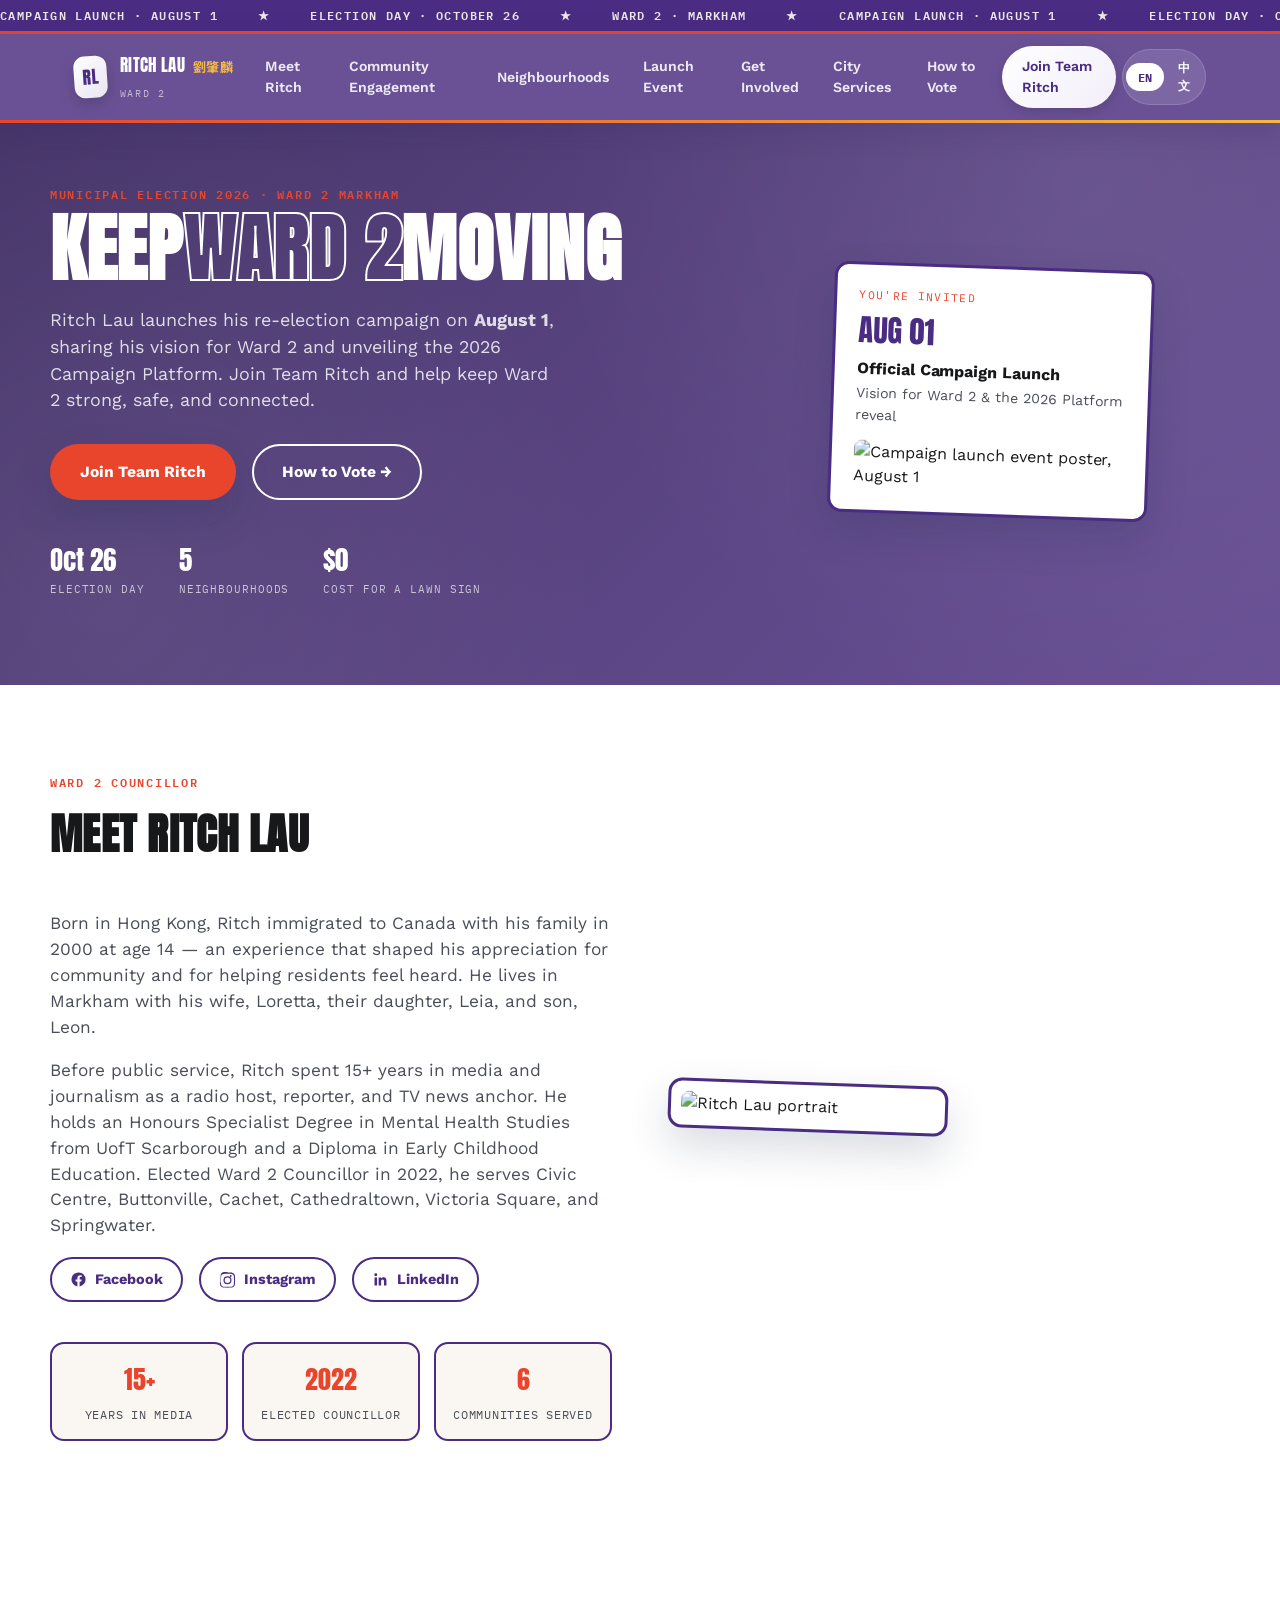
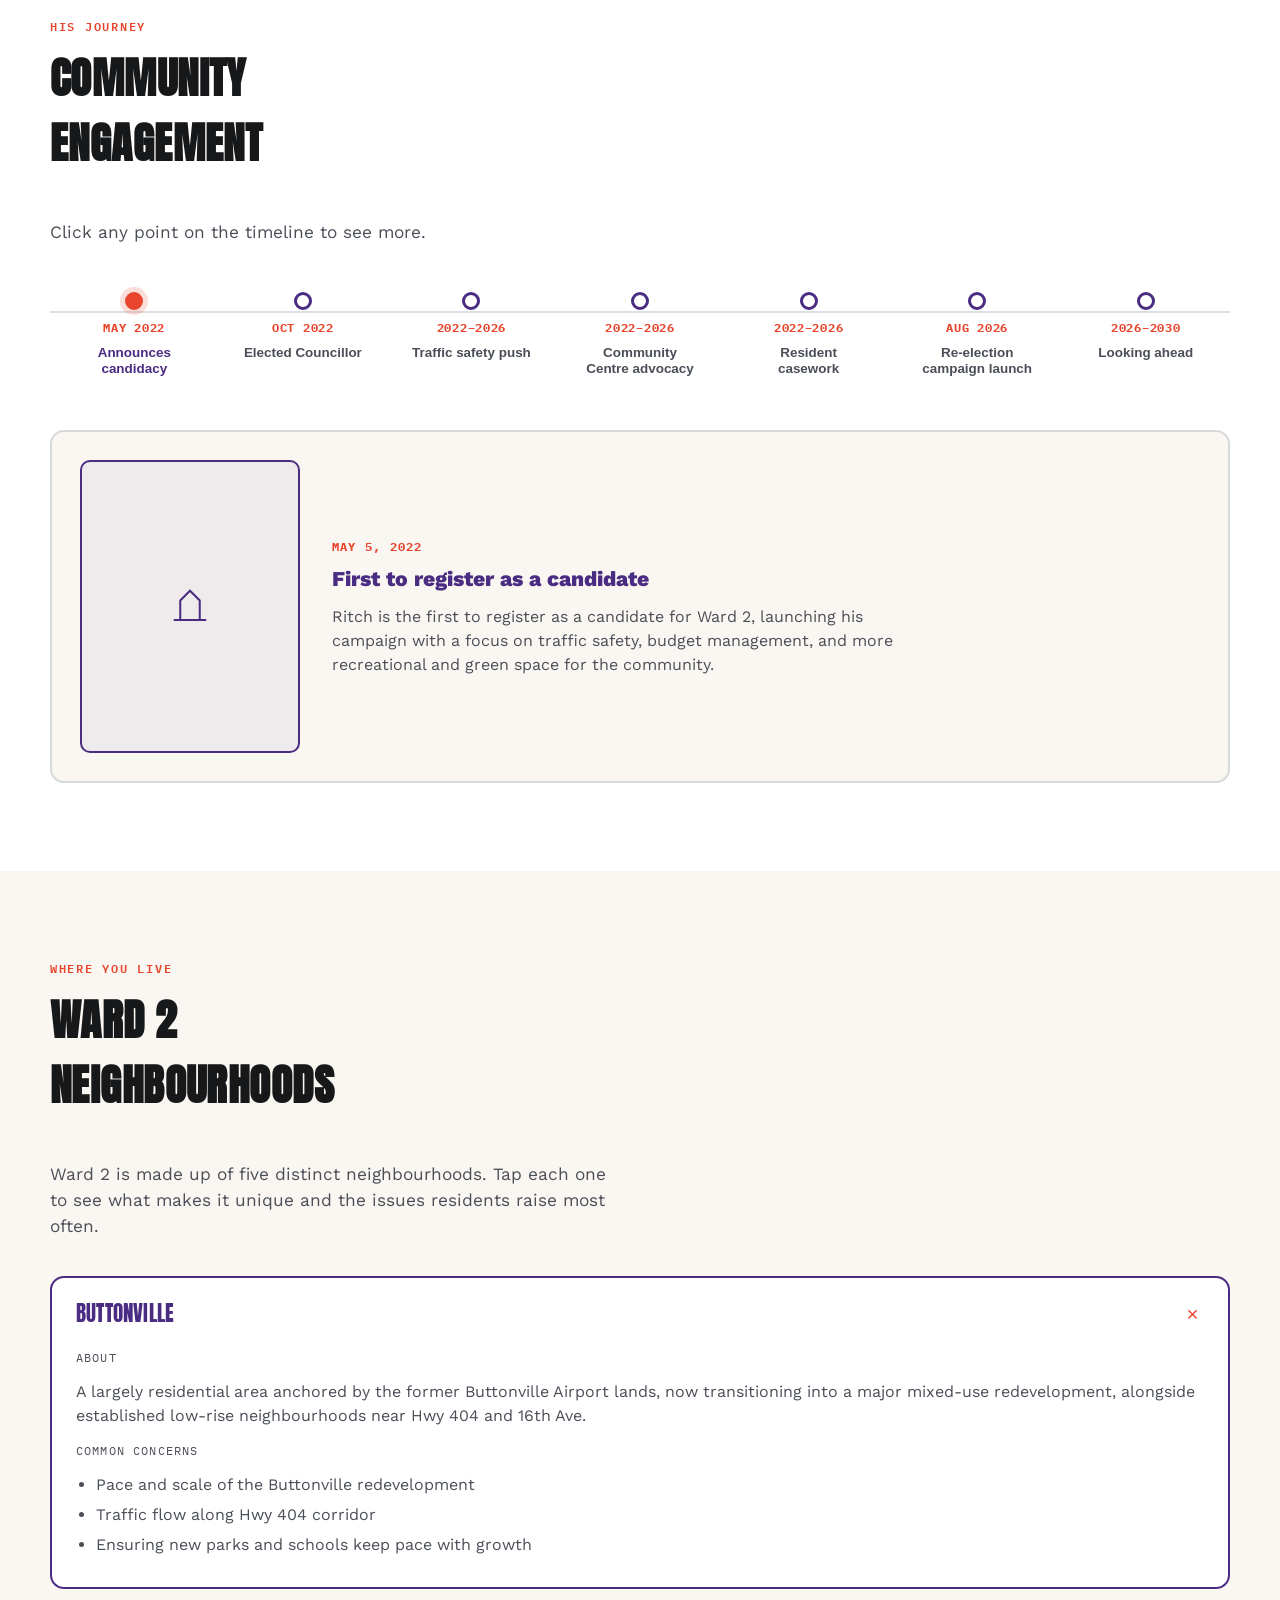
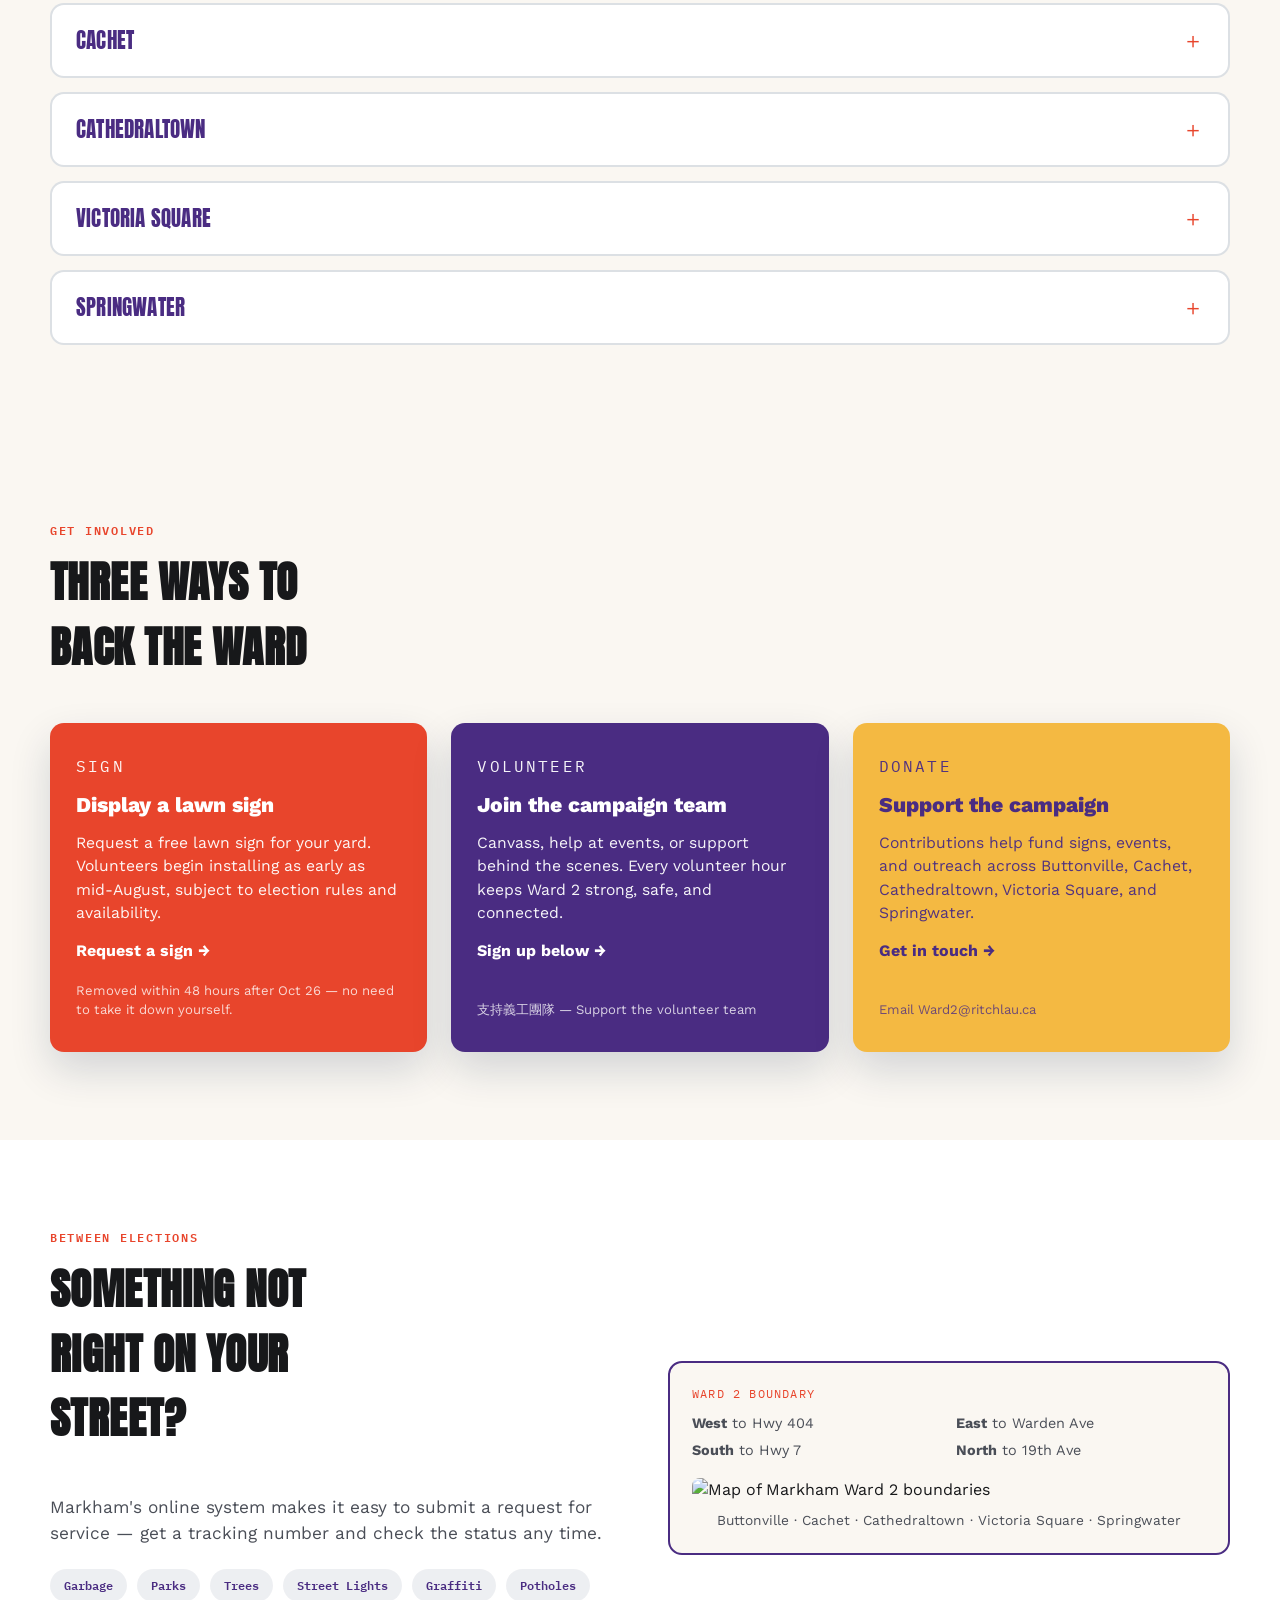
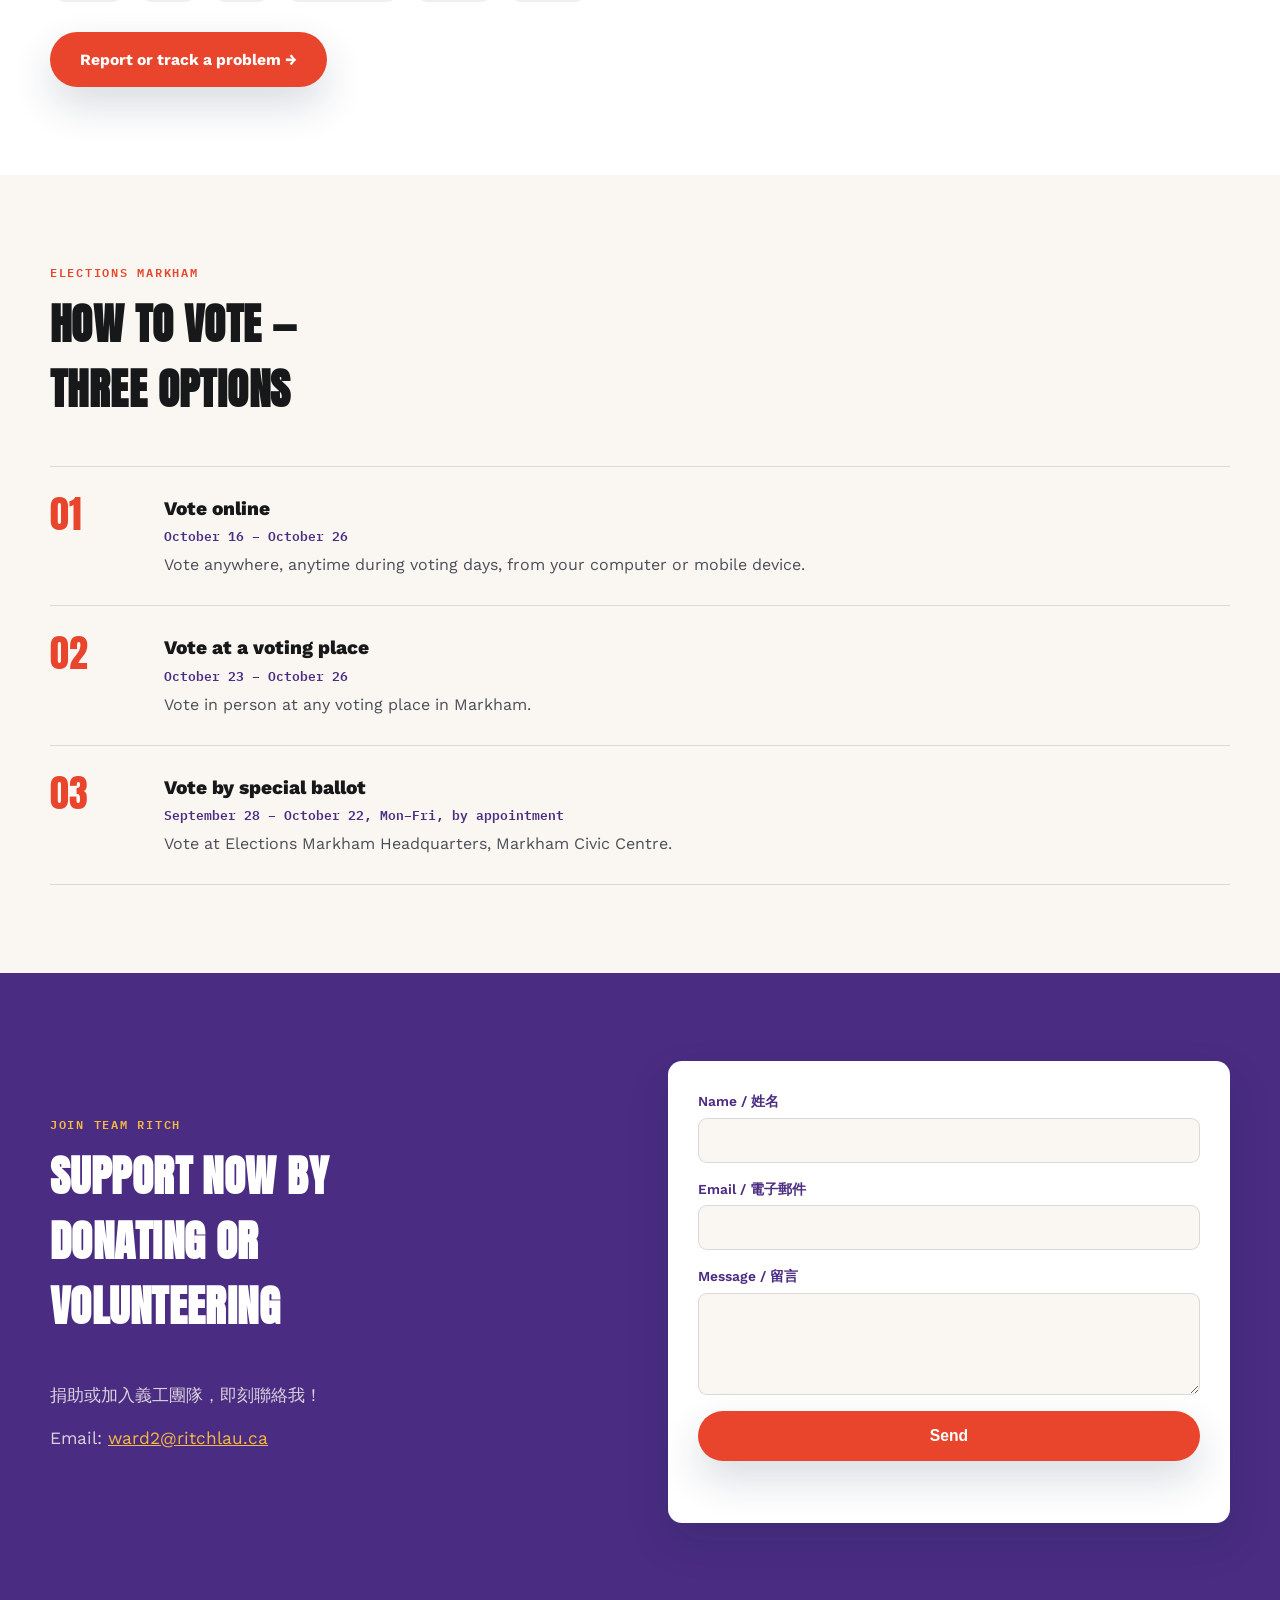
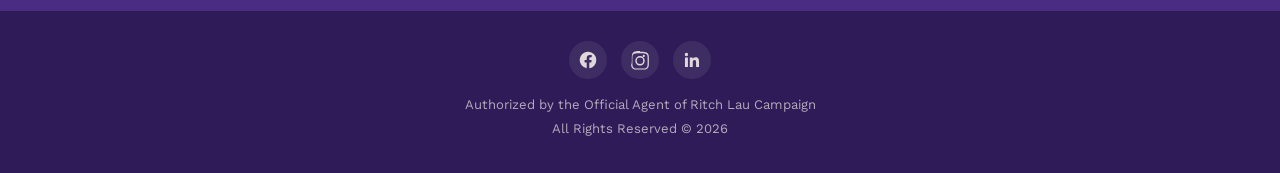
==== index.html @ 399ba1a9 "committ" ====
<!DOCTYPE html>
<html lang="en" id="htmlRoot">
<head>
<meta charset="UTF-8">
<meta name="viewport" content="width=device-width, initial-scale=1.0">
<title>Re-Elect Ritch Lau — Ward 2 Markham 2026</title>
<link rel="preconnect" href="https://fonts.googleapis.com">
<link href="https://fonts.googleapis.com/css2?family=Anton&family=Work+Sans:wght@400;500;600;700;800&family=IBM+Plex+Mono:wght@500;600&family=Noto+Sans+TC:wght@400;500;600;700;900&display=swap" rel="stylesheet">
<link rel="stylesheet" href="style.css">
</head>
<body data-lang="en">

<div class="ticker" aria-hidden="true">
  <div class="ticker__track">
    <span class="lang-en">CAMPAIGN LAUNCH · AUGUST 1</span><span class="lang-zh">競選啟動 · 8月1日</span>
    <span>★</span>
    <span class="lang-en">ELECTION DAY · OCTOBER 26</span><span class="lang-zh">選舉日 · 10月26日</span>
    <span>★</span>
    <span class="lang-en">WARD 2 · MARKHAM</span><span class="lang-zh">萬錦市 第二選區</span>
    <span>★</span>
    <span class="lang-en">CAMPAIGN LAUNCH · AUGUST 1</span><span class="lang-zh">競選啟動 · 8月1日</span>
    <span>★</span>
    <span class="lang-en">ELECTION DAY · OCTOBER 26</span><span class="lang-zh">選舉日 · 10月26日</span>
    <span>★</span>
    <span class="lang-en">WARD 2 · MARKHAM</span><span class="lang-zh">萬錦市 第二選區</span>
    <span>★</span>
  </div>
</div>

<header class="site-header">
  <div class="site-header__inner">
    <a class="brand" href="#top">
      <span class="brand__mark">RL</span>
      <span class="brand__text">RITCH LAU
        <em class="brand__zh-name">劉肇麟</em>
        <em class="lang-en">Ward 2</em><em class="lang-zh">第二選區</em>
      </span>
    </a>
    <nav class="nav" id="nav">
      <a href="#meet-ritch"><span class="lang-en">Meet Ritch</span><span class="lang-zh">認識劉肇麟</span></a>
      <a href="#timeline"><span class="lang-en">Community Engagement</span><span class="lang-zh">社區參與</span></a>
      <a href="#neighbourhoods"><span class="lang-en">Neighbourhoods</span><span class="lang-zh">社區</span></a>
      <a href="#launch"><span class="lang-en">Launch Event</span><span class="lang-zh">啟動活動</span></a>
      <a href="#involved"><span class="lang-en">Get Involved</span><span class="lang-zh">參與方式</span></a>
      <a href="#services"><span class="lang-en">City Services</span><span class="lang-zh">市府服務</span></a>
      <a href="#vote"><span class="lang-en">How to Vote</span><span class="lang-zh">投票方式</span></a>
      <a href="#contact" class="nav__cta"><span class="lang-en">Join Team Ritch</span><span class="lang-zh">加入義工團隊</span></a>
      <button class="lang-toggle" id="langToggle" type="button" aria-label="Switch language">
        <span class="lang-toggle__opt lang-toggle__opt--active" data-val="en">EN</span>
        <span class="lang-toggle__opt" data-val="zh">中文</span>
      </button>
    </nav>
    <button class="nav-toggle" id="navToggle" aria-label="Toggle menu" aria-expanded="false">
      <span></span><span></span><span></span>
    </button>
  </div>
</header>

<main id="top">

  <!-- HERO -->
  <section class="hero" id="launch">
    <div class="hero__bg" aria-hidden="true"></div>
    <div class="hero__inner">
      <div class="hero__copy">
        <p class="eyebrow"><span class="lang-en">Municipal Election 2026 · Ward 2 Markham</span><span class="lang-zh">2026年市政選舉 · 萬錦市第二選區</span></p>
        <h1 class="hero__title">
          <span class="lang-en"><span>KEEP</span><span class="stroke">WARD 2</span><span>MOVING</span></span>
          <span class="lang-zh"><span>攜手同心</span><span class="stroke">建設</span><span>第二選區</span></span>
        </h1>
        <p class="hero__lede">
          <span class="lang-en">Ritch Lau launches his re-election campaign on <strong>August&nbsp;1</strong>, sharing his vision
          for Ward 2 and unveiling the 2026 Campaign Platform. Join Team Ritch and help keep Ward 2
          strong, safe, and connected.</span>
          <span class="lang-zh">劉肇麟（Ritch Lau）將於<strong>8月1日</strong>正式啟動連任競選活動，分享他對第二選區的願景，並公布2026年競選政綱。歡迎加入義工團隊，共同守護一個強大、安全、緊密聯繫的第二選區。</span>
        </p>
        <div class="hero__actions">
          <a href="#contact" class="btn btn--primary"><span class="lang-en">Join Team Ritch</span><span class="lang-zh">加入義工團隊</span></a>
          <a href="#vote" class="btn btn--ghost btn--ghost-onhero"><span class="lang-en">How to Vote →</span><span class="lang-zh">投票方式 →</span></a>
        </div>
        <div class="hero__meta">
          <div><span class="hero__meta-num">Oct 26</span><span class="hero__meta-label"><span class="lang-en">Election Day</span><span class="lang-zh">選舉日</span></span></div>
          <div><span class="hero__meta-num">5</span><span class="hero__meta-label"><span class="lang-en">Neighbourhoods</span><span class="lang-zh">社區數目</span></span></div>
          <div><span class="hero__meta-num">$0</span><span class="hero__meta-label"><span class="lang-en">Cost for a lawn sign</span><span class="lang-zh">草坪標誌費用</span></span></div>
        </div>
      </div>
      <div class="hero__poster">
        <div class="sign-card">
          <p class="sign-card__eyebrow"><span class="lang-en">You're invited</span><span class="lang-zh">誠邀出席</span></p>
          <p class="sign-card__date"><span class="lang-en">AUG 01</span><span class="lang-zh">8月1日</span></p>
          <p class="sign-card__title"><span class="lang-en">Official Campaign Launch</span><span class="lang-zh">競選活動正式啟動</span></p>
          <p class="sign-card__sub"><span class="lang-en">Vision for Ward 2 &amp; the 2026 Platform reveal</span><span class="lang-zh">第二選區願景與2026年政綱發布</span></p>
          <img src="https://ritchlau.ca/wp-content/uploads/2026/07/0801_EventPoster-683x1024.webp" alt="Campaign launch event poster, August 1" loading="lazy">
        </div>
      </div>
    </div>
  </section>

  <!-- MEET RITCH -->
  <section class="section section--flip" id="meet-ritch">
    <div class="section__inner section__inner--split">
      <div class="split__text">
        <p class="eyebrow"><span class="lang-en">Ward 2 Councillor</span><span class="lang-zh">第二選區市議員</span></p>
        <h2 class="section__title"><span class="lang-en">Meet Ritch Lau</span><span class="lang-zh">認識劉肇麟</span></h2>
        <p class="body-lg">
          <span class="lang-en">Born in Hong Kong, Ritch immigrated to Canada with his family in 2000 at age 14 — an experience that shaped his appreciation for community and for helping residents feel heard. He lives in Markham with his wife, Loretta, their daughter, Leia, and son, Leon.</span>
          <span class="lang-zh">劉肇麟出生於香港，2000年在14歲時隨家人移民加拿大，這段經歷讓他深深體會社區的重要性，以及讓居民感到被聆聽的意義。他與太太Loretta、女兒Leia及兒子Leon一同居於萬錦市。</span>
        </p>
        <p class="body-lg">
          <span class="lang-en">Before public service, Ritch spent 15+ years in media and journalism as a radio host, reporter, and TV news anchor. He holds an Honours Specialist Degree in Mental Health Studies from UofT Scarborough and a Diploma in Early Childhood Education. Elected Ward 2 Councillor in 2022, he serves Civic Centre, Buttonville, Cachet, Cathedraltown, Victoria Square, and Springwater.</span>
          <span class="lang-zh">投身公共服務前，劉肇麟從事傳媒及新聞行業超過15年，曾任電台主持、記者及電視新聞主播。他持有多倫多大學士嘉堡分校精神健康研究榮譽學位，以及幼兒教育文憑。他於2022年當選第二選區市議員，服務Civic Centre、Buttonville、Cachet、Cathedraltown、Victoria Square及Springwater各社區。</span>
        </p>
        <div class="hero__actions" style="margin-top:8px;">
          <a href="https://www.facebook.com/ritchlau/" target="_blank" rel="noopener" class="social-pill" aria-label="Facebook">
            <svg viewBox="0 0 24 24" width="17" height="17" fill="currentColor"><path d="M22 12a10 10 0 1 0-11.56 9.88v-6.99H7.9V12h2.54V9.8c0-2.5 1.49-3.89 3.78-3.89 1.1 0 2.24.2 2.24.2v2.46h-1.26c-1.24 0-1.63.77-1.63 1.56V12h2.78l-.44 2.89h-2.34v6.99A10 10 0 0 0 22 12Z"/></svg>
            Facebook
          </a>
          <a href="https://www.instagram.com/ritchlau/" target="_blank" rel="noopener" class="social-pill" aria-label="Instagram">
            <svg viewBox="0 0 24 24" width="17" height="17" fill="currentColor"><path d="M12 2.2c3.2 0 3.58.01 4.85.07 1.17.05 1.97.24 2.43.4a4.9 4.9 0 0 1 1.77 1.15 4.9 4.9 0 0 1 1.15 1.77c.16.46.35 1.26.4 2.43.06 1.27.07 1.65.07 4.85s-.01 3.58-.07 4.85c-.05 1.17-.24 1.97-.4 2.43a4.9 4.9 0 0 1-1.15 1.77 4.9 4.9 0 0 1-1.77 1.15c-.46.16-1.26.35-2.43.4-1.27.06-1.65.07-4.85.07s-3.58-.01-4.85-.07c-1.17-.05-1.97-.24-2.43-.4a4.9 4.9 0 0 1-1.77-1.15 4.9 4.9 0 0 1-1.15-1.77c-.16-.46-.35-1.26-.4-2.43C2.21 15.58 2.2 15.2 2.2 12s.01-3.58.07-4.85c.05-1.17.24-1.97.4-2.43a4.9 4.9 0 0 1 1.15-1.77A4.9 4.9 0 0 1 5.59 1.8c.46-.16 1.26-.35 2.43-.4C9.29 1.34 9.67 1.33 12 1.33Zm0 1.8c-3.15 0-3.5.01-4.73.07-1.03.05-1.6.22-1.97.36-.5.19-.85.42-1.22.79-.37.37-.6.72-.79 1.22-.14.37-.31.94-.36 1.97-.06 1.23-.07 1.58-.07 4.73s.01 3.5.07 4.73c.05 1.03.22 1.6.36 1.97.19.5.42.85.79 1.22.37.37.72.6 1.22.79.37.14.94.31 1.97.36 1.23.06 1.58.07 4.73.07s3.5-.01 4.73-.07c1.03-.05 1.6-.22 1.97-.36.5-.19.85-.42 1.22-.79.37-.37.6-.72.79-1.22.14-.37.31-.94.36-1.97.06-1.23.07-1.58.07-4.73s-.01-3.5-.07-4.73c-.05-1.03-.22-1.6-.36-1.97a3.1 3.1 0 0 0-.79-1.22 3.1 3.1 0 0 0-1.22-.79c-.37-.14-.94-.31-1.97-.36-1.23-.06-1.58-.07-4.73-.07Zm0 3.32a5.68 5.68 0 1 1 0 11.36 5.68 5.68 0 0 1 0-11.36Zm0 1.8a3.88 3.88 0 1 0 0 7.76 3.88 3.88 0 0 0 0-7.76Zm5.9-1.98a1.33 1.33 0 1 1-2.66 0 1.33 1.33 0 0 1 2.66 0Z"/></svg>
            Instagram
          </a>
          <a href="https://ca.linkedin.com/in/ritchlau" target="_blank" rel="noopener" class="social-pill" aria-label="LinkedIn">
            <svg viewBox="0 0 24 24" width="17" height="17" fill="currentColor"><path d="M20.45 20.45h-3.55v-5.57c0-1.33-.02-3.03-1.85-3.03-1.86 0-2.15 1.45-2.15 2.94v5.66H9.35V9h3.41v1.56h.05c.47-.9 1.63-1.85 3.36-1.85 3.59 0 4.25 2.37 4.25 5.44v6.3ZM5.34 7.43a2.06 2.06 0 1 1 0-4.12 2.06 2.06 0 0 1 0 4.12ZM7.12 20.45H3.56V9h3.56v11.45Z"/></svg>
            LinkedIn
          </a>
        </div>
        <div class="fact-row fact-row--inline">
          <div class="fact-card">
            <p class="fact-card__num">15+</p>
            <p class="fact-card__label"><span class="lang-en">Years in media</span><span class="lang-zh">傳媒年資</span></p>
          </div>
          <div class="fact-card">
            <p class="fact-card__num">2022</p>
            <p class="fact-card__label"><span class="lang-en">Elected Councillor</span><span class="lang-zh">當選市議員</span></p>
          </div>
          <div class="fact-card">
            <p class="fact-card__num">6</p>
            <p class="fact-card__label"><span class="lang-en">Communities served</span><span class="lang-zh">服務社區</span></p>
          </div>
        </div>
      </div>
      <div class="split__map">
        <div class="sign-card sign-card--portrait">
          <img src="https://ritchlau.ca/wp-content/uploads/2026/05/HZ8_0651_edited-768x1152.webp" alt="Ritch Lau portrait" loading="lazy">
        </div>
      </div>
    </div>
  </section>

  <!-- TIMELINE -->
  <section class="section section--flip" id="timeline">
    <div class="section__inner">
      <p class="eyebrow"><span class="lang-en">His journey</span><span class="lang-zh">他的歷程</span></p>
      <h2 class="section__title"><span class="lang-en">Community Engagement</span><span class="lang-zh">社區參與</span></h2>
      <p class="body-lg" style="margin-bottom:8px;">
        <span class="lang-en">Click any point on the timeline to see more.</span>
        <span class="lang-zh">點擊時間線上任何一點，查看詳情。</span>
      </p>

      <div class="hz-timeline" id="hzTimeline">
        <div class="hz-timeline__track">
          <div class="hz-timeline__line"></div>

          <button class="hz-node hz-node--active" data-target="tl-0" aria-expanded="true">
            <span class="hz-node__dot"></span>
            <span class="hz-node__year">May 2022</span>
            <span class="hz-node__label"><span class="lang-en">Announces candidacy</span><span class="lang-zh">宣布參選</span></span>
          </button>

          <button class="hz-node" data-target="tl-1" aria-expanded="false">
            <span class="hz-node__dot"></span>
            <span class="hz-node__year">Oct 2022</span>
            <span class="hz-node__label"><span class="lang-en">Elected Councillor</span><span class="lang-zh">當選市議員</span></span>
          </button>

          <button class="hz-node" data-target="tl-2" aria-expanded="false">
            <span class="hz-node__dot"></span>
            <span class="hz-node__year">2022–2026</span>
            <span class="hz-node__label"><span class="lang-en">Traffic safety push</span><span class="lang-zh">爭取交通安全</span></span>
          </button>

          <button class="hz-node" data-target="tl-3" aria-expanded="false">
            <span class="hz-node__dot"></span>
            <span class="hz-node__year">2022–2026</span>
            <span class="hz-node__label"><span class="lang-en">Community Centre advocacy</span><span class="lang-zh">爭取興建社區中心</span></span>
          </button>

          <button class="hz-node" data-target="tl-4" aria-expanded="false">
            <span class="hz-node__dot"></span>
            <span class="hz-node__year">2022–2026</span>
            <span class="hz-node__label"><span class="lang-en">Resident casework</span><span class="lang-zh">為居民跟進個案</span></span>
          </button>

          <button class="hz-node" data-target="tl-5" aria-expanded="false">
            <span class="hz-node__dot"></span>
            <span class="hz-node__year">Aug 2026</span>
            <span class="hz-node__label"><span class="lang-en">Re-election campaign launch</span><span class="lang-zh">連任競選啟動</span></span>
          </button>

          <button class="hz-node" data-target="tl-6" aria-expanded="false">
            <span class="hz-node__dot"></span>
            <span class="hz-node__year">2026–2030</span>
            <span class="hz-node__label"><span class="lang-en">Looking ahead</span><span class="lang-zh">展望未來</span></span>
          </button>
        </div>
      </div>

      <div class="hz-panels" id="hzPanels">

        <article class="hz-panel hz-panel--active" id="tl-0">
          <div class="hz-panel__media hz-panel__media--icon">
            <svg viewBox="0 0 64 64" width="52" height="52" fill="none" stroke="currentColor" stroke-width="2.5"><path d="M12 48 L52 48 M20 48 L20 24 L32 12 L44 24 L44 48"/></svg>
          </div>
          <div class="hz-panel__text">
            <p class="hz-panel__eyebrow">May 5, 2022</p>
            <h3><span class="lang-en">First to register as a candidate</span><span class="lang-zh">首位登記參選人</span></h3>
            <p><span class="lang-en">Ritch is the first to register as a candidate for Ward 2, launching his campaign with a focus on traffic safety, budget management, and more recreational and green space for the community.</span><span class="lang-zh">劉肇麟成為第二選區首位登記參選人，競選重點包括交通安全、財政管理，以及增加社區康樂及綠化空間。</span></p>
          </div>
        </article>

        <article class="hz-panel" id="tl-1">
          <div class="hz-panel__media">
            <img src="https://ritchlau.ca/wp-content/uploads/2026/05/HZ8_0651_edited-768x1152.webp" alt="Ritch Lau portrait" loading="lazy">
          </div>
          <div class="hz-panel__text">
            <p class="hz-panel__eyebrow"><span class="lang-en">October 2022</span><span class="lang-zh">2022年10月</span></p>
            <h3><span class="lang-en">Elected Ward 2 Councillor</span><span class="lang-zh">當選第二選區市議員</span></h3>
            <p><span class="lang-en">Wins the 2022 Municipal Election with 3,012 votes, becoming Councillor for Ward 2 and beginning direct constituent work across Civic Centre, Buttonville, Cachet, Cathedraltown, Victoria Square, and Springwater.</span><span class="lang-zh">在2022年市政選舉中以3,012票當選，成為第二選區市議員，開始為Civic Centre、Buttonville、Cachet、Cathedraltown、Victoria Square及Springwater的居民直接服務。</span></p>
          </div>
        </article>

        <article class="hz-panel" id="tl-2">
          <div class="hz-panel__media hz-panel__media--icon">
            <svg viewBox="0 0 64 64" width="52" height="52" fill="none" stroke="currentColor" stroke-width="2.5"><circle cx="32" cy="32" r="22"/><path d="M32 20 L32 32 L42 38"/></svg>
          </div>
          <div class="hz-panel__text">
            <p class="hz-panel__eyebrow"><span class="lang-en">First Term, 2022–2026</span><span class="lang-zh">首個任期，2022至2026年</span></p>
            <h3><span class="lang-en">Working on traffic safety</span><span class="lang-zh">推動交通安全</span></h3>
            <p><span class="lang-en">As a young father himself, Ritch made speeding and neighbourhood traffic safety a priority, working with community groups and York Regional Police to make Ward 2 streets safer for families.</span><span class="lang-zh">身為年輕父親，劉肇麟將超速及社區交通安全列為首要工作，與社區組織及約克區警察合作，致力令第二選區的街道對家庭更安全。</span></p>
          </div>
        </article>

        <article class="hz-panel" id="tl-3">
          <div class="hz-panel__media">
            <img src="https://ritchlau.ca/wp-content/uploads/2026/07/Ward2Map-768x960.webp" alt="Ward 2 map" loading="lazy">
          </div>
          <div class="hz-panel__text">
            <p class="hz-panel__eyebrow"><span class="lang-en">First Term, 2022–2026</span><span class="lang-zh">首個任期，2022至2026年</span></p>
            <h3><span class="lang-en">Pushing for a Ward 2 Community Centre</span><span class="lang-zh">爭取興建第二選區社區中心</span></h3>
            <p><span class="lang-en">Ritch has raised the question of why Ward 2 has never had its own community centre, and has advocated for a new multi-purpose facility to serve residents directly and ease pressure on Ward 6's Angus Glen Community Centre.</span><span class="lang-zh">劉肇麟一直質疑為何第二選區從未擁有自己的社區中心，並爭取興建新的多用途設施，直接服務區內居民，同時紓緩Angus Glen社區中心（第六選區）的使用壓力。</span></p>
          </div>
        </article>

        <article class="hz-panel" id="tl-4">
          <div class="hz-panel__media hz-panel__media--icon">
            <svg viewBox="0 0 64 64" width="52" height="52" fill="none" stroke="currentColor" stroke-width="2.5"><path d="M10 20 L54 20 L54 44 L26 44 L14 54 L16 44 L10 44 Z"/></svg>
          </div>
          <div class="hz-panel__text">
            <p class="hz-panel__eyebrow"><span class="lang-en">First Term, 2022–2026</span><span class="lang-zh">首個任期，2022至2026年</span></p>
            <h3><span class="lang-en">Direct resident casework</span><span class="lang-zh">直接為居民跟進個案</span></h3>
            <p><span class="lang-en">Ritch personally responds to residents through emails, phone calls, WhatsApp, and neighbourhood group chats — helping with traffic safety, tree maintenance, parks, roads, by-law concerns, and construction impacts, and connecting cases with the right City staff.</span><span class="lang-zh">劉肇麟親自透過電郵、電話、WhatsApp及社區群組回應居民，協助處理交通安全、樹木維護、公園、道路、法規事宜及工程影響等問題，並將個案轉介予相關市府部門跟進。</span></p>
          </div>
        </article>

        <article class="hz-panel" id="tl-5">
          <div class="hz-panel__media">
            <img src="https://ritchlau.ca/wp-content/uploads/2026/07/0801_EventPoster-683x1024.webp" alt="Campaign launch poster" loading="lazy">
          </div>
          <div class="hz-panel__text">
            <p class="hz-panel__eyebrow">Aug 1, 2026</p>
            <h3><span class="lang-en">Re-election campaign launch</span><span class="lang-zh">連任競選啟動</span></h3>
            <p><span class="lang-en">Officially launches his re-election campaign, sharing his vision for Ward 2 and unveiling the 2026 Campaign Platform.</span><span class="lang-zh">正式啟動連任競選活動，分享他對第二選區的願景，並公布2026年競選政綱。</span></p>
          </div>
        </article>

        <article class="hz-panel" id="tl-6">
          <div class="hz-panel__media hz-panel__media--icon">
            <svg viewBox="0 0 64 64" width="52" height="52" fill="none" stroke="currentColor" stroke-width="2.5"><path d="M32 8 L38 24 L56 24 L42 34 L48 52 L32 42 L16 52 L22 34 L8 24 L26 24 Z"/></svg>
          </div>
          <div class="hz-panel__text">
            <p class="hz-panel__eyebrow"><span class="lang-en">2026–2030</span><span class="lang-zh">2026至2030年</span></p>
            <h3><span class="lang-en">Looking ahead to a second term</span><span class="lang-zh">展望第二個任期</span></h3>
            <p><span class="lang-en">If re-elected, Ritch aims to build on his first-term work — continuing to push for a Ward 2 Community Centre, further traffic-safety improvements, and staying accessible and responsive to residents.</span><span class="lang-zh">若成功連任，劉肇麟期望延續首個任期的工作 — 繼續爭取興建第二選區社區中心、推動交通安全改善，並持續與居民保持緊密聯繫。</span></p>
          </div>
        </article>

      </div>
    </div>
  </section>

  <!-- WARD 2 NEIGHBOURHOODS -->
  <section class="section" id="neighbourhoods">
    <div class="section__inner">
      <p class="eyebrow"><span class="lang-en">Where you live</span><span class="lang-zh">您的社區</span></p>
      <h2 class="section__title"><span class="lang-en">Ward 2 Neighbourhoods</span><span class="lang-zh">第二選區社區</span></h2>
      <p class="body-lg" style="margin-bottom:36px;">
        <span class="lang-en">Ward 2 is made up of five distinct neighbourhoods. Tap each one to see what makes it unique and the issues residents raise most often.</span>
        <span class="lang-zh">第二選區由五個各具特色的社區組成。點擊各社區，了解其特色以及居民最常反映的議題。</span>
      </p>

      <div class="hood-grid" id="hoodGrid">

        <article class="hood-card is-open" data-hood="buttonville">
          <button class="hood-card__head" type="button" aria-expanded="true">
            <span class="hood-card__name"><span class="lang-en">Buttonville</span><span class="lang-zh">畢頓維爾</span></span>
            <span class="hood-card__chevron">＋</span>
          </button>
          <div class="hood-card__body">
            <p class="hood-card__label"><span class="lang-en">About</span><span class="lang-zh">關於社區</span></p>
            <p><span class="lang-en">A largely residential area anchored by the former Buttonville Airport lands, now transitioning into a major mixed-use redevelopment, alongside established low-rise neighbourhoods near Hwy 404 and 16th Ave.</span><span class="lang-zh">以前畢頓維爾機場用地為中心的住宅區，現正轉型為大型綜合發展項目，鄰近404號公路及16 Ave亦有成熟的低層住宅社區。</span></p>
            <p class="hood-card__label"><span class="lang-en">Common concerns</span><span class="lang-zh">常見關注議題</span></p>
            <ul>
              <li><span class="lang-en">Pace and scale of the Buttonville redevelopment</span><span class="lang-zh">畢頓維爾重建項目的速度與規模</span></li>
              <li><span class="lang-en">Traffic flow along Hwy 404 corridor</span><span class="lang-zh">404號公路沿線的交通流量</span></li>
              <li><span class="lang-en">Ensuring new parks and schools keep pace with growth</span><span class="lang-zh">新公園及學校設施能否跟上發展步伐</span></li>
            </ul>
          </div>
        </article>

        <article class="hood-card" data-hood="cachet">
          <button class="hood-card__head" type="button" aria-expanded="false">
            <span class="hood-card__name"><span class="lang-en">Cachet</span><span class="lang-zh">卡切特</span></span>
            <span class="hood-card__chevron">＋</span>
          </button>
          <div class="hood-card__body">
            <p class="hood-card__label"><span class="lang-en">About</span><span class="lang-zh">關於社區</span></p>
            <p><span class="lang-en">An established, family-oriented community of mostly detached homes, known for mature tree cover, community parks, and proximity to top-ranked schools.</span><span class="lang-zh">成熟的家庭社區，以獨立屋為主，樹木林蔭茂密，設有社區公園，並鄰近多所優質學校。</span></p>
            <p class="hood-card__label"><span class="lang-en">Common concerns</span><span class="lang-zh">常見關注議題</span></p>
            <ul>
              <li><span class="lang-en">Protecting mature trees during construction nearby</span><span class="lang-zh">附近工程期間保護成熟樹木</span></li>
              <li><span class="lang-en">School capacity and safe walking routes</span><span class="lang-zh">學校學額及安全步行路線</span></li>
              <li><span class="lang-en">Speeding and traffic calming on residential streets</span><span class="lang-zh">住宅街道超速問題及減速措施</span></li>
            </ul>
          </div>
        </article>

        <article class="hood-card" data-hood="cathedraltown">
          <button class="hood-card__head" type="button" aria-expanded="false">
            <span class="hood-card__name"><span class="lang-en">Cathedraltown</span><span class="lang-zh">天主教堂鎮</span></span>
            <span class="hood-card__chevron">＋</span>
          </button>
          <div class="hood-card__body">
            <p class="hood-card__label"><span class="lang-en">About</span><span class="lang-zh">關於社區</span></p>
            <p><span class="lang-en">A newer master-planned community centred on the Cathedral of the Transfiguration, with a mix of housing types, the Angus Glen North golf lands nearby, and newer parks and trails.</span><span class="lang-zh">以主易聖容主教座堂為中心的新規劃社區，設有多種房屋類型，鄰近Angus Glen North高爾夫球場用地，並設有較新的公園及步道。</span></p>
            <p class="hood-card__label"><span class="lang-en">Common concerns</span><span class="lang-zh">常見關注議題</span></p>
            <ul>
              <li><span class="lang-en">Completion of promised parks and trail connections</span><span class="lang-zh">承諾興建的公園及步道連接工程進度</span></li>
              <li><span class="lang-en">Stormwater and drainage management</span><span class="lang-zh">雨水及排水系統管理</span></li>
              <li><span class="lang-en">Transit access for a newer community</span><span class="lang-zh">新社區的公共交通接駁</span></li>
            </ul>
          </div>
        </article>

        <article class="hood-card" data-hood="victoria-square">
          <button class="hood-card__head" type="button" aria-expanded="false">
            <span class="hood-card__name"><span class="lang-en">Victoria Square</span><span class="lang-zh">維多利亞廣場</span></span>
            <span class="hood-card__chevron">＋</span>
          </button>
          <div class="hood-card__body">
            <p class="hood-card__label"><span class="lang-en">About</span><span class="lang-zh">關於社區</span></p>
            <p><span class="lang-en">One of Markham's older hamlets, retaining a small-town, semi-rural character even as newer subdivisions grow up around it near Kennedy Rd and Elgin Mills.</span><span class="lang-zh">萬錦市其中一個歷史悠久的小鎮，即使Kennedy Rd及Elgin Mills一帶新社區不斷發展，仍保留小鎮及半鄉郊的特色。</span></p>
            <p class="hood-card__label"><span class="lang-en">Common concerns</span><span class="lang-zh">常見關注議題</span></p>
            <ul>
              <li><span class="lang-en">Preserving heritage character amid new development</span><span class="lang-zh">在新發展中保留歷史特色</span></li>
              <li><span class="lang-en">Road capacity as surrounding areas intensify</span><span class="lang-zh">周邊地區發展加密下的道路承載力</span></li>
              <li><span class="lang-en">Sidewalk and cycling connections to newer subdivisions</span><span class="lang-zh">連接新社區的行人道及單車徑</span></li>
            </ul>
          </div>
        </article>

        <article class="hood-card" data-hood="springwater">
          <button class="hood-card__head" type="button" aria-expanded="false">
            <span class="hood-card__name"><span class="lang-en">Springwater</span><span class="lang-zh">泉水社區</span></span>
            <span class="hood-card__chevron">＋</span>
          </button>
          <div class="hood-card__body">
            <p class="hood-card__label"><span class="lang-en">About</span><span class="lang-zh">關於社區</span></p>
            <p><span class="lang-en">A quieter residential pocket near Warden Ave and 19th Ave, bordering Ward 2's northern edge, valued for its parks and lower-density streets.</span><span class="lang-zh">位於Warden Ave及19 Ave附近的寧靜住宅區，緊鄰第二選區北面邊界，以公園及低密度街道見稱。</span></p>
            <p class="hood-card__label"><span class="lang-en">Common concerns</span><span class="lang-zh">常見關注議題</span></p>
            <ul>
              <li><span class="lang-en">Maintenance of local parks and green space</span><span class="lang-zh">社區公園及綠化空間的維護</span></li>
              <li><span class="lang-en">Cut-through traffic from neighbouring wards</span><span class="lang-zh">鄰近選區車輛穿梭造成的交通問題</span></li>
              <li><span class="lang-en">Street lighting and winter road maintenance</span><span class="lang-zh">路燈及冬季道路維修</span></li>
            </ul>
          </div>
        </article>

      </div>
    </div>
  </section>

  <!-- GET INVOLVED -->
  <section class="section" id="involved">
    <div class="section__inner">
      <p class="eyebrow"><span class="lang-en">Get involved</span><span class="lang-zh">參與方式</span></p>
      <h2 class="section__title"><span class="lang-en">Three ways to back the ward</span><span class="lang-zh">三種支持方式</span></h2>
      <div class="involve-grid">
        <article class="involve-card involve-card--red">
          <p class="involve-card__index"><span class="lang-en">Sign</span><span class="lang-zh">標誌</span></p>
          <h3><span class="lang-en">Display a lawn sign</span><span class="lang-zh">擺放草坪標誌</span></h3>
          <p><span class="lang-en">Request a free lawn sign for your yard. Volunteers begin installing as early as mid-August, subject to election rules and availability.</span><span class="lang-zh">免費申請草坪標誌。義工最早將於8月中開始安裝，視乎選舉規則及供應情況而定。</span></p>
          <a class="text-link" href="https://forms.gle/s9P6NJmXpC2NQHho8" target="_blank" rel="noopener"><span class="lang-en">Request a sign →</span><span class="lang-zh">申請標誌 →</span></a>
          <p class="involve-card__fine"><span class="lang-en">Removed within 48 hours after Oct 26 — no need to take it down yourself.</span><span class="lang-zh">10月26日後48小時內由義工移除，無需自行拆除。</span></p>
        </article>
        <article class="involve-card involve-card--navy">
          <p class="involve-card__index"><span class="lang-en">Volunteer</span><span class="lang-zh">義工</span></p>
          <h3><span class="lang-en">Join the campaign team</span><span class="lang-zh">加入競選團隊</span></h3>
          <p><span class="lang-en">Canvass, help at events, or support behind the scenes. Every volunteer hour keeps Ward 2 strong, safe, and connected.</span><span class="lang-zh">協助拉票、活動支援或幕後工作。每一分鐘的義工時間，都讓第二選區更強大、更安全、更緊密。</span></p>
          <a class="text-link" href="#contact"><span class="lang-en">Sign up below →</span><span class="lang-zh">請於下方報名 →</span></a>
          <p class="involve-card__fine">支持義工團隊 — <span class="lang-en">Support the volunteer team</span><span class="lang-zh">支持義工團隊</span></p>
        </article>
        <article class="involve-card involve-card--gold">
          <p class="involve-card__index"><span class="lang-en">Donate</span><span class="lang-zh">捐款</span></p>
          <h3><span class="lang-en">Support the campaign</span><span class="lang-zh">支持競選活動</span></h3>
          <p><span class="lang-en">Contributions help fund signs, events, and outreach across Buttonville, Cachet, Cathedraltown, Victoria Square, and Springwater.</span><span class="lang-zh">您的捐款將用於標誌製作、活動舉辦及社區聯繫，涵蓋 Buttonville、Cachet、Cathedraltown、Victoria Square 及 Springwater 各社區。</span></p>
          <a class="text-link" href="#contact"><span class="lang-en">Get in touch →</span><span class="lang-zh">聯絡我們 →</span></a>
          <p class="involve-card__fine"><span class="lang-en">Email Ward2@ritchlau.ca</span><span class="lang-zh">電郵：Ward2@ritchlau.ca</span></p>
        </article>
      </div>
    </div>
  </section>

  <!-- SERVICES -->
  <section class="section section--flip" id="services">
    <div class="section__inner section__inner--split">
      <div class="split__text">
        <p class="eyebrow"><span class="lang-en">Between elections</span><span class="lang-zh">日常市政服務</span></p>
        <h2 class="section__title"><span class="lang-en">Something not right on your street?</span><span class="lang-zh">街道上有問題嗎？</span></h2>
        <p class="body-lg"><span class="lang-en">Markham's online system makes it easy to submit a request for service — get a tracking number and check the status any time.</span><span class="lang-zh">萬錦市的網上系統讓您輕鬆提交服務申請，並獲得追蹤編號，隨時查詢處理進度。</span></p>
        <div class="chip-row">
          <span class="chip"><span class="lang-en">Garbage</span><span class="lang-zh">垃圾</span></span>
          <span class="chip"><span class="lang-en">Parks</span><span class="lang-zh">公園</span></span>
          <span class="chip"><span class="lang-en">Trees</span><span class="lang-zh">樹木</span></span>
          <span class="chip"><span class="lang-en">Street Lights</span><span class="lang-zh">路燈</span></span>
          <span class="chip"><span class="lang-en">Graffiti</span><span class="lang-zh">塗鴉</span></span>
          <span class="chip"><span class="lang-en">Potholes</span><span class="lang-zh">路面坑洞</span></span>
        </div>
        <a class="btn btn--primary" href="https://www.markham.ca/services/report-a-problem" target="_blank" rel="noopener"><span class="lang-en">Report or track a problem →</span><span class="lang-zh">提交或追蹤申請 →</span></a>
      </div>
      <div class="split__map">
        <div class="map-card">
          <p class="map-card__label"><span class="lang-en">Ward 2 Boundary</span><span class="lang-zh">第二選區範圍</span></p>
          <ul class="map-card__bounds">
            <li><strong><span class="lang-en">West</span><span class="lang-zh">西</span></strong> <span class="lang-en">to Hwy 404</span><span class="lang-zh">至404號公路</span></li>
            <li><strong><span class="lang-en">East</span><span class="lang-zh">東</span></strong> <span class="lang-en">to Warden Ave</span><span class="lang-zh">至 Warden Ave</span></li>
            <li><strong><span class="lang-en">South</span><span class="lang-zh">南</span></strong> <span class="lang-en">to Hwy 7</span><span class="lang-zh">至7號公路</span></li>
            <li><strong><span class="lang-en">North</span><span class="lang-zh">北</span></strong> <span class="lang-en">to 19th Ave</span><span class="lang-zh">至19 Ave</span></li>
          </ul>
          <img src="https://ritchlau.ca/wp-content/uploads/2026/07/Ward2Map-768x960.webp" alt="Map of Markham Ward 2 boundaries" loading="lazy">
          <p class="map-card__hoods">Buttonville · Cachet · Cathedraltown · Victoria Square · Springwater</p>
        </div>
      </div>
    </div>
  </section>

  <!-- HOW TO VOTE -->
  <section class="section" id="vote">
    <div class="section__inner">
      <p class="eyebrow"><span class="lang-en">Elections Markham</span><span class="lang-zh">萬錦市選舉事務處</span></p>
      <h2 class="section__title"><span class="lang-en">How to vote — three options</span><span class="lang-zh">投票方式 — 三種選擇</span></h2>
      <ol class="vote-steps">
        <li class="vote-step">
          <span class="vote-step__num">01</span>
          <div>
            <h3><span class="lang-en">Vote online</span><span class="lang-zh">網上投票</span></h3>
            <p class="vote-step__dates"><span class="lang-en">October 16 – October 26</span><span class="lang-zh">10月16日至10月26日</span></p>
            <p><span class="lang-en">Vote anywhere, anytime during voting days, from your computer or mobile device.</span><span class="lang-zh">投票期間，隨時隨地使用電腦或手機投票。</span></p>
          </div>
        </li>
        <li class="vote-step">
          <span class="vote-step__num">02</span>
          <div>
            <h3><span class="lang-en">Vote at a voting place</span><span class="lang-zh">親臨投票站投票</span></h3>
            <p class="vote-step__dates"><span class="lang-en">October 23 – October 26</span><span class="lang-zh">10月23日至10月26日</span></p>
            <p><span class="lang-en">Vote in person at any voting place in Markham.</span><span class="lang-zh">親臨萬錦市任何一個投票站投票。</span></p>
          </div>
        </li>
        <li class="vote-step">
          <span class="vote-step__num">03</span>
          <div>
            <h3><span class="lang-en">Vote by special ballot</span><span class="lang-zh">特別選票投票</span></h3>
            <p class="vote-step__dates"><span class="lang-en">September 28 – October 22, Mon–Fri, by appointment</span><span class="lang-zh">9月28日至10月22日，週一至週五，須預約</span></p>
            <p><span class="lang-en">Vote at Elections Markham Headquarters, Markham Civic Centre.</span><span class="lang-zh">於萬錦市政中心的選舉事務處總部投票。</span></p>
          </div>
        </li>
      </ol>
    </div>
  </section>

  <!-- CONTACT -->
  <section class="section section--dark" id="contact">
    <div class="section__inner section__inner--split">
      <div class="split__text">
        <p class="eyebrow eyebrow--light"><span class="lang-en">Join Team Ritch</span><span class="lang-zh">加入義工團隊</span></p>
        <h2 class="section__title section__title--light"><span class="lang-en">Support now by donating or volunteering</span><span class="lang-zh">立即捐助或加入義工團隊</span></h2>
        <p class="body-lg body-lg--light">捐助或加入義工團隊，即刻聯絡我！</p>
        <p class="body-lg body-lg--light"><span class="lang-en">Email:</span><span class="lang-zh">電郵：</span> <a href="mailto:ward2@ritchlau.ca">ward2@ritchlau.ca</a></p>
      </div>
      <form class="contact-form" id="contactForm">
        <label>
          <span>Name / 姓名</span>
          <input type="text" name="name" required>
        </label>
        <label>
          <span>Email / 電子郵件</span>
          <input type="email" name="email" required>
        </label>
        <label>
          <span>Message / 留言</span>
          <textarea name="message" rows="4" required></textarea>
        </label>
        <button type="submit" class="btn btn--primary btn--block"><span class="lang-en">Send</span><span class="lang-zh">送出</span></button>
        <p class="form-status" id="formStatus" role="status"></p>
      </form>
    </div>
  </section>

</main>

<footer class="site-footer">
  <div class="footer__social">
    <a href="https://www.facebook.com/ritchlau/" target="_blank" rel="noopener" aria-label="Facebook">
      <svg viewBox="0 0 24 24" width="20" height="20" fill="currentColor"><path d="M22 12a10 10 0 1 0-11.56 9.88v-6.99H7.9V12h2.54V9.8c0-2.5 1.49-3.89 3.78-3.89 1.1 0 2.24.2 2.24.2v2.46h-1.26c-1.24 0-1.63.77-1.63 1.56V12h2.78l-.44 2.89h-2.34v6.99A10 10 0 0 0 22 12Z"/></svg>
    </a>
    <a href="https://www.instagram.com/ritchlau/" target="_blank" rel="noopener" aria-label="Instagram">
      <svg viewBox="0 0 24 24" width="20" height="20" fill="currentColor"><path d="M12 2.2c3.2 0 3.58.01 4.85.07 1.17.05 1.97.24 2.43.4a4.9 4.9 0 0 1 1.77 1.15 4.9 4.9 0 0 1 1.15 1.77c.16.46.35 1.26.4 2.43.06 1.27.07 1.65.07 4.85s-.01 3.58-.07 4.85c-.05 1.17-.24 1.97-.4 2.43a4.9 4.9 0 0 1-1.15 1.77 4.9 4.9 0 0 1-1.77 1.15c-.46.16-1.26.35-2.43.4-1.27.06-1.65.07-4.85.07s-3.58-.01-4.85-.07c-1.17-.05-1.97-.24-2.43-.4a4.9 4.9 0 0 1-1.77-1.15 4.9 4.9 0 0 1-1.15-1.77c-.16-.46-.35-1.26-.4-2.43C2.21 15.58 2.2 15.2 2.2 12s.01-3.58.07-4.85c.05-1.17.24-1.97.4-2.43a4.9 4.9 0 0 1 1.15-1.77A4.9 4.9 0 0 1 5.59 1.8c.46-.16 1.26-.35 2.43-.4C9.29 1.34 9.67 1.33 12 1.33Zm0 1.8c-3.15 0-3.5.01-4.73.07-1.03.05-1.6.22-1.97.36-.5.19-.85.42-1.22.79-.37.37-.6.72-.79 1.22-.14.37-.31.94-.36 1.97-.06 1.23-.07 1.58-.07 4.73s.01 3.5.07 4.73c.05 1.03.22 1.6.36 1.97.19.5.42.85.79 1.22.37.37.72.6 1.22.79.37.14.94.31 1.97.36 1.23.06 1.58.07 4.73.07s3.5-.01 4.73-.07c1.03-.05 1.6-.22 1.97-.36.5-.19.85-.42 1.22-.79.37-.37.6-.72.79-1.22.14-.37.31-.94.36-1.97.06-1.23.07-1.58.07-4.73s-.01-3.5-.07-4.73c-.05-1.03-.22-1.6-.36-1.97a3.1 3.1 0 0 0-.79-1.22 3.1 3.1 0 0 0-1.22-.79c-.37-.14-.94-.31-1.97-.36-1.23-.06-1.58-.07-4.73-.07Zm0 3.32a5.68 5.68 0 1 1 0 11.36 5.68 5.68 0 0 1 0-11.36Zm0 1.8a3.88 3.88 0 1 0 0 7.76 3.88 3.88 0 0 0 0-7.76Zm5.9-1.98a1.33 1.33 0 1 1-2.66 0 1.33 1.33 0 0 1 2.66 0Z"/></svg>
    </a>
    <a href="https://ca.linkedin.com/in/ritchlau" target="_blank" rel="noopener" aria-label="LinkedIn">
      <svg viewBox="0 0 24 24" width="20" height="20" fill="currentColor"><path d="M20.45 20.45h-3.55v-5.57c0-1.33-.02-3.03-1.85-3.03-1.86 0-2.15 1.45-2.15 2.94v5.66H9.35V9h3.41v1.56h.05c.47-.9 1.63-1.85 3.36-1.85 3.59 0 4.25 2.37 4.25 5.44v6.3ZM5.34 7.43a2.06 2.06 0 1 1 0-4.12 2.06 2.06 0 0 1 0 4.12ZM7.12 20.45H3.56V9h3.56v11.45Z"/></svg>
    </a>
  </div>
  <p><span class="lang-en">Authorized by the Official Agent of Ritch Lau Campaign</span><span class="lang-zh">由劉肇麟競選活動法定代理人授權發布</span></p>
  <p>All Rights Reserved © 2026</p>
</footer>

<script src="script.js"></script>
</body>
</html>
---- style.css ----
/* ============ TOKENS ============ */
:root{
  --navy: #4A2C82;
  --navy-deep: #2E1B57;
  --red: #E8452C;
  --red-deep: #C4331C;
  --gold: #F4B942;
  --paper: #FAF7F2;
  --ink: #17181A;
  --ink-soft: #4A4E57;
  --line: rgba(11,37,69,0.14);
  --white: #ffffff;

  --font-display: "Anton", "Arial Narrow", sans-serif;
  --font-body: "Work Sans", -apple-system, sans-serif;
  --font-mono: "IBM Plex Mono", monospace;
  --font-zh: "Noto Sans TC", "Work Sans", -apple-system, sans-serif;

  --radius: 14px;
  --shadow-lift: 0 18px 40px rgba(11,37,69,0.16);
}

*{ box-sizing:border-box; }
html{ scroll-behavior:smooth; }
body{
  margin:0;
  background:var(--paper);
  color:var(--ink);
  font-family:var(--font-body);
  line-height:1.5;
  -webkit-font-smoothing:antialiased;
}
img{ max-width:100%; display:block; }
a{ color:inherit; }
h1,h2,h3{ font-family:var(--font-display); text-transform:uppercase; letter-spacing:0.01em; margin:0; }
@media (prefers-reduced-motion: reduce){
  *{ animation-duration:0.001ms !important; transition-duration:0.001ms !important; scroll-behavior:auto !important; }
}
:focus-visible{ outline:3px solid var(--gold); outline-offset:3px; }

/* ============ LANGUAGE TOGGLE ============ */
.lang-zh{ display:none; }
body[data-lang="zh"] .lang-en{ display:none; }
body[data-lang="zh"] .lang-zh{ display:inline; }
body[data-lang="zh"]{ font-family:var(--font-zh); }
body[data-lang="zh"] h1, body[data-lang="zh"] h2, body[data-lang="zh"] h3{
  font-family:var(--font-zh);
  text-transform:none;
  letter-spacing:0.02em;
}
body[data-lang="zh"] .hero__title{ font-weight:900; letter-spacing:0.04em; }
body[data-lang="zh"] .hero__title .stroke{ -webkit-text-stroke:1.5px var(--navy); }
body[data-lang="zh"] .eyebrow, body[data-lang="zh"] .vote-step__dates, body[data-lang="zh"] .chip{
  font-family:var(--font-zh);
  letter-spacing:0.04em;
}
body[data-lang="zh"] .brand__text em{ font-family:var(--font-zh); }

.lang-toggle__opt--active{ background:var(--navy); color:var(--white); }

.eyebrow{
  font-family:var(--font-mono);
  font-weight:600;
  font-size:0.78rem;
  letter-spacing:0.14em;
  text-transform:uppercase;
  color:var(--red);
  margin:0 0 10px;
}
.eyebrow--light{ color:var(--gold); }

/* ============ TICKER ============ */
.ticker{
  background:var(--navy);
  color:var(--paper);
  overflow:hidden;
  white-space:nowrap;
  border-bottom:3px solid var(--red);
}
.ticker__track{
  display:inline-flex;
  gap:2.5rem;
  padding:7px 0;
  animation:scroll-ticker 22s linear infinite;
  font-family:var(--font-mono);
  font-size:0.72rem;
  letter-spacing:0.12em;
  font-weight:600;
}
.ticker__track span{ opacity:0.92; }
@keyframes scroll-ticker{
  from{ transform:translateX(0); }
  to{ transform:translateX(-50%); }
}

/* ============ HEADER ============ */
.site-header{
  position:sticky; top:0; z-index:50;
  background:rgba(74,44,130,0.82);
  backdrop-filter:blur(16px) saturate(160%);
  -webkit-backdrop-filter:blur(16px) saturate(160%);
  border-bottom:1px solid rgba(255,255,255,0.14);
  box-shadow:0 8px 32px rgba(46,27,87,0.18);
}
.site-header::after{
  content:"";
  position:absolute; left:0; right:0; bottom:-3px; height:3px;
  background:linear-gradient(90deg, var(--red), var(--gold), var(--red));
  background-size:200% 100%;
  animation:header-shimmer 6s linear infinite;
}
@keyframes header-shimmer{
  from{ background-position:0% 0; }
  to{ background-position:200% 0; }
}
.site-header__inner{
  position:relative;
  max-width:1180px; margin:0 auto;
  display:flex; align-items:center; justify-content:space-between;
  padding:12px 24px;
}
.brand{ display:flex; align-items:center; gap:13px; text-decoration:none; color:var(--white); }
.brand__mark{
  display:grid; place-items:center;
  width:42px; height:42px;
  background:linear-gradient(135deg, var(--white), rgba(255,255,255,0.85));
  color:var(--navy);
  font-family:var(--font-display);
  font-size:1.1rem;
  border-radius:11px;
  transform:rotate(-4deg);
  box-shadow:0 6px 16px rgba(0,0,0,0.18);
  transition:transform 0.2s ease;
}
.brand:hover .brand__mark{ transform:rotate(0deg) scale(1.05); }
.brand__text{
  font-family:var(--font-display); font-size:1.05rem; letter-spacing:0.02em;
  text-transform:uppercase; color:var(--white);
  display:flex; align-items:baseline; gap:8px; flex-wrap:wrap;
}
.brand__zh-name{
  font-family:var(--font-zh); font-style:normal; font-weight:700;
  font-size:0.82rem; letter-spacing:0.04em; color:var(--gold);
  text-transform:none;
}
.brand__text em:not(.brand__zh-name){
  font-family:var(--font-mono); font-style:normal; font-size:0.62rem;
  letter-spacing:0.16em; color:rgba(255,255,255,0.6);
  text-transform:uppercase;
}

.nav{ display:flex; align-items:center; gap:6px; }
.nav a{
  text-decoration:none;
  font-weight:600;
  font-size:0.88rem;
  color:rgba(255,255,255,0.88);
  position:relative;
  padding:8px 14px;
  border-radius:999px;
  transition:background 0.2s ease, color 0.2s ease;
}
.nav a:not(.nav__cta):hover{
  background:rgba(255,255,255,0.12);
  color:var(--white);
}
.nav a.is-current{ background:rgba(255,255,255,0.16); color:var(--white); }
.nav__cta{
  background:linear-gradient(135deg, var(--white), #f2eefa);
  color:var(--navy) !important;
  padding:10px 20px !important;
  border-radius:999px;
  font-weight:700;
  box-shadow:0 4px 14px rgba(0,0,0,0.15);
  transition:transform 0.2s ease, box-shadow 0.2s ease;
}
.nav__cta:hover{
  background:linear-gradient(135deg, var(--gold), #f7cd6e);
  transform:translateY(-1px);
  box-shadow:0 8px 20px rgba(0,0,0,0.2);
}

.nav-toggle{
  display:none; flex-direction:column; gap:5px;
  background:none; border:0; cursor:pointer; padding:6px;
}
.nav-toggle span{ width:24px; height:3px; background:var(--white); border-radius:2px; transition:transform 0.2s ease, opacity 0.2s ease; }

.lang-toggle{
  display:flex; align-items:center; gap:2px;
  background:rgba(255,255,255,0.12);
  border:1px solid rgba(255,255,255,0.16);
  border-radius:999px; padding:3px;
  cursor:pointer; font-family:var(--font-mono);
}
.lang-toggle__opt{
  padding:6px 12px; border-radius:999px;
  font-size:0.78rem; font-weight:700; color:var(--white);
  transition:background 0.15s ease, color 0.15s ease;
}
.lang-toggle__opt--active{ background:var(--white); color:var(--navy); }

/* ============ BUTTONS ============ */
.btn{
  display:inline-flex; align-items:center; justify-content:center;
  font-weight:700; text-decoration:none;
  padding:14px 28px; border-radius:999px;
  font-size:0.98rem;
  transition:transform 0.15s ease, box-shadow 0.15s ease;
  border:2px solid transparent;
}
.btn--primary{ background:var(--red); color:var(--white); box-shadow:var(--shadow-lift); }
.btn--primary:hover{ transform:translateY(-2px); background:var(--red-deep); }
.btn--ghost{ border-color:var(--navy); color:var(--navy); }
.btn--ghost:hover{ background:var(--navy); color:var(--white); }
.btn--ghost-onhero{ border-color:var(--white); color:var(--white); }
.btn--ghost-onhero:hover{ background:var(--white); color:var(--navy); }
.btn--block{ width:100%; }

/* ============ HERO ============ */
.hero{
  position:relative; overflow:hidden; padding:64px 24px 88px;
  background:
    linear-gradient(135deg, rgba(46,27,87,0.88), rgba(74,44,130,0.82)),
    url('https://ritchlau.ca/wp-content/uploads/2026/05/SuperRitch.webp') center 20% / cover no-repeat;
}
.hero__bg{
  position:absolute; inset:0; z-index:0;
  overflow:hidden;
  background:
    radial-gradient(circle at 85% 12%, rgba(255,255,255,0.08), transparent 45%),
    radial-gradient(circle at 8% 85%, rgba(255,255,255,0.06), transparent 40%);
}
.hero__inner{
  position:relative; z-index:1;
  max-width:1180px; margin:0 auto;
  display:grid; grid-template-columns:1.15fr 0.85fr; gap:56px; align-items:center;
}
.hero__title{
  font-size:clamp(2.6rem, 6vw, 4.6rem);
  line-height:0.96;
  display:flex; flex-direction:column; gap:2px;
  color:var(--white);
}
.hero__title .stroke{
  color:transparent;
  -webkit-text-stroke:2px var(--white);
}
.hero__lede{ font-size:1.12rem; color:rgba(255,255,255,0.82); max-width:46ch; margin:22px 0 30px; }
.hero__actions{ display:flex; gap:16px; flex-wrap:wrap; margin-bottom:40px; }
.hero__meta{ display:flex; gap:34px; flex-wrap:wrap; }
.hero__meta > div{ display:flex; flex-direction:column; }
.hero__meta-num{ font-family:var(--font-display); font-size:1.7rem; color:var(--white); }
.hero__meta-label{ font-family:var(--font-mono); font-size:0.7rem; letter-spacing:0.08em; color:rgba(255,255,255,0.68); text-transform:uppercase; }

.hero__poster{ display:flex; justify-content:center; }
.sign-card{
  background:var(--white);
  border-radius:var(--radius);
  border:3px solid var(--navy);
  padding:22px;
  box-shadow:var(--shadow-lift);
  max-width:320px;
  transform:rotate(2deg);
  transition:transform 0.25s ease;
}
.sign-card:hover{ transform:rotate(0deg); }
.sign-card__eyebrow{ font-family:var(--font-mono); font-size:0.7rem; letter-spacing:0.12em; text-transform:uppercase; color:var(--red); margin:0; }
.sign-card__date{ font-family:var(--font-display); font-size:1.9rem; color:var(--navy); margin:4px 0; }
.sign-card__title{ font-weight:700; margin:0 0 2px; }
.sign-card__sub{ font-size:0.88rem; color:var(--ink-soft); margin:0 0 14px; }
.sign-card img{ border-radius:8px; }

/* ============ SECTIONS ============ */
.section{ padding:88px 24px; }
.section__inner{ max-width:1180px; margin:0 auto; }
.section__title{ font-size:clamp(1.8rem,3.6vw,2.7rem); max-width:16ch; margin-bottom:44px; }
.section__title--light{ color:var(--white); }
.body-lg{ font-size:1.08rem; color:var(--ink-soft); max-width:52ch; }
.body-lg--light{ color:rgba(250,247,242,0.82); }
.body-lg--light a{ color:var(--gold); text-decoration:underline; }

/* Involve grid */
.involve-grid{ display:grid; grid-template-columns:repeat(3,1fr); gap:24px; }
.involve-card{
  border-radius:var(--radius);
  padding:32px 26px;
  color:var(--white);
  box-shadow:var(--shadow-lift);
  display:flex; flex-direction:column; gap:10px;
}
.involve-card--red{ background:var(--red); }
.involve-card--navy{ background:var(--navy); }
.involve-card--gold{ background:var(--gold); color:var(--navy); }
.involve-card__index{
  font-family:var(--font-mono); font-size:0.72rem;
  letter-spacing:0.14em; text-transform:uppercase; opacity:0.8; margin:0;
}
.involve-card h3{ font-family:var(--font-body); font-weight:800; font-size:1.32rem; text-transform:none; margin:0; letter-spacing:0; }
.involve-card p{ margin:0; opacity:0.95; font-size:0.98rem; }
.text-link{ font-weight:700; text-decoration:none; margin-top:4px; }
.text-link:hover{ text-decoration:underline; }
.involve-card__fine{ font-size:0.82rem !important; opacity:0.78 !important; margin-top:auto !important; padding-top:8px; }

/* Split sections */
.section__inner--split{ display:grid; grid-template-columns:1fr 1fr; gap:56px; align-items:center; }
.section--flip{ background:var(--white); }
.chip-row{ display:flex; flex-wrap:wrap; gap:10px; margin:22px 0 30px; }
.chip{
  font-family:var(--font-mono); font-size:0.78rem; font-weight:600;
  padding:7px 14px; border-radius:999px;
  background:rgba(11,37,69,0.07); color:var(--navy);
}
.map-card{
  background:var(--paper);
  border:2px solid var(--navy);
  border-radius:var(--radius);
  padding:22px;
}
.map-card__label{ font-family:var(--font-mono); font-size:0.75rem; letter-spacing:0.1em; text-transform:uppercase; color:var(--red); margin:0 0 10px; }
.map-card__bounds{ list-style:none; margin:0 0 16px; padding:0; display:grid; grid-template-columns:1fr 1fr; gap:6px 14px; font-size:0.9rem; color:var(--ink-soft); }
.map-card img{ border-radius:8px; margin:8px 0; }
.map-card__hoods{ font-size:0.86rem; color:var(--ink-soft); text-align:center; margin:8px 0 0; }

/* Horizontal Timeline */
.hz-timeline{
  overflow-x:auto;
  margin:36px 0 40px;
  padding-bottom:8px;
  -webkit-overflow-scrolling:touch;
}
.hz-timeline__track{
  position:relative;
  display:flex;
  gap:8px;
  min-width:760px;
  padding:10px 4px 0;
}
.hz-timeline__line{
  position:absolute; left:0; right:0; top:29px;
  height:2px; background:var(--line);
  z-index:0;
}
.hz-node{
  position:relative; z-index:1;
  flex:1;
  display:flex; flex-direction:column; align-items:center; gap:10px;
  background:none; border:0; cursor:pointer;
  padding:0 6px 4px;
}
.hz-node__dot{
  width:18px; height:18px; border-radius:50%;
  background:var(--white); border:3px solid var(--navy);
  transition:background 0.15s ease, transform 0.15s ease, box-shadow 0.15s ease;
}
.hz-node:hover .hz-node__dot{ transform:scale(1.15); }
.hz-node--active .hz-node__dot{
  background:var(--red); border-color:var(--red);
  box-shadow:0 0 0 5px rgba(232,69,44,0.18);
}
.hz-node__year{
  font-family:var(--font-mono); font-weight:700; font-size:0.76rem;
  letter-spacing:0.06em; text-transform:uppercase; color:var(--red);
  text-align:center;
}
.hz-node__label{
  font-size:0.84rem; font-weight:600; color:var(--ink-soft);
  text-align:center; max-width:120px; line-height:1.25;
}
.hz-node--active .hz-node__label{ color:var(--navy); }
body[data-lang="zh"] .hz-node__label{ font-family:var(--font-zh); }

.hz-panels{ position:relative; }
.hz-panel{
  display:none;
  grid-template-columns:220px 1fr;
  gap:32px;
  align-items:center;
  background:var(--paper);
  border:2px solid var(--line);
  border-radius:var(--radius);
  padding:28px;
}
.hz-panel--active{ display:grid; }
.hz-panel__media{
  width:100%; aspect-ratio:3/4;
  border-radius:10px; overflow:hidden;
  background:var(--white); border:2px solid var(--navy);
}
.hz-panel__media img{ width:100%; height:100%; object-fit:cover; }
.hz-panel__media--icon{
  display:flex; align-items:center; justify-content:center;
  color:var(--navy); background:rgba(74,44,130,0.06);
}
.hz-panel__eyebrow{
  font-family:var(--font-mono); font-size:0.78rem; letter-spacing:0.1em;
  text-transform:uppercase; color:var(--red); margin:0 0 8px; font-weight:700;
}
.hz-panel__text h3{
  font-family:var(--font-body); font-weight:800; font-size:1.32rem;
  text-transform:none; letter-spacing:0; margin:0 0 10px; color:var(--navy);
}
body[data-lang="zh"] .hz-panel__text h3{ font-family:var(--font-zh); }
.hz-panel__text p:last-child{ color:var(--ink-soft); margin:0; max-width:60ch; }

@media (max-width:640px){
  .hz-panel{ grid-template-columns:1fr; }
  .hz-panel__media{ max-width:200px; margin:0 auto; }
}

/* Ward 2 Neighbourhoods accordion */
.hood-grid{ display:flex; flex-direction:column; gap:14px; }
.hood-card{
  border:2px solid var(--line);
  border-radius:var(--radius);
  background:var(--white);
  overflow:hidden;
  transition:border-color 0.15s ease;
}
.hood-card.is-open{ border-color:var(--navy); }
.hood-card__head{
  width:100%; display:flex; align-items:center; justify-content:space-between;
  padding:20px 24px; background:none; border:0; cursor:pointer;
  text-align:left;
}
.hood-card__name{
  font-family:var(--font-display); font-size:1.3rem; text-transform:uppercase;
  color:var(--navy); letter-spacing:0.01em;
}
body[data-lang="zh"] .hood-card__name{ font-family:var(--font-zh); text-transform:none; font-weight:800; }
.hood-card__chevron{
  font-family:var(--font-mono); font-size:1.4rem; color:var(--red);
  transition:transform 0.2s ease; flex-shrink:0; margin-left:16px;
}
.hood-card.is-open .hood-card__chevron{ transform:rotate(45deg); }
.hood-card__body{
  max-height:0; overflow:hidden;
  transition:max-height 0.3s ease, padding 0.3s ease;
  padding:0 24px;
}
.hood-card.is-open .hood-card__body{ max-height:600px; padding:0 24px 24px; }
.hood-card__label{
  font-family:var(--font-mono); font-size:0.72rem; letter-spacing:0.1em; text-transform:uppercase;
  color:var(--red); margin:14px 0 6px;
}
.hood-card__body > p:first-of-type{ margin-top:0; }
.hood-card__body p{ color:var(--ink-soft); margin:6px 0 14px; }
.hood-card__body ul{ margin:0; padding-left:20px; color:var(--ink-soft); }
.hood-card__body li{ margin-bottom:6px; }

/* Vote steps */
.vote-steps{ list-style:none; margin:0; padding:0; display:flex; flex-direction:column; gap:0; }
.vote-step{
  display:grid; grid-template-columns:90px 1fr; gap:24px;
  padding:28px 0; border-top:1px solid var(--line);
  align-items:start;
}
.vote-step:last-child{ border-bottom:1px solid var(--line); }
.vote-step__num{ font-family:var(--font-display); font-size:2.4rem; color:var(--red); line-height:1; }
.vote-step h3{ font-family:var(--font-body); font-weight:800; font-size:1.2rem; text-transform:none; letter-spacing:0; margin:0 0 4px; }
.vote-step__dates{ font-family:var(--font-mono); font-size:0.82rem; color:var(--navy); font-weight:600; margin:0 0 6px; }
.vote-step p:last-child{ color:var(--ink-soft); margin:0; }

/* Contact */
.section--dark{ background:var(--navy); }
.contact-form{
  background:var(--white); border-radius:var(--radius);
  padding:30px; box-shadow:var(--shadow-lift);
  display:flex; flex-direction:column; gap:16px;
}
.contact-form label{ display:flex; flex-direction:column; gap:6px; font-size:0.86rem; font-weight:600; color:var(--navy); }
.contact-form input, .contact-form textarea{
  font-family:var(--font-body); font-size:1rem;
  padding:12px 14px; border-radius:9px; border:1.5px solid var(--line);
  background:var(--paper); color:var(--ink);
  resize:vertical;
}
.contact-form input:focus, .contact-form textarea:focus{ border-color:var(--red); outline:none; }
.form-status{ font-size:0.85rem; color:var(--red); min-height:1.2em; margin:0; }

/* Nav current page */
.nav a.is-current{ color:var(--red); }
.nav a.is-current::after{ transform:scaleX(1) !important; background:var(--red); }

/* Bio hero */
.hero--bio{ padding-bottom:64px; }
.hero__inner--bio{ grid-template-columns:1.2fr 0.8fr; }
.sign-card--portrait{ padding:10px; max-width:280px; }
.sign-card--portrait img{ border-radius:8px; }

/* Bio section */
.section__inner--narrow{ max-width:760px; }
.bio-text{ font-size:1.06rem; color:var(--ink-soft); margin:0 0 22px; max-width:66ch; }
.bio-text:first-of-type{ font-size:1.16rem; color:var(--ink); }

.fact-row{ display:grid; grid-template-columns:repeat(3,1fr); gap:20px; margin-top:44px; }
.fact-row--inline{ margin-top:28px; gap:14px; }
.fact-row--inline .fact-card{ padding:16px 10px; }
.fact-row--inline .fact-card__num{ font-size:1.6rem; }
.fact-card{
  background:var(--paper); border:2px solid var(--navy); border-radius:var(--radius);
  padding:22px; text-align:center;
}
.fact-card__num{ font-family:var(--font-display); font-size:2.2rem; color:var(--red); margin:0 0 6px; }
.fact-card__label{ font-family:var(--font-mono); font-size:0.78rem; letter-spacing:0.06em; color:var(--ink-soft); margin:0; text-transform:uppercase; }
body[data-lang="zh"] .fact-card__label{ font-family:var(--font-zh); text-transform:none; letter-spacing:0.02em; }

/* Bio CTA strip */
.bio-cta{ text-align:center; display:flex; flex-direction:column; align-items:center; gap:26px; }
.bio-cta .section__title{ max-width:22ch; }
.btn--ghost-light{ border-color:var(--white); color:var(--white); }
.btn--ghost-light:hover{ background:var(--white); color:var(--navy); }

/* Footer */
.site-footer{
  background:var(--navy-deep); color:rgba(250,247,242,0.65);
  text-align:center; padding:30px 24px; font-size:0.82rem;
}
.site-footer p{ margin:4px 0; }
.footer__social{ display:flex; justify-content:center; gap:14px; margin-bottom:16px; }
.footer__social a{
  display:grid; place-items:center;
  width:38px; height:38px; border-radius:50%;
  background:rgba(250,247,242,0.08); color:rgba(250,247,242,0.85);
  transition:background 0.15s ease, color 0.15s ease, transform 0.15s ease;
}
.footer__social a:hover{ background:var(--red); color:var(--white); transform:translateY(-2px); }

.social-pill{
  display:inline-flex; align-items:center; gap:8px;
  padding:10px 18px; border-radius:999px;
  border:2px solid var(--navy); color:var(--navy);
  font-weight:700; font-size:0.9rem; text-decoration:none;
  transition:background 0.15s ease, color 0.15s ease;
}
.social-pill:hover{ background:var(--navy); color:var(--white); }

/* ============ RESPONSIVE ============ */
@media (max-width:920px){
  .hero__inner, .hero__inner--bio, .section__inner--split{ grid-template-columns:1fr; }
  .hero__poster{ order:-1; }
  .fact-row{ grid-template-columns:1fr; }
  .involve-grid{ grid-template-columns:1fr; }
  .nav{
    position:absolute; top:100%; left:0; right:0;
    background:var(--white); flex-direction:column; align-items:flex-start;
    padding:16px; gap:4px; border-bottom:1px solid var(--line);
    box-shadow:0 12px 24px rgba(46,27,87,0.15);
    display:none;
  }
  .nav.open{ display:flex; }
  .nav a{ color:var(--navy); width:100%; padding:12px 14px; }
  .nav a:not(.nav__cta):hover{ background:rgba(74,44,130,0.08); color:var(--navy); }
  .nav a.is-current{ background:rgba(74,44,130,0.1); }
  .nav-toggle{ display:flex; }
  .nav__cta{ align-self:flex-start; }
  .lang-toggle{ align-self:flex-start; }
  .lang-toggle__opt{ color:var(--navy); }
}
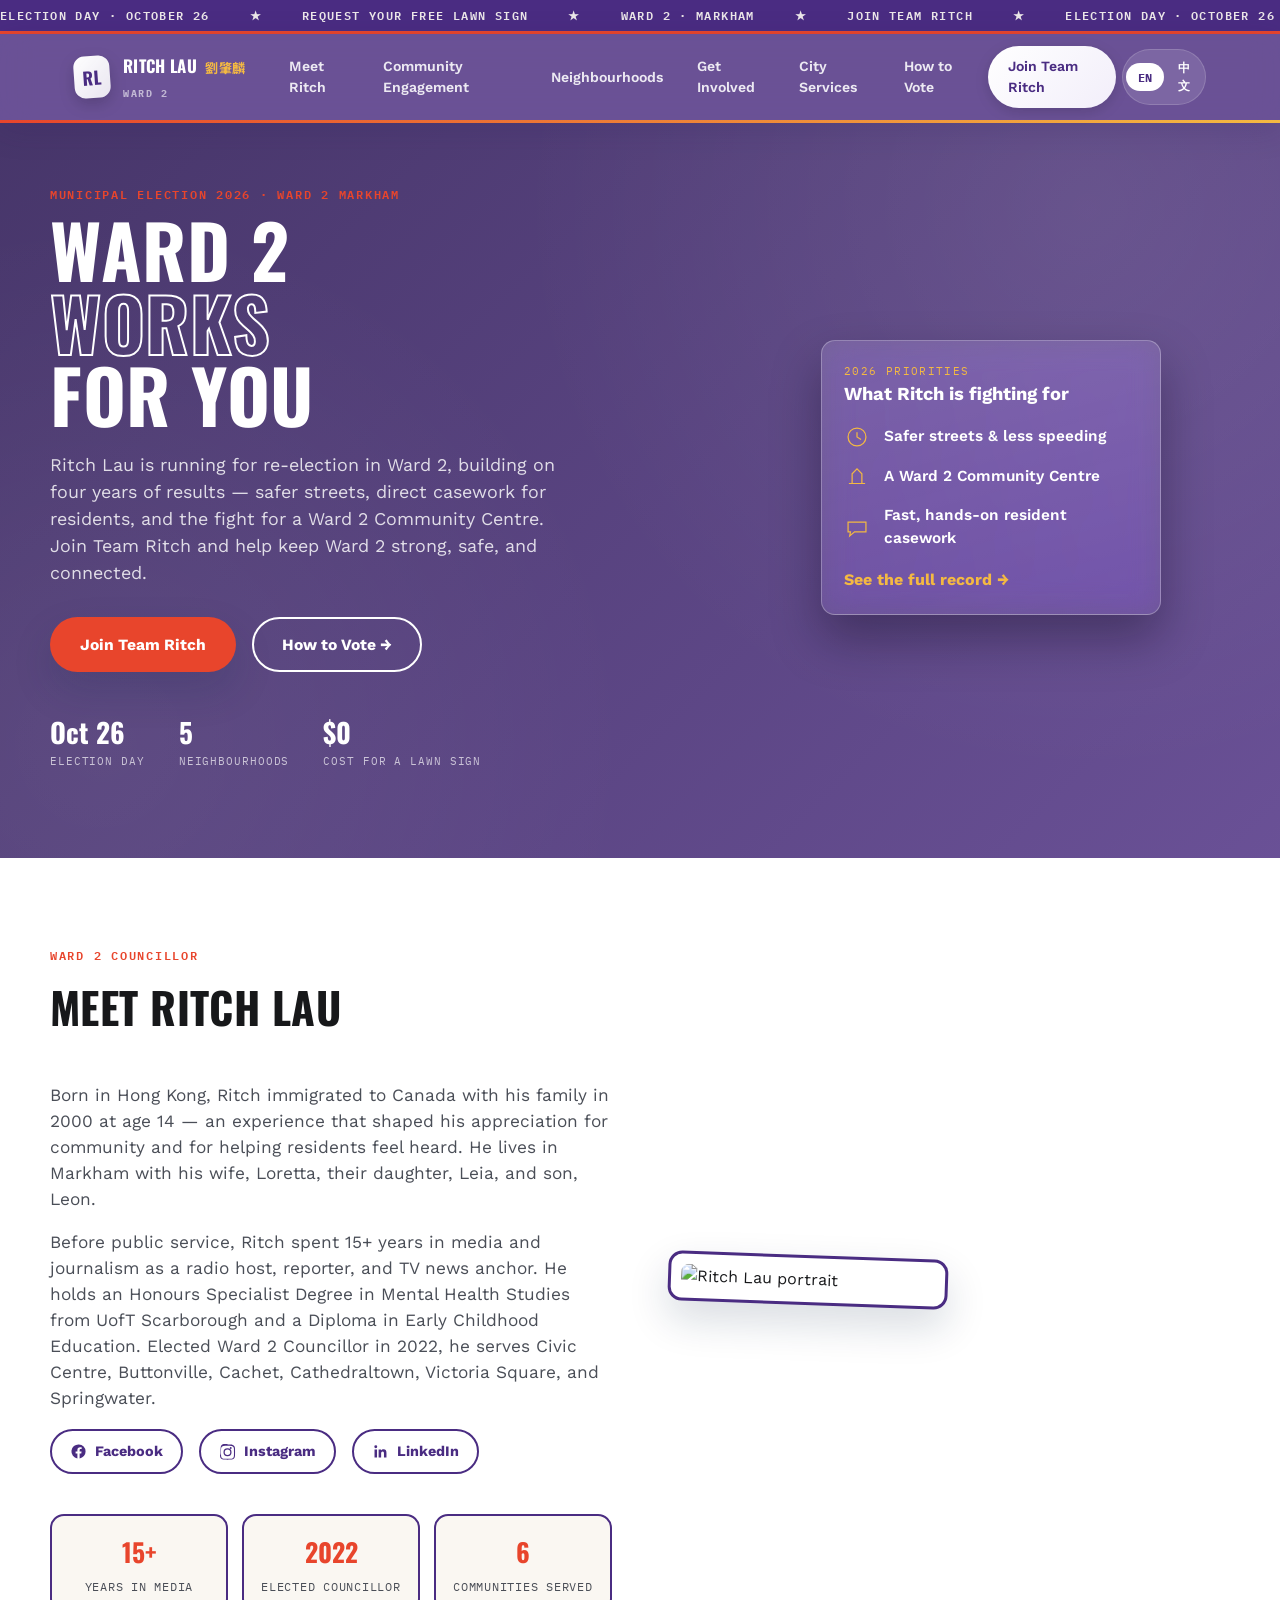
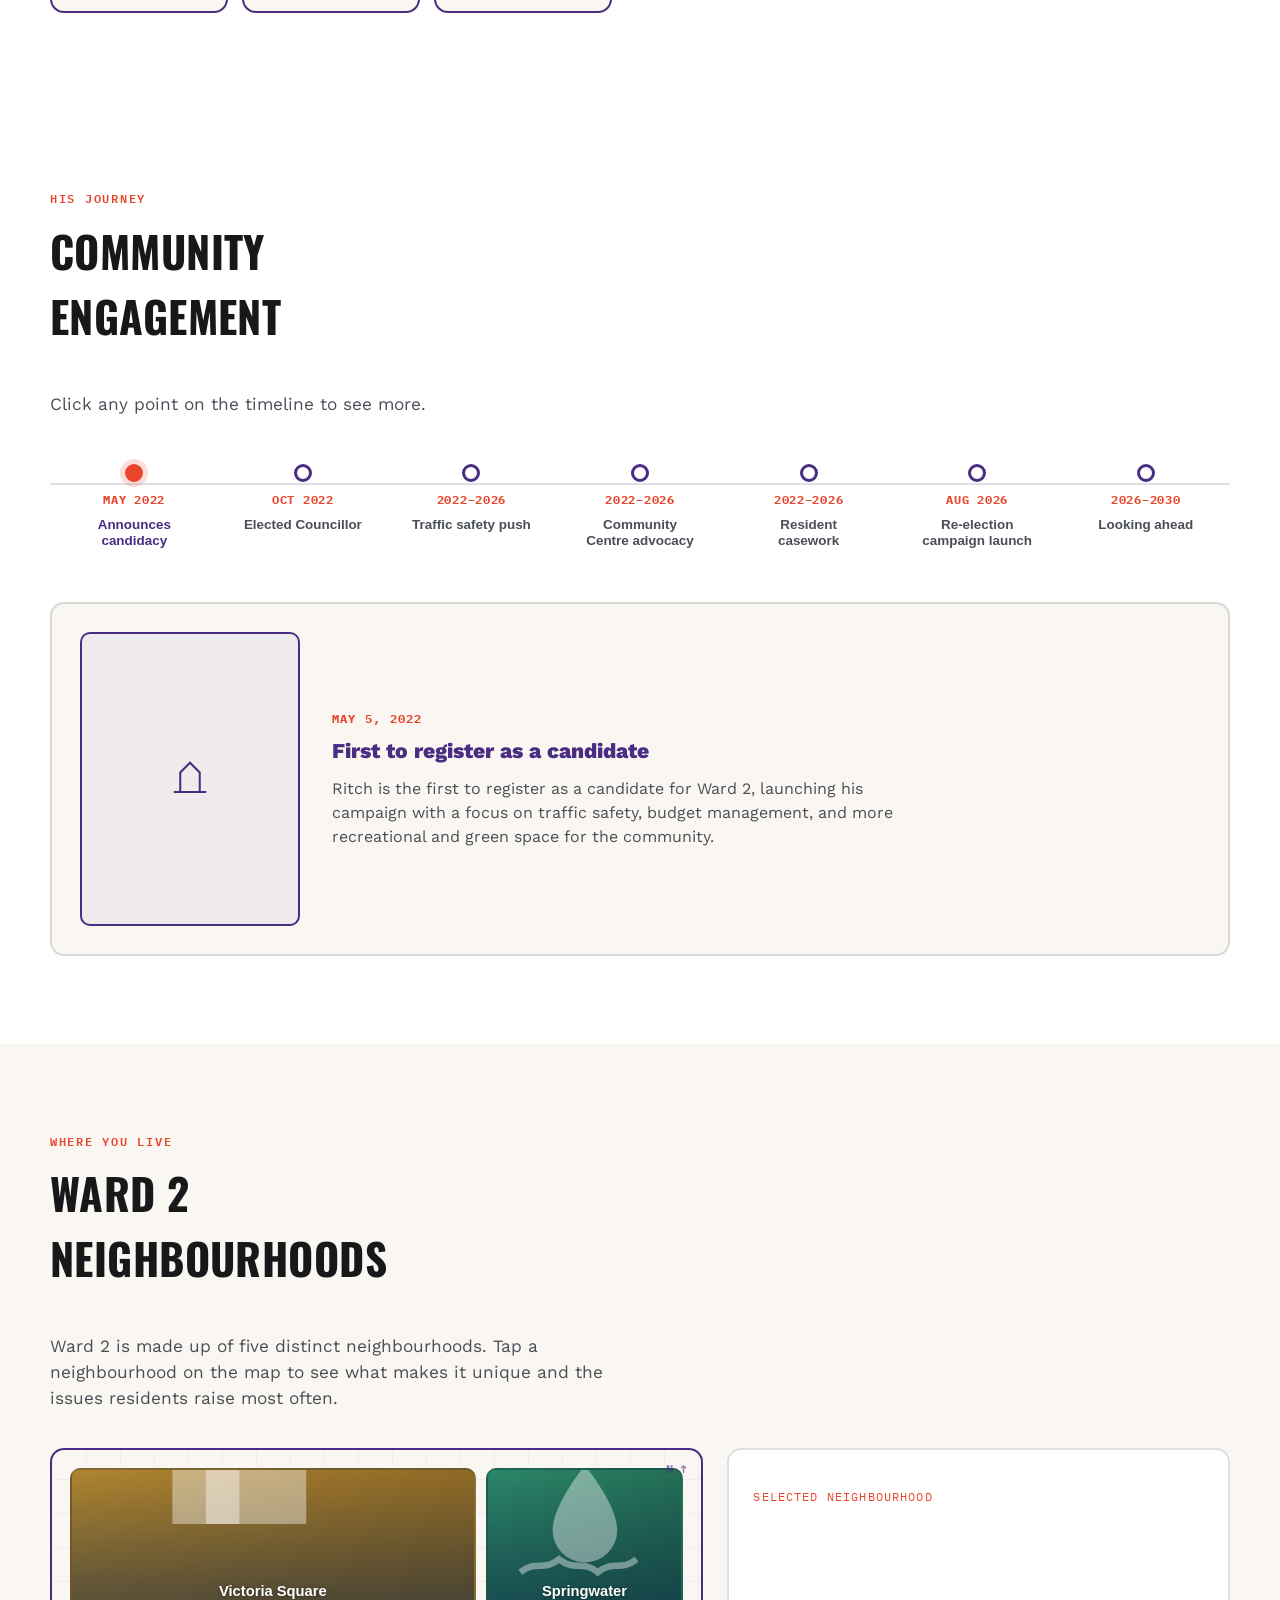
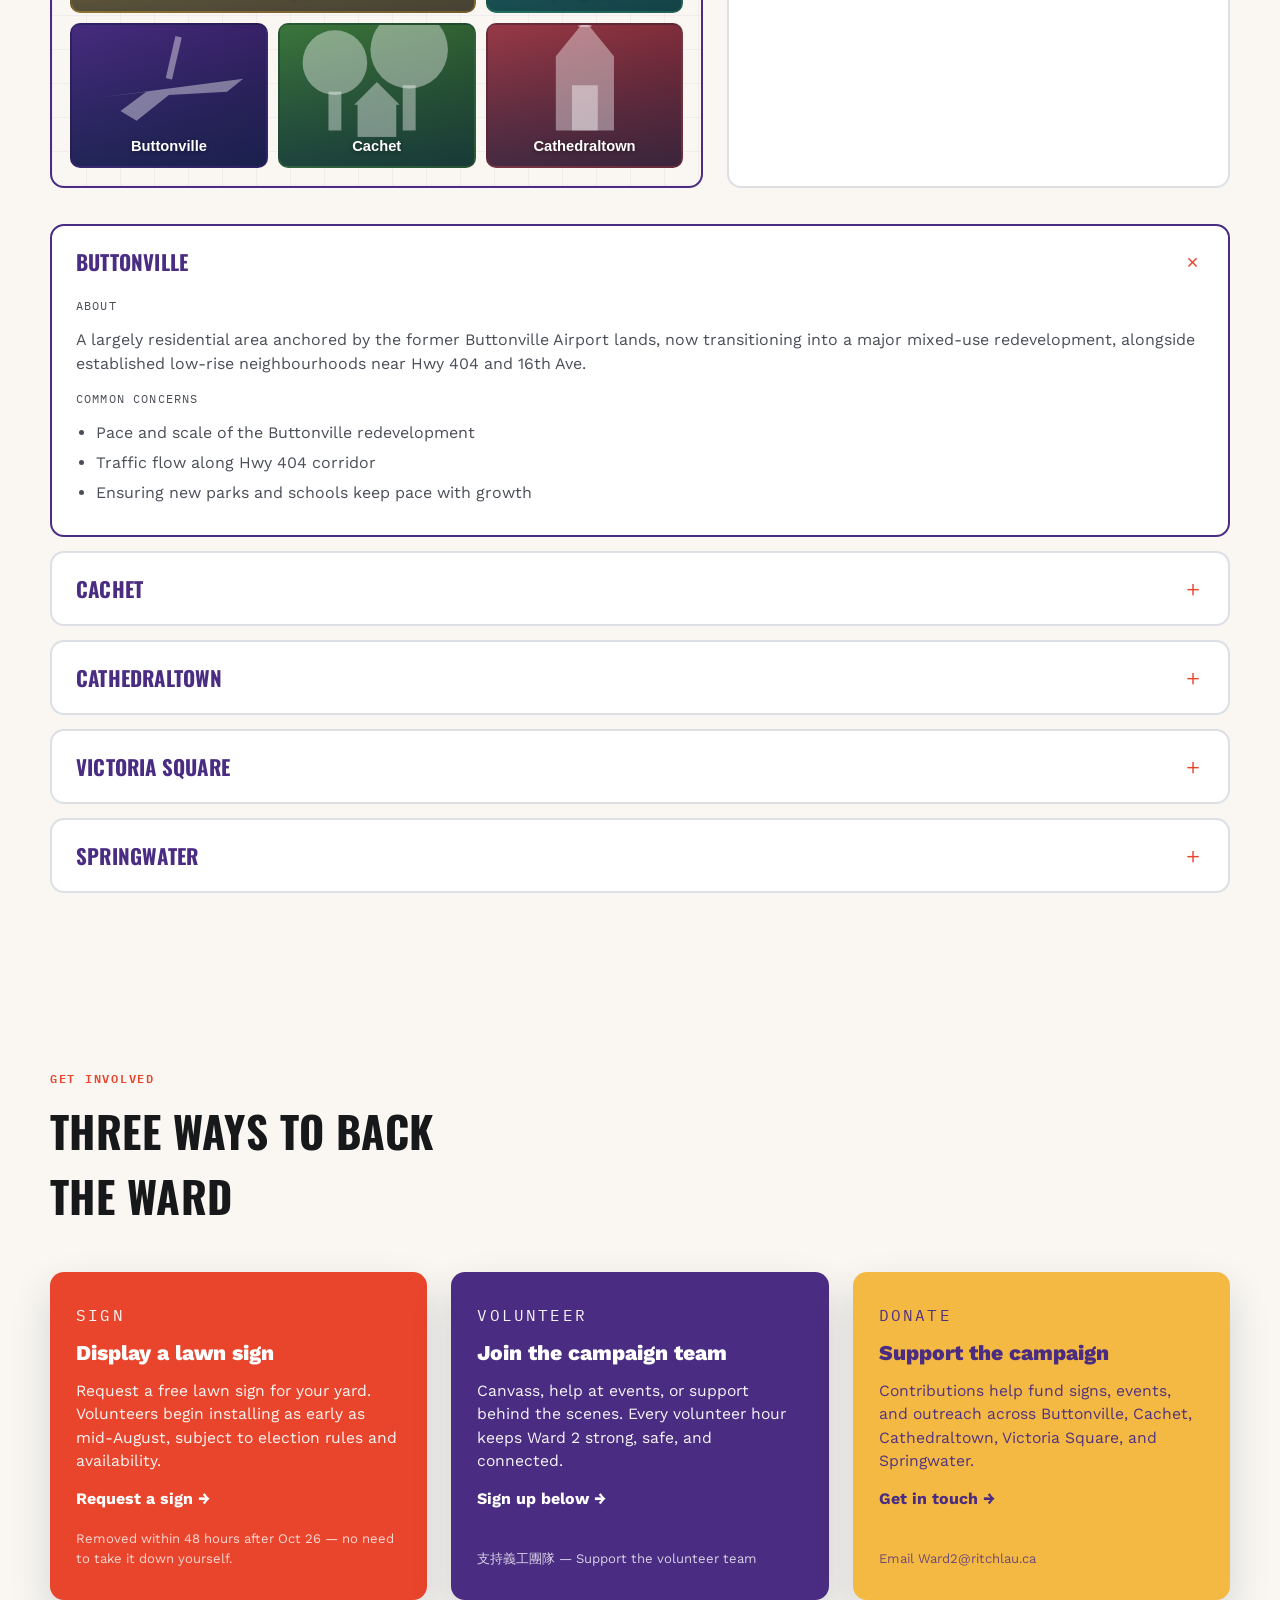
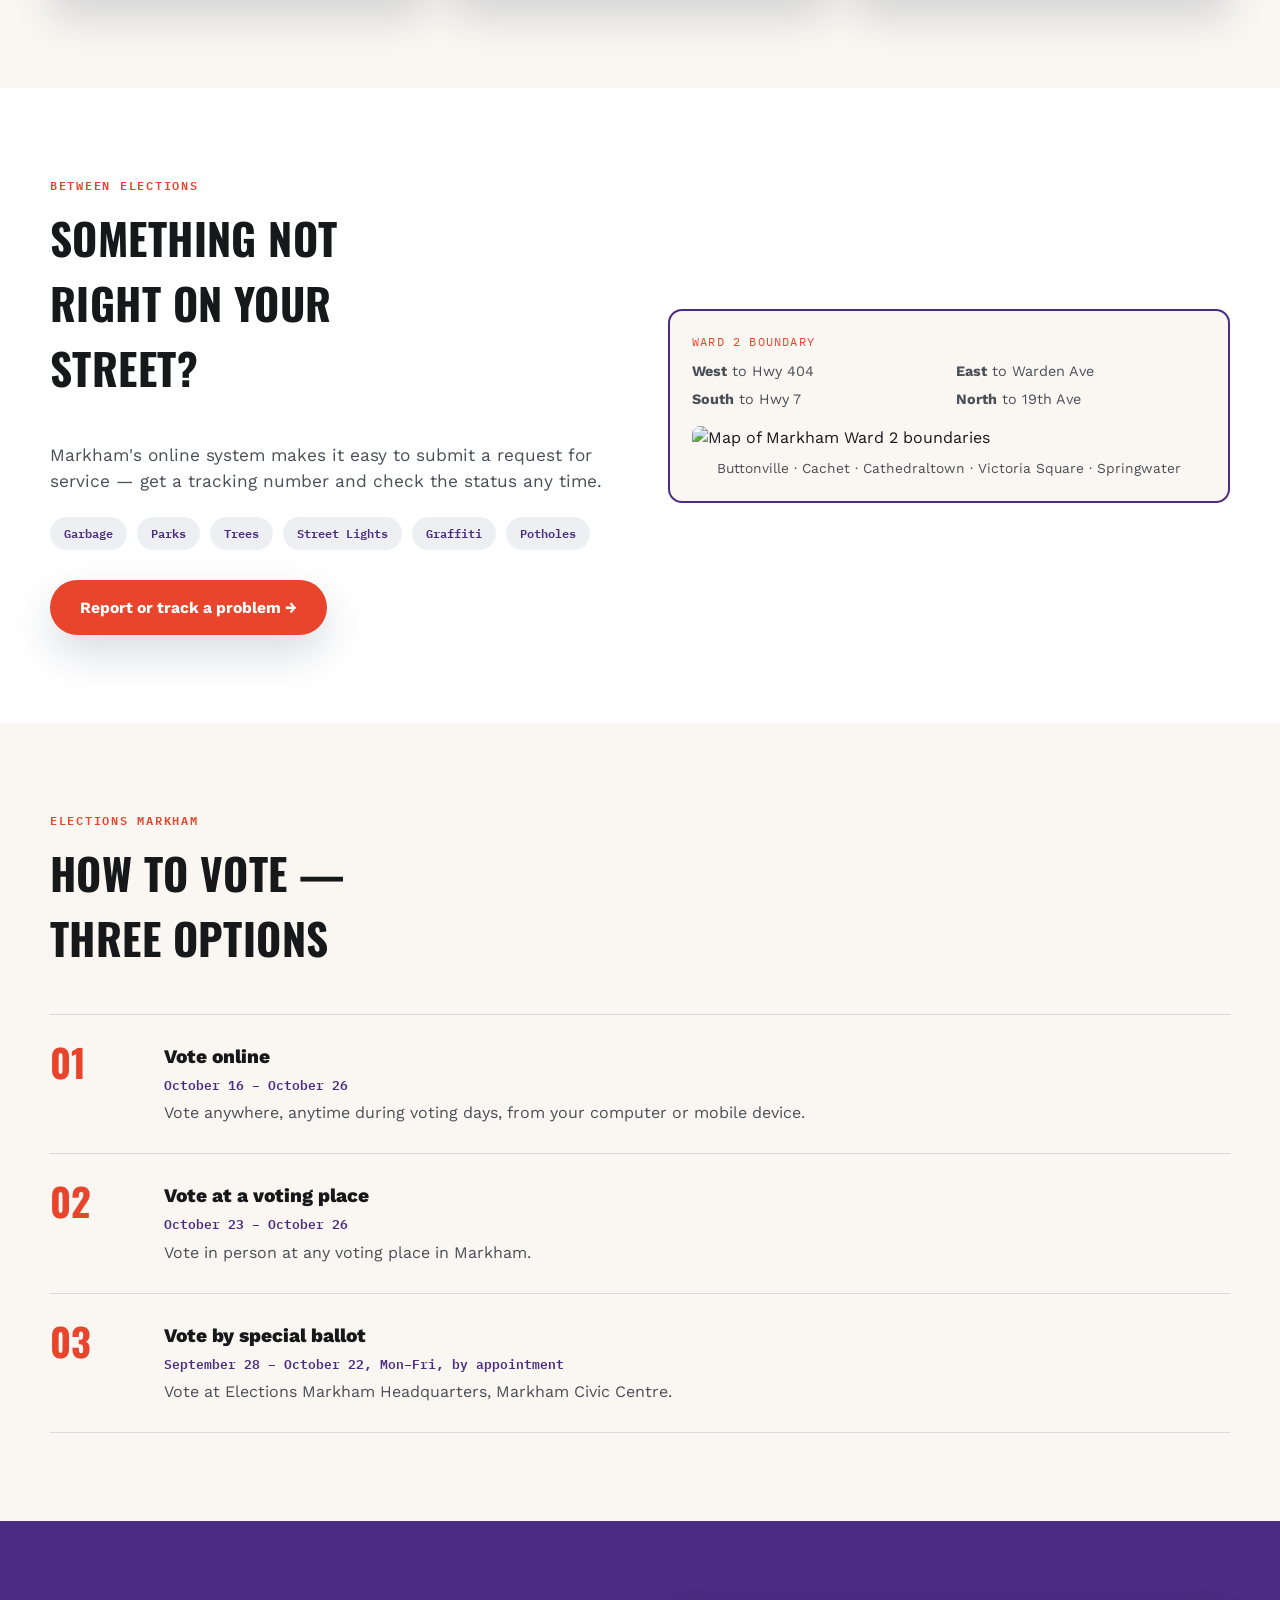
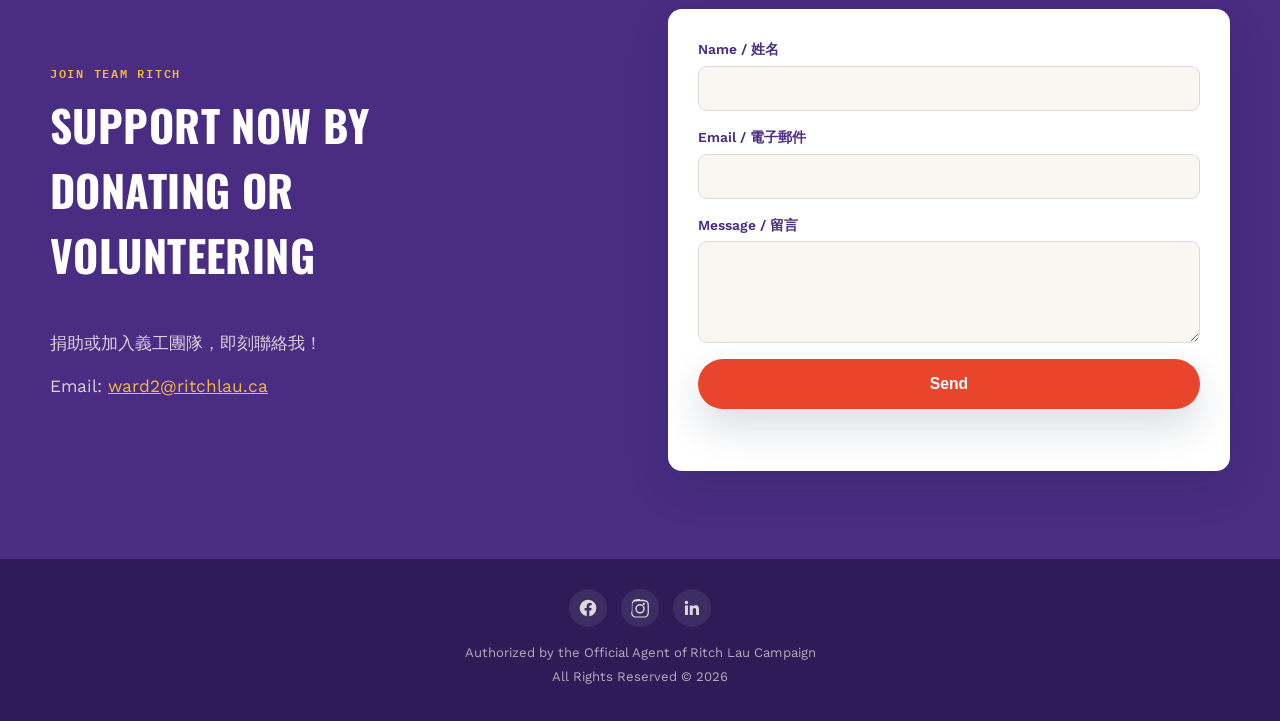
==== commit cbb54fcc: "commit 1a2b3c4d5e6f7g8h9i0j" ====
--- a/index.html
+++ b/index.html
@@ -5,24 +5,28 @@
 <meta name="viewport" content="width=device-width, initial-scale=1.0">
 <title>Re-Elect Ritch Lau — Ward 2 Markham 2026</title>
 <link rel="preconnect" href="https://fonts.googleapis.com">
-<link href="https://fonts.googleapis.com/css2?family=Anton&family=Work+Sans:wght@400;500;600;700;800&family=IBM+Plex+Mono:wght@500;600&family=Noto+Sans+TC:wght@400;500;600;700;900&display=swap" rel="stylesheet">
+<link href="https://fonts.googleapis.com/css2?family=Oswald:wght@500;600;700&family=Work+Sans:wght@400;500;600;700;800&family=IBM+Plex+Mono:wght@500;600&family=Noto+Sans+TC:wght@400;500;600;700;900&display=swap" rel="stylesheet">
 <link rel="stylesheet" href="style.css">
 </head>
 <body data-lang="en">
 
 <div class="ticker" aria-hidden="true">
   <div class="ticker__track">
-    <span class="lang-en">CAMPAIGN LAUNCH · AUGUST 1</span><span class="lang-zh">競選啟動 · 8月1日</span>
-    <span>★</span>
     <span class="lang-en">ELECTION DAY · OCTOBER 26</span><span class="lang-zh">選舉日 · 10月26日</span>
     <span>★</span>
+    <span class="lang-en">REQUEST YOUR FREE LAWN SIGN</span><span class="lang-zh">免費申請草坪標誌</span>
+    <span>★</span>
     <span class="lang-en">WARD 2 · MARKHAM</span><span class="lang-zh">萬錦市 第二選區</span>
     <span>★</span>
-    <span class="lang-en">CAMPAIGN LAUNCH · AUGUST 1</span><span class="lang-zh">競選啟動 · 8月1日</span>
+    <span class="lang-en">JOIN TEAM RITCH</span><span class="lang-zh">加入義工團隊</span>
     <span>★</span>
     <span class="lang-en">ELECTION DAY · OCTOBER 26</span><span class="lang-zh">選舉日 · 10月26日</span>
     <span>★</span>
+    <span class="lang-en">REQUEST YOUR FREE LAWN SIGN</span><span class="lang-zh">免費申請草坪標誌</span>
+    <span>★</span>
     <span class="lang-en">WARD 2 · MARKHAM</span><span class="lang-zh">萬錦市 第二選區</span>
+    <span>★</span>
+    <span class="lang-en">JOIN TEAM RITCH</span><span class="lang-zh">加入義工團隊</span>
     <span>★</span>
   </div>
 </div>
@@ -40,7 +44,6 @@
       <a href="#meet-ritch"><span class="lang-en">Meet Ritch</span><span class="lang-zh">認識劉肇麟</span></a>
       <a href="#timeline"><span class="lang-en">Community Engagement</span><span class="lang-zh">社區參與</span></a>
       <a href="#neighbourhoods"><span class="lang-en">Neighbourhoods</span><span class="lang-zh">社區</span></a>
-      <a href="#launch"><span class="lang-en">Launch Event</span><span class="lang-zh">啟動活動</span></a>
       <a href="#involved"><span class="lang-en">Get Involved</span><span class="lang-zh">參與方式</span></a>
       <a href="#services"><span class="lang-en">City Services</span><span class="lang-zh">市府服務</span></a>
       <a href="#vote"><span class="lang-en">How to Vote</span><span class="lang-zh">投票方式</span></a>
@@ -59,20 +62,20 @@
 <main id="top">
 
   <!-- HERO -->
-  <section class="hero" id="launch">
+  <section class="hero" id="hero">
     <div class="hero__bg" aria-hidden="true"></div>
     <div class="hero__inner">
       <div class="hero__copy">
         <p class="eyebrow"><span class="lang-en">Municipal Election 2026 · Ward 2 Markham</span><span class="lang-zh">2026年市政選舉 · 萬錦市第二選區</span></p>
         <h1 class="hero__title">
-          <span class="lang-en"><span>KEEP</span><span class="stroke">WARD 2</span><span>MOVING</span></span>
-          <span class="lang-zh"><span>攜手同心</span><span class="stroke">建設</span><span>第二選區</span></span>
+          <span class="lang-en"><span>WARD 2</span><span class="stroke">WORKS</span><span>FOR YOU</span></span>
+          <span class="lang-zh"><span>第二選區</span><span class="stroke">為您</span><span>服務</span></span>
         </h1>
         <p class="hero__lede">
-          <span class="lang-en">Ritch Lau launches his re-election campaign on <strong>August&nbsp;1</strong>, sharing his vision
-          for Ward 2 and unveiling the 2026 Campaign Platform. Join Team Ritch and help keep Ward 2
-          strong, safe, and connected.</span>
-          <span class="lang-zh">劉肇麟（Ritch Lau）將於<strong>8月1日</strong>正式啟動連任競選活動，分享他對第二選區的願景，並公布2026年競選政綱。歡迎加入義工團隊，共同守護一個強大、安全、緊密聯繫的第二選區。</span>
+          <span class="lang-en">Ritch Lau is running for re-election in Ward 2, building on four years of results —
+          safer streets, direct casework for residents, and the fight for a Ward 2 Community Centre.
+          Join Team Ritch and help keep Ward 2 strong, safe, and connected.</span>
+          <span class="lang-zh">劉肇麟（Ritch Lau）競逐連任第二選區市議員，延續四年來的實績 — 更安全的街道、為居民直接跟進個案，以及爭取興建第二選區社區中心。歡迎加入義工團隊，共同守護一個強大、安全、緊密聯繫的第二選區。</span>
         </p>
         <div class="hero__actions">
           <a href="#contact" class="btn btn--primary"><span class="lang-en">Join Team Ritch</span><span class="lang-zh">加入義工團隊</span></a>
@@ -85,12 +88,24 @@
         </div>
       </div>
       <div class="hero__poster">
-        <div class="sign-card">
-          <p class="sign-card__eyebrow"><span class="lang-en">You're invited</span><span class="lang-zh">誠邀出席</span></p>
-          <p class="sign-card__date"><span class="lang-en">AUG 01</span><span class="lang-zh">8月1日</span></p>
-          <p class="sign-card__title"><span class="lang-en">Official Campaign Launch</span><span class="lang-zh">競選活動正式啟動</span></p>
-          <p class="sign-card__sub"><span class="lang-en">Vision for Ward 2 &amp; the 2026 Platform reveal</span><span class="lang-zh">第二選區願景與2026年政綱發布</span></p>
-          <img src="https://ritchlau.ca/wp-content/uploads/2026/07/0801_EventPoster-683x1024.webp" alt="Campaign launch event poster, August 1" loading="lazy">
+        <div class="sign-card sign-card--priorities">
+          <p class="sign-card__eyebrow"><span class="lang-en">2026 Priorities</span><span class="lang-zh">2026年政綱重點</span></p>
+          <p class="sign-card__title"><span class="lang-en">What Ritch is fighting for</span><span class="lang-zh">劉肇麟正在爭取的事項</span></p>
+          <ul class="priority-list">
+            <li>
+              <svg viewBox="0 0 64 64" width="26" height="26" fill="none" stroke="currentColor" stroke-width="3"><circle cx="32" cy="32" r="22"/><path d="M32 20 L32 32 L42 38"/></svg>
+              <span><span class="lang-en">Safer streets &amp; less speeding</span><span class="lang-zh">更安全的街道，減少超速</span></span>
+            </li>
+            <li>
+              <svg viewBox="0 0 64 64" width="26" height="26" fill="none" stroke="currentColor" stroke-width="3"><path d="M12 48 L52 48 M20 48 L20 24 L32 12 L44 24 L44 48"/></svg>
+              <span><span class="lang-en">A Ward 2 Community Centre</span><span class="lang-zh">興建第二選區社區中心</span></span>
+            </li>
+            <li>
+              <svg viewBox="0 0 64 64" width="26" height="26" fill="none" stroke="currentColor" stroke-width="3"><path d="M10 20 L54 20 L54 44 L26 44 L14 54 L16 44 L10 44 Z"/></svg>
+              <span><span class="lang-en">Fast, hands-on resident casework</span><span class="lang-zh">迅速貼心跟進居民個案</span></span>
+            </li>
+          </ul>
+          <a class="text-link" href="#timeline"><span class="lang-en">See the full record →</span><span class="lang-zh">查看完整記錄 →</span></a>
         </div>
       </div>
     </div>
@@ -294,9 +309,66 @@
       <p class="eyebrow"><span class="lang-en">Where you live</span><span class="lang-zh">您的社區</span></p>
       <h2 class="section__title"><span class="lang-en">Ward 2 Neighbourhoods</span><span class="lang-zh">第二選區社區</span></h2>
       <p class="body-lg" style="margin-bottom:36px;">
-        <span class="lang-en">Ward 2 is made up of five distinct neighbourhoods. Tap each one to see what makes it unique and the issues residents raise most often.</span>
-        <span class="lang-zh">第二選區由五個各具特色的社區組成。點擊各社區，了解其特色以及居民最常反映的議題。</span>
+        <span class="lang-en">Ward 2 is made up of five distinct neighbourhoods. Tap a neighbourhood on the map to see what makes it unique and the issues residents raise most often.</span>
+        <span class="lang-zh">第二選區由五個各具特色的社區組成。點擊地圖上的社區，了解其特色以及居民最常反映的議題。</span>
       </p>
+
+      <div class="ward-map-wrap">
+        <div class="ward-map" id="wardMap" role="group" aria-label="Ward 2 neighbourhood map">
+          <button type="button" class="ward-map__zone ward-map__zone--victoria" data-hood="victoria-square" aria-pressed="false">
+            <svg class="ward-map__zone-bg" viewBox="0 0 120 120" aria-hidden="true" preserveAspectRatio="xMidYMax slice" fill="currentColor">
+              <rect x="30" y="60" width="40" height="34" />
+              <path d="M28 60 L50 44 L72 60 Z" />
+              <rect x="46" y="34" width="8" height="18" />
+              <path d="M42 34 L58 34 L50 24 Z" />
+              <rect x="40" y="74" width="10" height="20" />
+            </svg>
+            <span class="ward-map__zone-name"><span class="lang-en">Victoria Square</span><span class="lang-zh">維多利亞廣場</span></span>
+          </button>
+          <button type="button" class="ward-map__zone ward-map__zone--springwater" data-hood="springwater" aria-pressed="false">
+            <svg class="ward-map__zone-bg" viewBox="0 0 120 120" aria-hidden="true" preserveAspectRatio="xMidYMax slice" fill="currentColor">
+              <path d="M60 30 C60 30 40 54 40 70 A20 20 0 0 0 80 70 C80 54 60 30 60 30 Z" />
+              <path d="M20 96 C30 88 34 96 44 88 C54 96 58 88 68 96 C78 88 82 96 92 88" fill="none" stroke="currentColor" stroke-width="4" />
+            </svg>
+            <span class="ward-map__zone-name"><span class="lang-en">Springwater</span><span class="lang-zh">泉水社區</span></span>
+          </button>
+          <button type="button" class="ward-map__zone ward-map__zone--buttonville" data-hood="buttonville" aria-pressed="false">
+            <svg class="ward-map__zone-bg" viewBox="0 0 120 120" aria-hidden="true" preserveAspectRatio="xMidYMax slice" fill="currentColor">
+              <path d="M14 78 L106 66 L96 74 L60 76 L40 92 L30 86 L46 74 L14 78 Z" />
+              <path d="M60 66 L66 40" stroke="currentColor" stroke-width="4" fill="none" />
+            </svg>
+            <span class="ward-map__zone-name"><span class="lang-en">Buttonville</span><span class="lang-zh">畢頓維爾</span></span>
+          </button>
+          <button type="button" class="ward-map__zone ward-map__zone--cachet" data-hood="cachet" aria-pressed="false">
+            <svg class="ward-map__zone-bg" viewBox="0 0 120 120" aria-hidden="true" preserveAspectRatio="xMidYMax slice" fill="currentColor">
+              <circle cx="34" cy="56" r="20" />
+              <rect x="30" y="74" width="8" height="24" />
+              <circle cx="80" cy="48" r="24" />
+              <rect x="76" y="70" width="8" height="28" />
+              <rect x="48" y="82" width="24" height="20" />
+              <path d="M46 82 L60 68 L74 82 Z" />
+            </svg>
+            <span class="ward-map__zone-name"><span class="lang-en">Cachet</span><span class="lang-zh">卡切特</span></span>
+          </button>
+          <button type="button" class="ward-map__zone ward-map__zone--cathedraltown" data-hood="cathedraltown" aria-pressed="false">
+            <svg class="ward-map__zone-bg" viewBox="0 0 120 120" aria-hidden="true" preserveAspectRatio="xMidYMax slice" fill="currentColor">
+              <rect x="42" y="52" width="36" height="46" />
+              <path d="M42 52 L60 30 L78 52 Z" />
+              <rect x="56" y="16" width="8" height="18" />
+              <path d="M52 16 L68 16 L60 6 Z" />
+              <rect x="52" y="70" width="16" height="28" />
+            </svg>
+            <span class="ward-map__zone-name"><span class="lang-en">Cathedraltown</span><span class="lang-zh">天主教堂鎮</span></span>
+          </button>
+          <span class="ward-map__compass" aria-hidden="true">N ↑</span>
+        </div>
+
+        <div class="ward-map__panel" id="mapPanel">
+          <p class="hood-card__label"><span class="lang-en">Selected neighbourhood</span><span class="lang-zh">已選社區</span></p>
+          <h3 class="ward-map__panel-name" id="mapPanelName"></h3>
+          <div class="ward-map__panel-body" id="mapPanelBody"></div>
+        </div>
+      </div>
 
       <div class="hood-grid" id="hoodGrid">
 
--- a/style.css
+++ b/style.css
@@ -11,7 +11,7 @@
   --line: rgba(11,37,69,0.14);
   --white: #ffffff;
 
-  --font-display: "Anton", "Arial Narrow", sans-serif;
+  --font-display: "Oswald", "Arial Narrow", sans-serif;
   --font-body: "Work Sans", -apple-system, sans-serif;
   --font-mono: "IBM Plex Mono", monospace;
   --font-zh: "Noto Sans TC", "Work Sans", -apple-system, sans-serif;
@@ -32,7 +32,7 @@
 }
 img{ max-width:100%; display:block; }
 a{ color:inherit; }
-h1,h2,h3{ font-family:var(--font-display); text-transform:uppercase; letter-spacing:0.01em; margin:0; }
+h1,h2,h3{ font-family:var(--font-display); font-weight:700; text-transform:uppercase; letter-spacing:0.01em; margin:0; }
 @media (prefers-reduced-motion: reduce){
   *{ animation-duration:0.001ms !important; transition-duration:0.001ms !important; scroll-behavior:auto !important; }
 }
@@ -126,6 +126,7 @@
   background:linear-gradient(135deg, var(--white), rgba(255,255,255,0.85));
   color:var(--navy);
   font-family:var(--font-display);
+  font-weight:700;
   font-size:1.1rem;
   border-radius:11px;
   transform:rotate(-4deg);
@@ -134,7 +135,7 @@
 }
 .brand:hover .brand__mark{ transform:rotate(0deg) scale(1.05); }
 .brand__text{
-  font-family:var(--font-display); font-size:1.05rem; letter-spacing:0.02em;
+  font-family:var(--font-display); font-weight:700; font-size:1.05rem; letter-spacing:0.02em;
   text-transform:uppercase; color:var(--white);
   display:flex; align-items:baseline; gap:8px; flex-wrap:wrap;
 }
@@ -239,8 +240,11 @@
 .hero__title{
   font-size:clamp(2.6rem, 6vw, 4.6rem);
   line-height:0.96;
+  color:var(--white);
+}
+body[data-lang="en"] .hero__title .lang-en,
+body[data-lang="zh"] .hero__title .lang-zh{
   display:flex; flex-direction:column; gap:2px;
-  color:var(--white);
 }
 .hero__title .stroke{
   color:transparent;
@@ -250,7 +254,7 @@
 .hero__actions{ display:flex; gap:16px; flex-wrap:wrap; margin-bottom:40px; }
 .hero__meta{ display:flex; gap:34px; flex-wrap:wrap; }
 .hero__meta > div{ display:flex; flex-direction:column; }
-.hero__meta-num{ font-family:var(--font-display); font-size:1.7rem; color:var(--white); }
+.hero__meta-num{ font-family:var(--font-display); font-weight:700; font-size:1.7rem; color:var(--white); }
 .hero__meta-label{ font-family:var(--font-mono); font-size:0.7rem; letter-spacing:0.08em; color:rgba(255,255,255,0.68); text-transform:uppercase; }
 
 .hero__poster{ display:flex; justify-content:center; }
@@ -266,10 +270,29 @@
 }
 .sign-card:hover{ transform:rotate(0deg); }
 .sign-card__eyebrow{ font-family:var(--font-mono); font-size:0.7rem; letter-spacing:0.12em; text-transform:uppercase; color:var(--red); margin:0; }
-.sign-card__date{ font-family:var(--font-display); font-size:1.9rem; color:var(--navy); margin:4px 0; }
+.sign-card__date{ font-family:var(--font-display); font-weight:700; font-size:1.9rem; color:var(--navy); margin:4px 0; }
 .sign-card__title{ font-weight:700; margin:0 0 2px; }
 .sign-card__sub{ font-size:0.88rem; color:var(--ink-soft); margin:0 0 14px; }
 .sign-card img{ border-radius:8px; }
+
+.sign-card--priorities{
+  background:linear-gradient(165deg, rgba(255,255,255,0.14), rgba(255,255,255,0.05));
+  border:1.5px solid rgba(255,255,255,0.28);
+  backdrop-filter:blur(14px) saturate(140%);
+  -webkit-backdrop-filter:blur(14px) saturate(140%);
+  box-shadow:0 24px 48px rgba(11,7,26,0.35);
+  transform:rotate(0deg); max-width:340px;
+}
+.sign-card--priorities:hover{ transform:rotate(0deg); }
+.sign-card--priorities .sign-card__eyebrow{ color:var(--gold); }
+.sign-card--priorities .sign-card__title{ font-size:1.15rem; margin-bottom:16px; color:var(--white); }
+.priority-list{ list-style:none; margin:0 0 18px; padding:0; display:flex; flex-direction:column; gap:14px; }
+.priority-list li{ display:flex; align-items:center; gap:14px; }
+.priority-list svg{ flex-shrink:0; color:var(--gold); }
+.priority-list span{ font-weight:600; color:var(--white); font-size:0.96rem; }
+body[data-lang="zh"] .priority-list span{ font-family:var(--font-zh); }
+.sign-card--priorities .text-link{ color:var(--gold); }
+.sign-card--priorities .text-link:hover{ color:var(--white); }
 
 /* ============ SECTIONS ============ */
 .section{ padding:88px 24px; }
@@ -408,6 +431,110 @@
   .hz-panel__media{ max-width:200px; margin:0 auto; }
 }
 
+/* Ward 2 interactive map */
+.ward-map-wrap{
+  display:grid; grid-template-columns:1.3fr 1fr; gap:24px;
+  margin-bottom:36px; align-items:stretch;
+}
+.ward-map{
+  position:relative;
+  display:grid;
+  grid-template-columns:1fr 1fr 1fr;
+  grid-template-rows:1fr 1fr;
+  grid-template-areas:
+    "victoria victoria springwater"
+    "buttonville cachet cathedraltown";
+  gap:10px;
+  min-height:340px;
+  padding:18px;
+  border:2px solid var(--navy);
+  border-radius:var(--radius);
+  background:
+    repeating-linear-gradient(0deg, rgba(74,44,130,0.05) 0px, rgba(74,44,130,0.05) 1px, transparent 1px, transparent 34px),
+    repeating-linear-gradient(90deg, rgba(74,44,130,0.05) 0px, rgba(74,44,130,0.05) 1px, transparent 1px, transparent 34px),
+    var(--paper);
+}
+.ward-map__zone{
+  position:relative;
+  overflow:hidden;
+  display:flex; align-items:flex-end; justify-content:center;
+  border:2px solid rgba(11,37,69,0.25);
+  border-radius:10px;
+  color:var(--white);
+  cursor:pointer;
+  padding:0;
+  min-height:96px;
+  transition:transform 0.18s ease, box-shadow 0.18s ease, border-color 0.18s ease;
+}
+.ward-map__zone:hover{ transform:translateY(-2px); box-shadow:0 10px 20px rgba(11,37,69,0.22); }
+.ward-map__zone::before{
+  content:""; position:absolute; inset:0;
+  background:linear-gradient(180deg, rgba(11,37,69,0.05) 0%, rgba(11,37,69,0.55) 100%);
+}
+.ward-map__zone-bg{
+  position:absolute; inset:0; width:100%; height:100%;
+  color:rgba(255,255,255,0.4);
+}
+.ward-map__zone--victoria{ grid-area:victoria; background:linear-gradient(135deg, #B98A2E, #8C6420); }
+.ward-map__zone--springwater{ grid-area:springwater; background:linear-gradient(135deg, #2E8C6B, #1F6349); }
+.ward-map__zone--buttonville{ grid-area:buttonville; background:linear-gradient(135deg, #4A2C82, #2E1B57); }
+.ward-map__zone--cachet{ grid-area:cachet; background:linear-gradient(135deg, #3E7A3B, #295428); }
+.ward-map__zone--cathedraltown{ grid-area:cathedraltown; background:linear-gradient(135deg, #A03A46, #742430); }
+.ward-map__zone.is-active{
+  border-color:var(--gold);
+  box-shadow:0 12px 26px rgba(244,185,66,0.4);
+}
+.ward-map__zone.is-active::before{ background:linear-gradient(180deg, rgba(11,37,69,0.02) 0%, rgba(11,37,69,0.72) 100%); }
+.ward-map__zone.is-active .ward-map__zone-name::after{ opacity:1; transform:translateX(-50%) scaleX(1); }
+.ward-map__zone-name{
+  position:relative; z-index:1;
+  font-weight:700; font-size:0.92rem; text-align:center; color:var(--white);
+  padding:10px 8px 12px;
+  text-shadow:0 1px 4px rgba(0,0,0,0.4);
+}
+.ward-map__zone-name::after{
+  content:""; position:absolute; left:50%; bottom:4px; width:28px; height:3px;
+  background:var(--gold); border-radius:2px;
+  transform:translateX(-50%) scaleX(0); opacity:0;
+  transition:transform 0.18s ease, opacity 0.18s ease;
+}
+body[data-lang="zh"] .ward-map__zone-name{ font-family:var(--font-zh); }
+
+.ward-map__zone--victoria{ grid-area:victoria; }
+.ward-map__zone--springwater{ grid-area:springwater; }
+.ward-map__zone--buttonville{ grid-area:buttonville; }
+.ward-map__zone--cachet{ grid-area:cachet; }
+.ward-map__zone--cathedraltown{ grid-area:cathedraltown; }
+
+.ward-map__compass{
+  position:absolute; top:10px; right:14px;
+  font-family:var(--font-mono); font-size:0.72rem; font-weight:700;
+  color:var(--navy); opacity:0.6;
+}
+
+.ward-map__panel{
+  border:2px solid var(--line);
+  border-radius:var(--radius);
+  background:var(--white);
+  padding:24px;
+  display:flex; flex-direction:column;
+}
+.ward-map__panel-name{
+  font-family:var(--font-display); font-weight:700; font-size:1.5rem; text-transform:uppercase;
+  color:var(--navy); margin:0 0 6px;
+}
+body[data-lang="zh"] .ward-map__panel-name{ font-family:var(--font-zh); text-transform:none; font-weight:800; }
+.ward-map__panel-body p{ color:var(--ink-soft); margin:6px 0 14px; }
+.ward-map__panel-body ul{ margin:0; padding-left:20px; color:var(--ink-soft); }
+.ward-map__panel-body li{ margin-bottom:6px; }
+.ward-map__panel-body .hood-card__label{ margin:14px 0 6px; }
+.ward-map__panel-body > p:first-of-type{ margin-top:0; }
+
+@media (max-width:760px){
+  .ward-map-wrap{ grid-template-columns:1fr; }
+  .ward-map{ min-height:260px; }
+}
+
 /* Ward 2 Neighbourhoods accordion */
 .hood-grid{ display:flex; flex-direction:column; gap:14px; }
 .hood-card{
@@ -424,7 +551,7 @@
   text-align:left;
 }
 .hood-card__name{
-  font-family:var(--font-display); font-size:1.3rem; text-transform:uppercase;
+  font-family:var(--font-display); font-weight:700; font-size:1.3rem; text-transform:uppercase;
   color:var(--navy); letter-spacing:0.01em;
 }
 body[data-lang="zh"] .hood-card__name{ font-family:var(--font-zh); text-transform:none; font-weight:800; }
@@ -456,7 +583,7 @@
   align-items:start;
 }
 .vote-step:last-child{ border-bottom:1px solid var(--line); }
-.vote-step__num{ font-family:var(--font-display); font-size:2.4rem; color:var(--red); line-height:1; }
+.vote-step__num{ font-family:var(--font-display); font-weight:700; font-size:2.4rem; color:var(--red); line-height:1; }
 .vote-step h3{ font-family:var(--font-body); font-weight:800; font-size:1.2rem; text-transform:none; letter-spacing:0; margin:0 0 4px; }
 .vote-step__dates{ font-family:var(--font-mono); font-size:0.82rem; color:var(--navy); font-weight:600; margin:0 0 6px; }
 .vote-step p:last-child{ color:var(--ink-soft); margin:0; }
@@ -501,7 +628,7 @@
   background:var(--paper); border:2px solid var(--navy); border-radius:var(--radius);
   padding:22px; text-align:center;
 }
-.fact-card__num{ font-family:var(--font-display); font-size:2.2rem; color:var(--red); margin:0 0 6px; }
+.fact-card__num{ font-family:var(--font-display); font-weight:700; font-size:2.2rem; color:var(--red); margin:0 0 6px; }
 .fact-card__label{ font-family:var(--font-mono); font-size:0.78rem; letter-spacing:0.06em; color:var(--ink-soft); margin:0; text-transform:uppercase; }
 body[data-lang="zh"] .fact-card__label{ font-family:var(--font-zh); text-transform:none; letter-spacing:0.02em; }
 
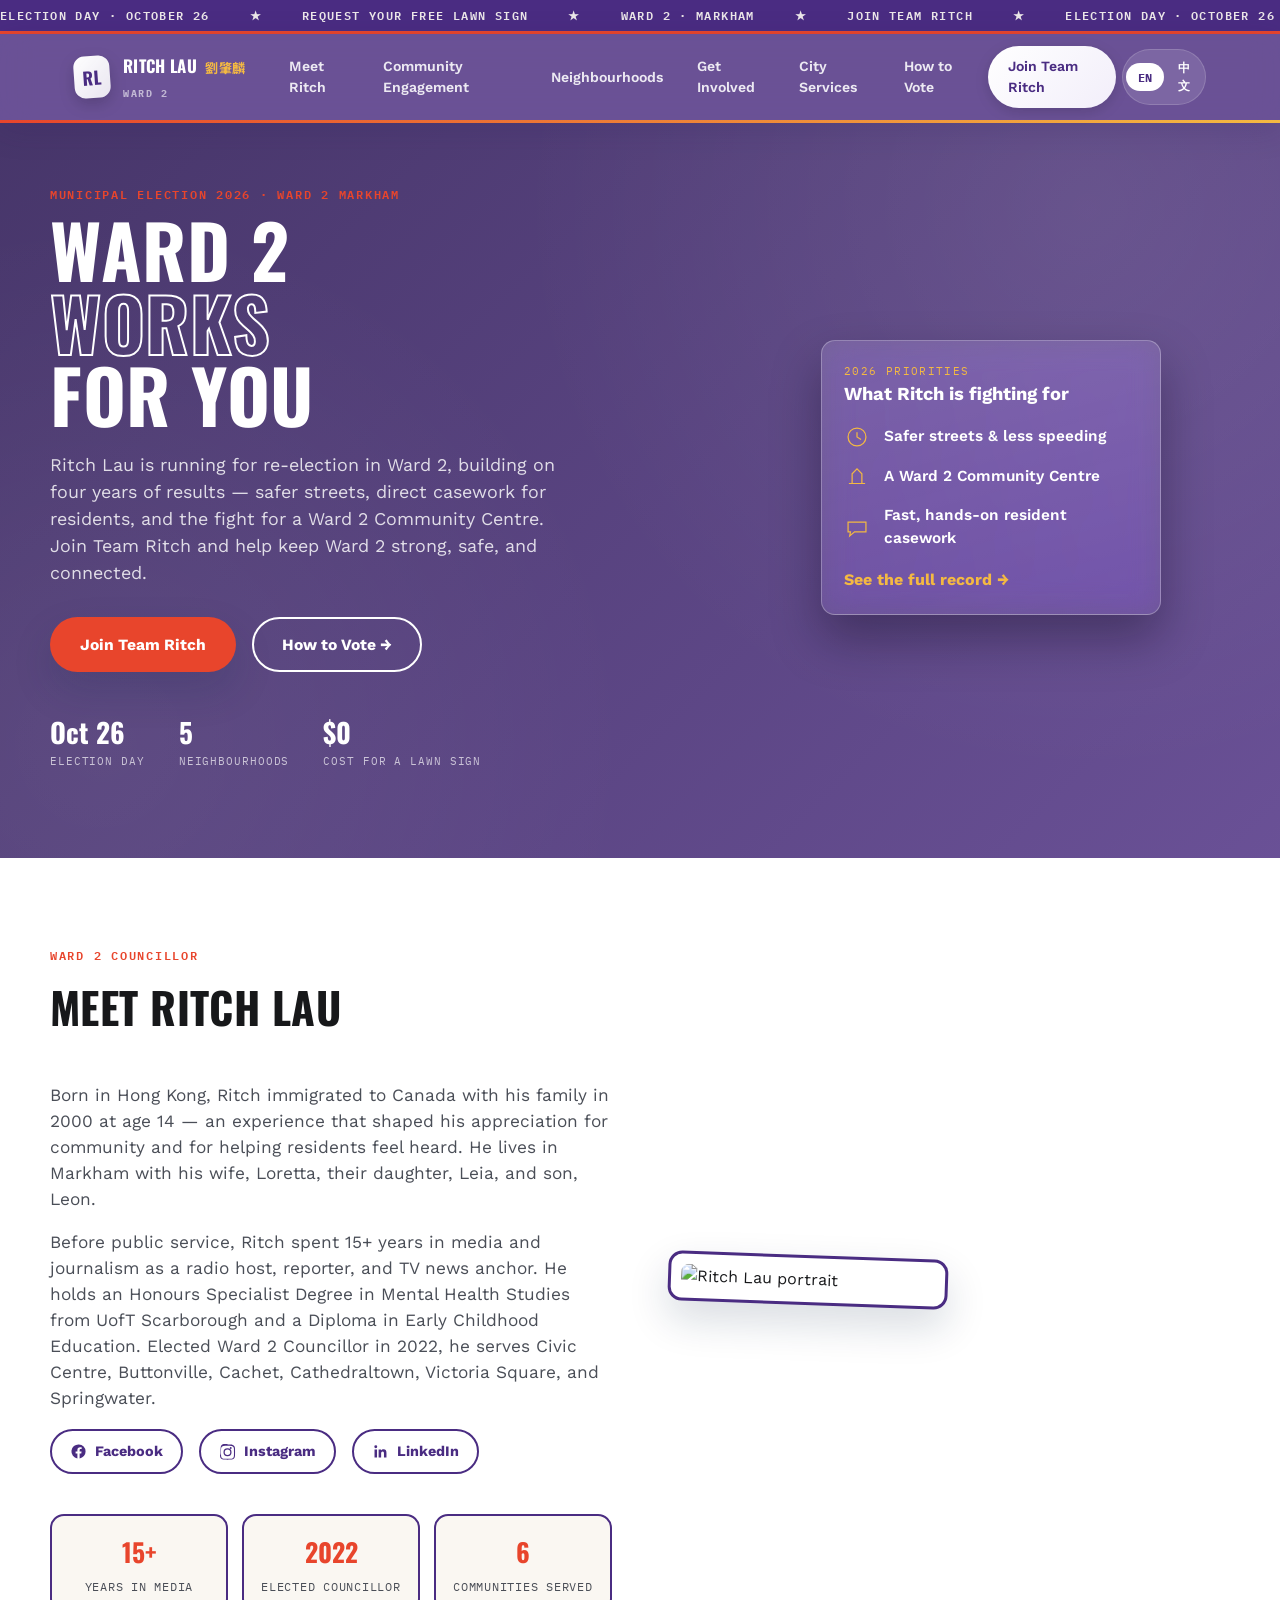
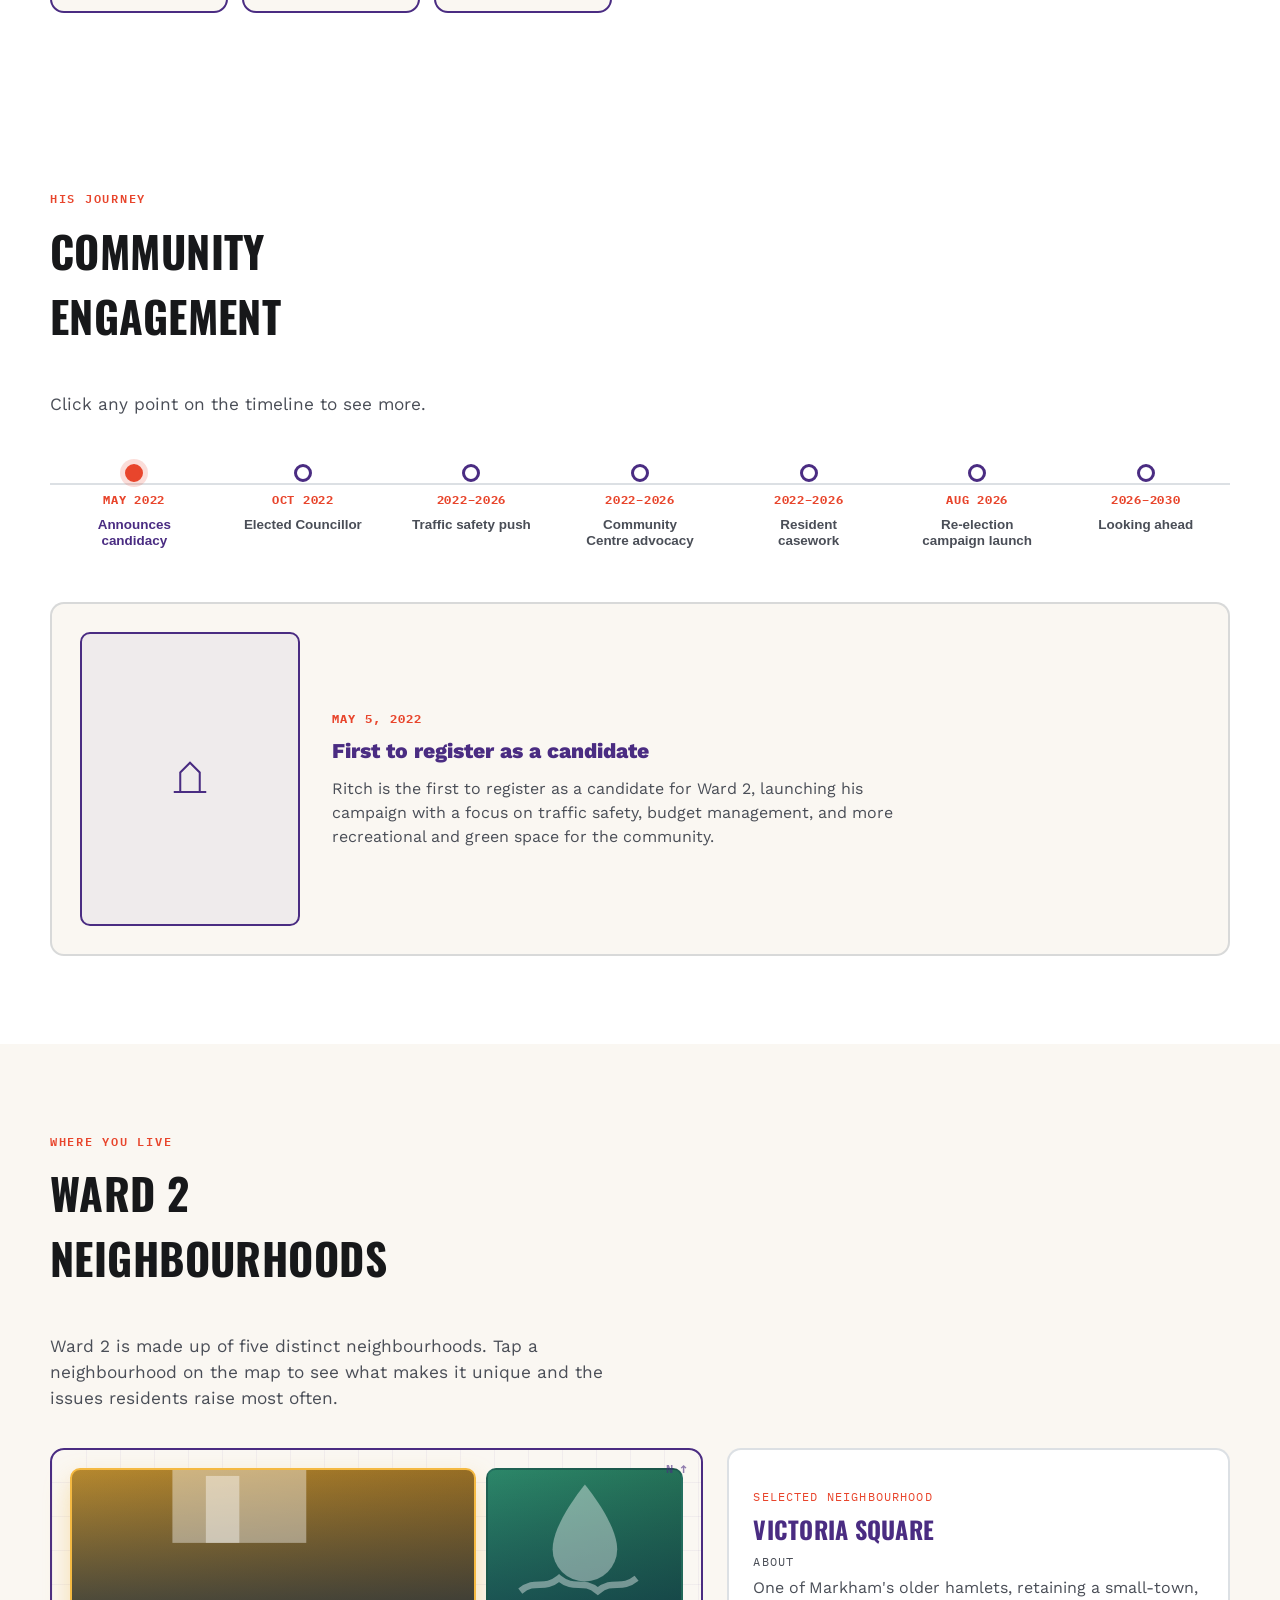
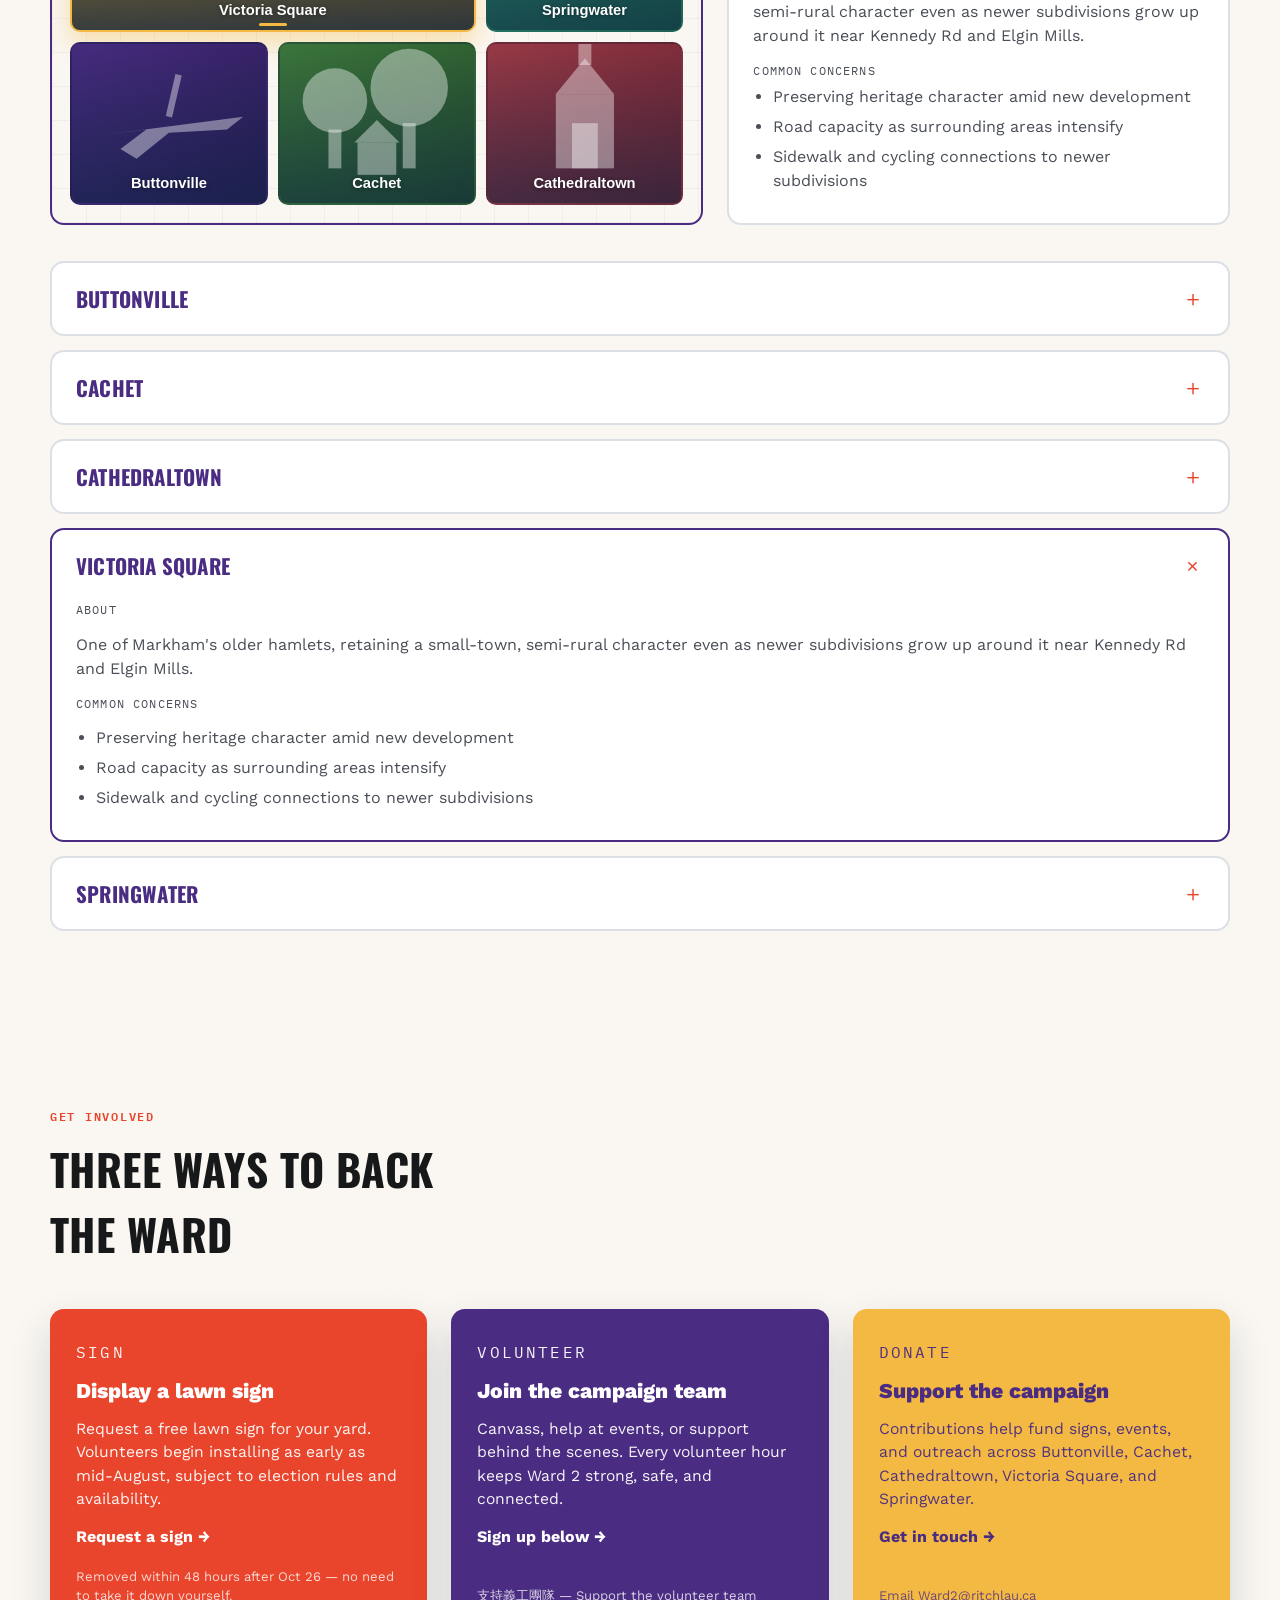
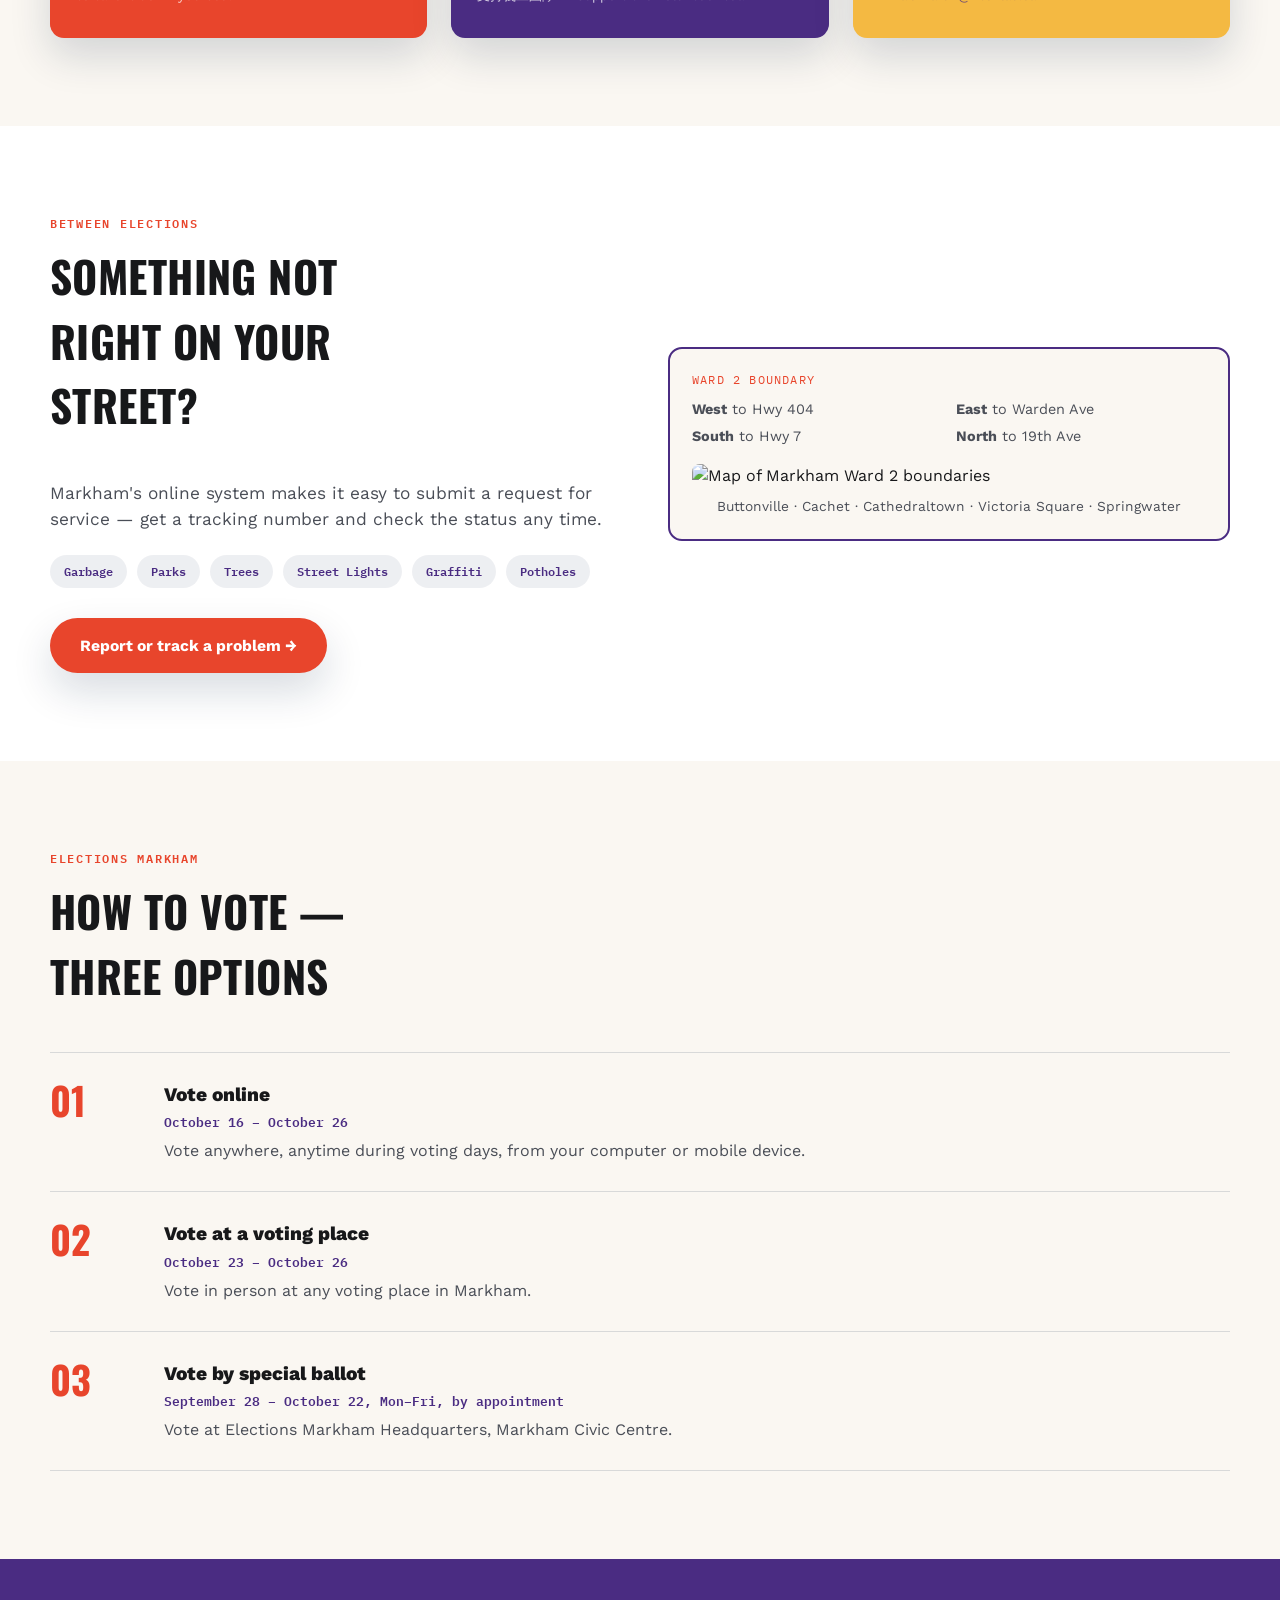
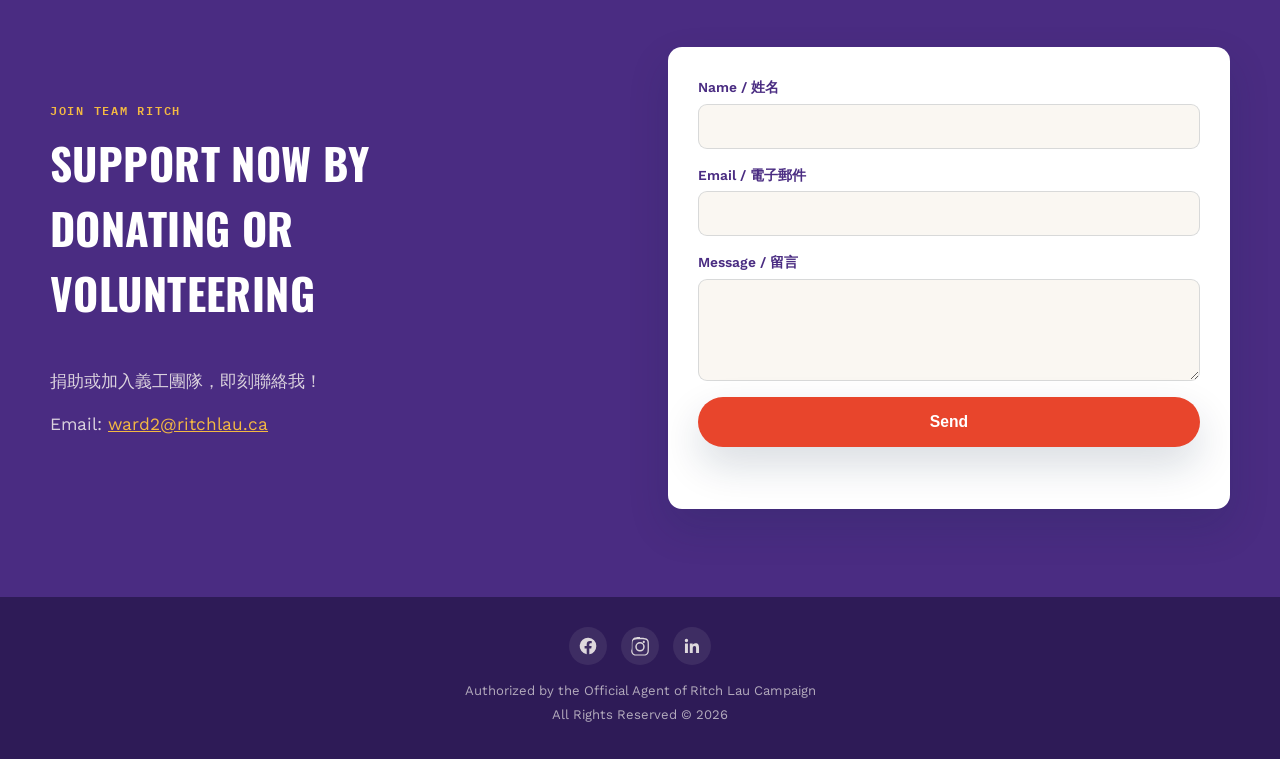
==== commit c4cbe393: "commit 1a2b3c4d5e6f7g8h9i0j" ====
--- a/index.html
+++ b/index.html
@@ -278,8 +278,8 @@
         </article>
 
         <article class="hz-panel" id="tl-5">
-          <div class="hz-panel__media">
-            <img src="https://ritchlau.ca/wp-content/uploads/2026/07/0801_EventPoster-683x1024.webp" alt="Campaign launch poster" loading="lazy">
+          <div class="hz-panel__media hz-panel__media--landscape">
+            <img src="images/campaign-launch-aug2026.jpg" alt="Ritch Lau with volunteers and supporters at the 2026 campaign launch event" loading="lazy">
           </div>
           <div class="hz-panel__text">
             <p class="hz-panel__eyebrow">Aug 1, 2026</p>
--- a/style.css
+++ b/style.css
@@ -415,6 +415,9 @@
   display:flex; align-items:center; justify-content:center;
   color:var(--navy); background:rgba(74,44,130,0.06);
 }
+
+.hz-panel__media--landscape{ aspect-ratio:4/3; }
+.hz-panel__media--landscape img{ object-fit:cover; object-position:center 30%; }
 .hz-panel__eyebrow{
   font-family:var(--font-mono); font-size:0.78rem; letter-spacing:0.1em;
   text-transform:uppercase; color:var(--red); margin:0 0 8px; font-weight:700;
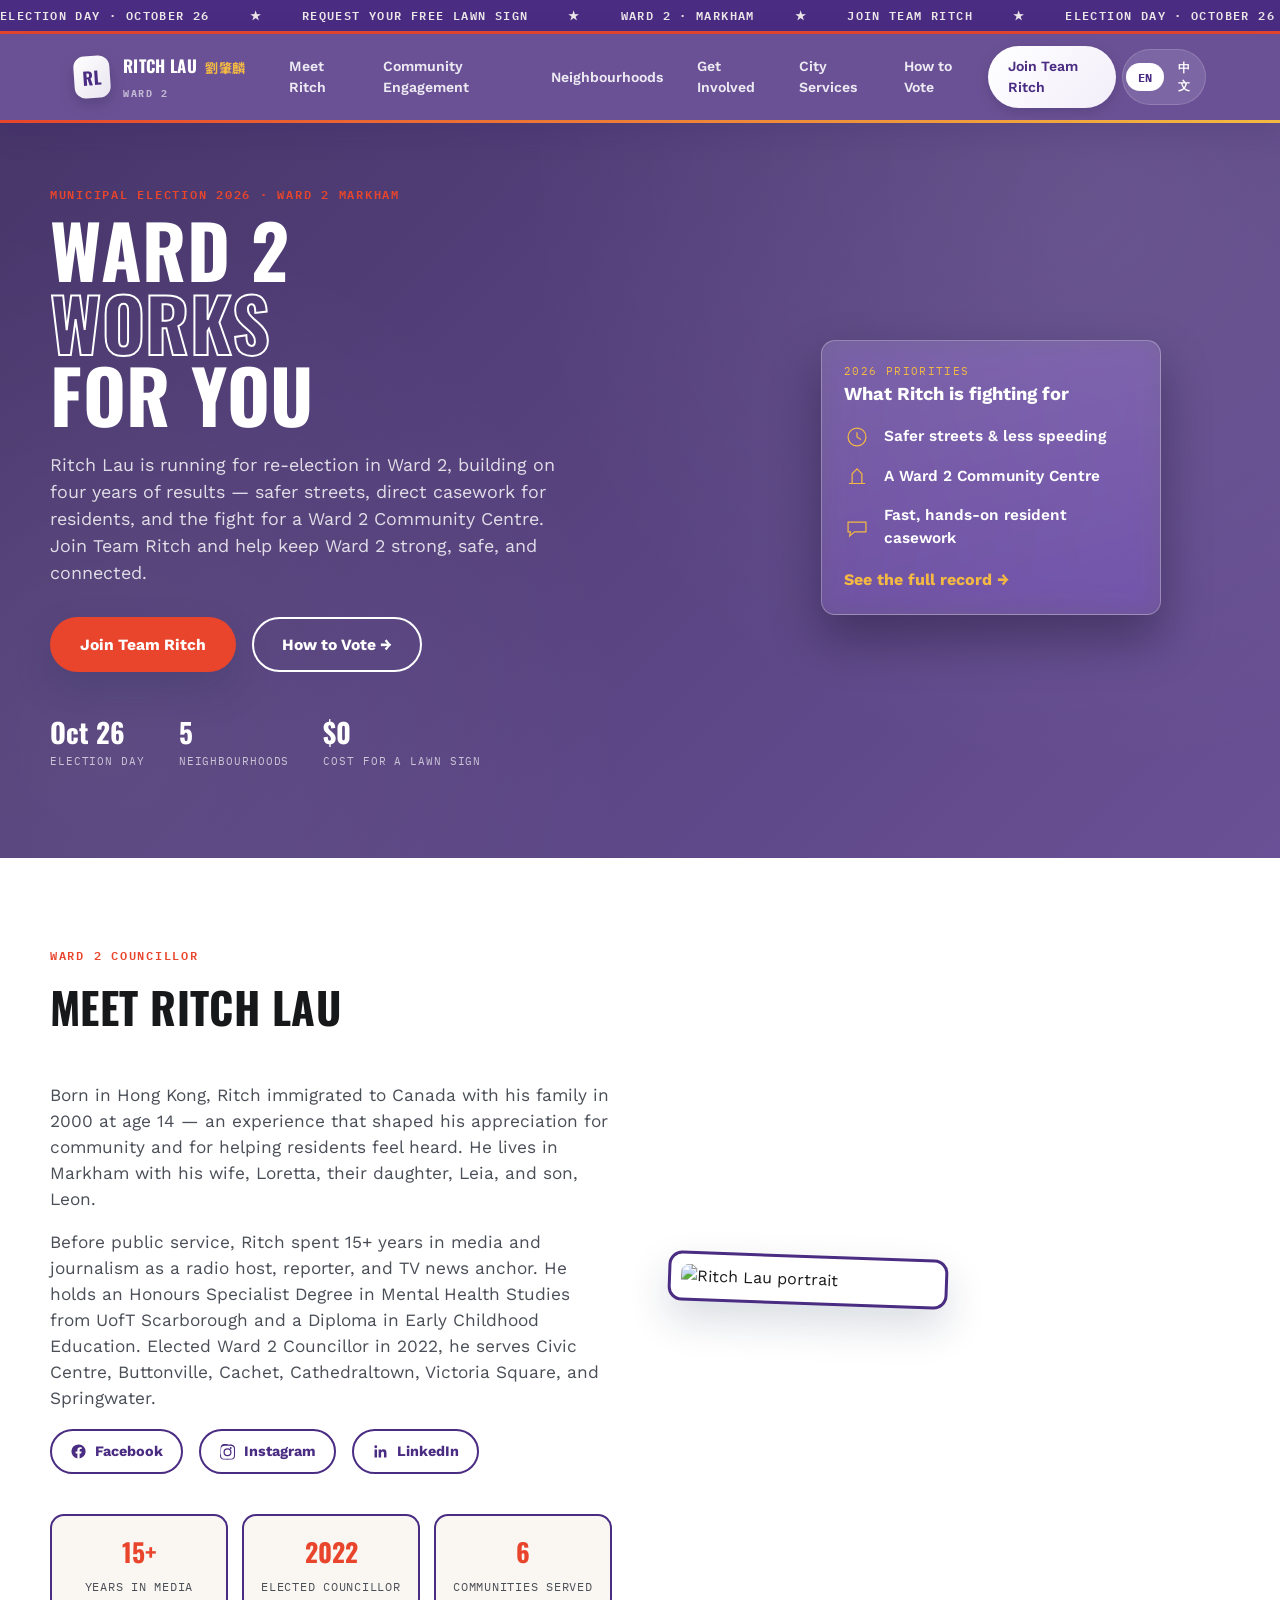
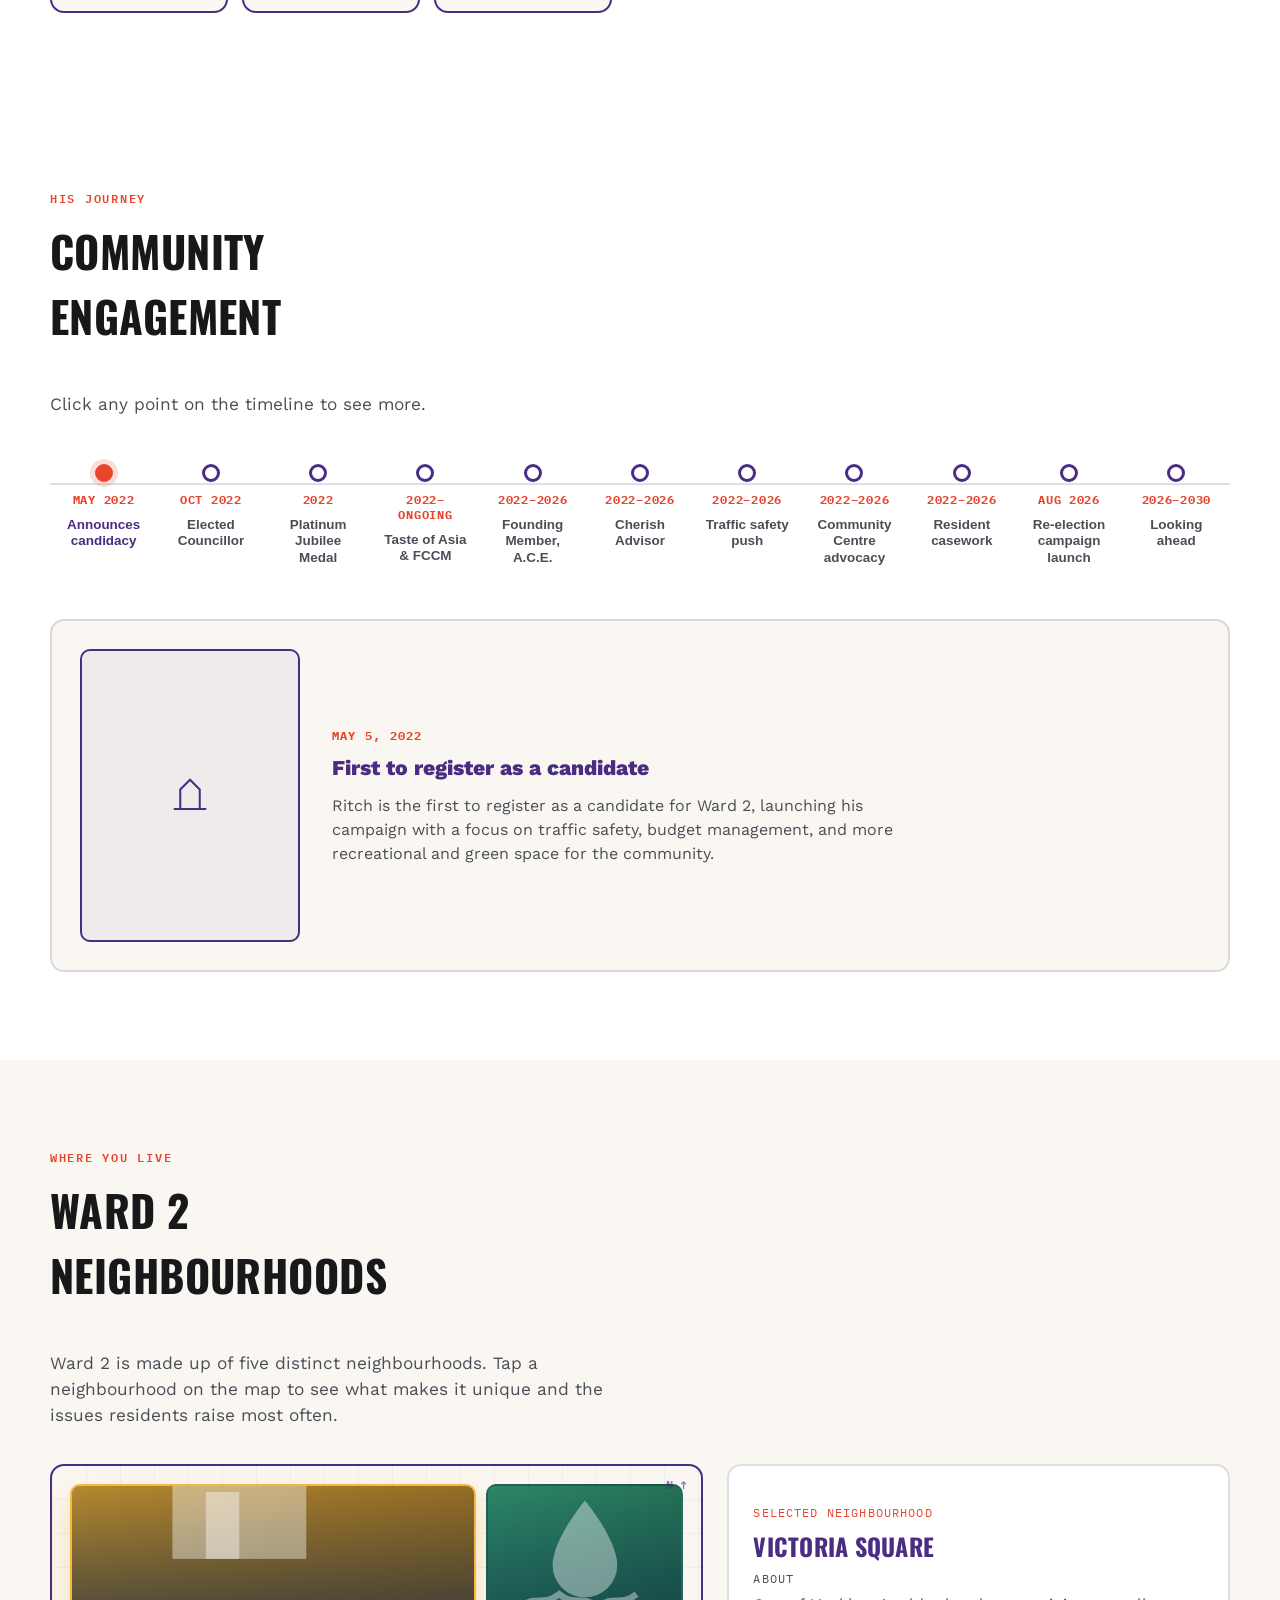
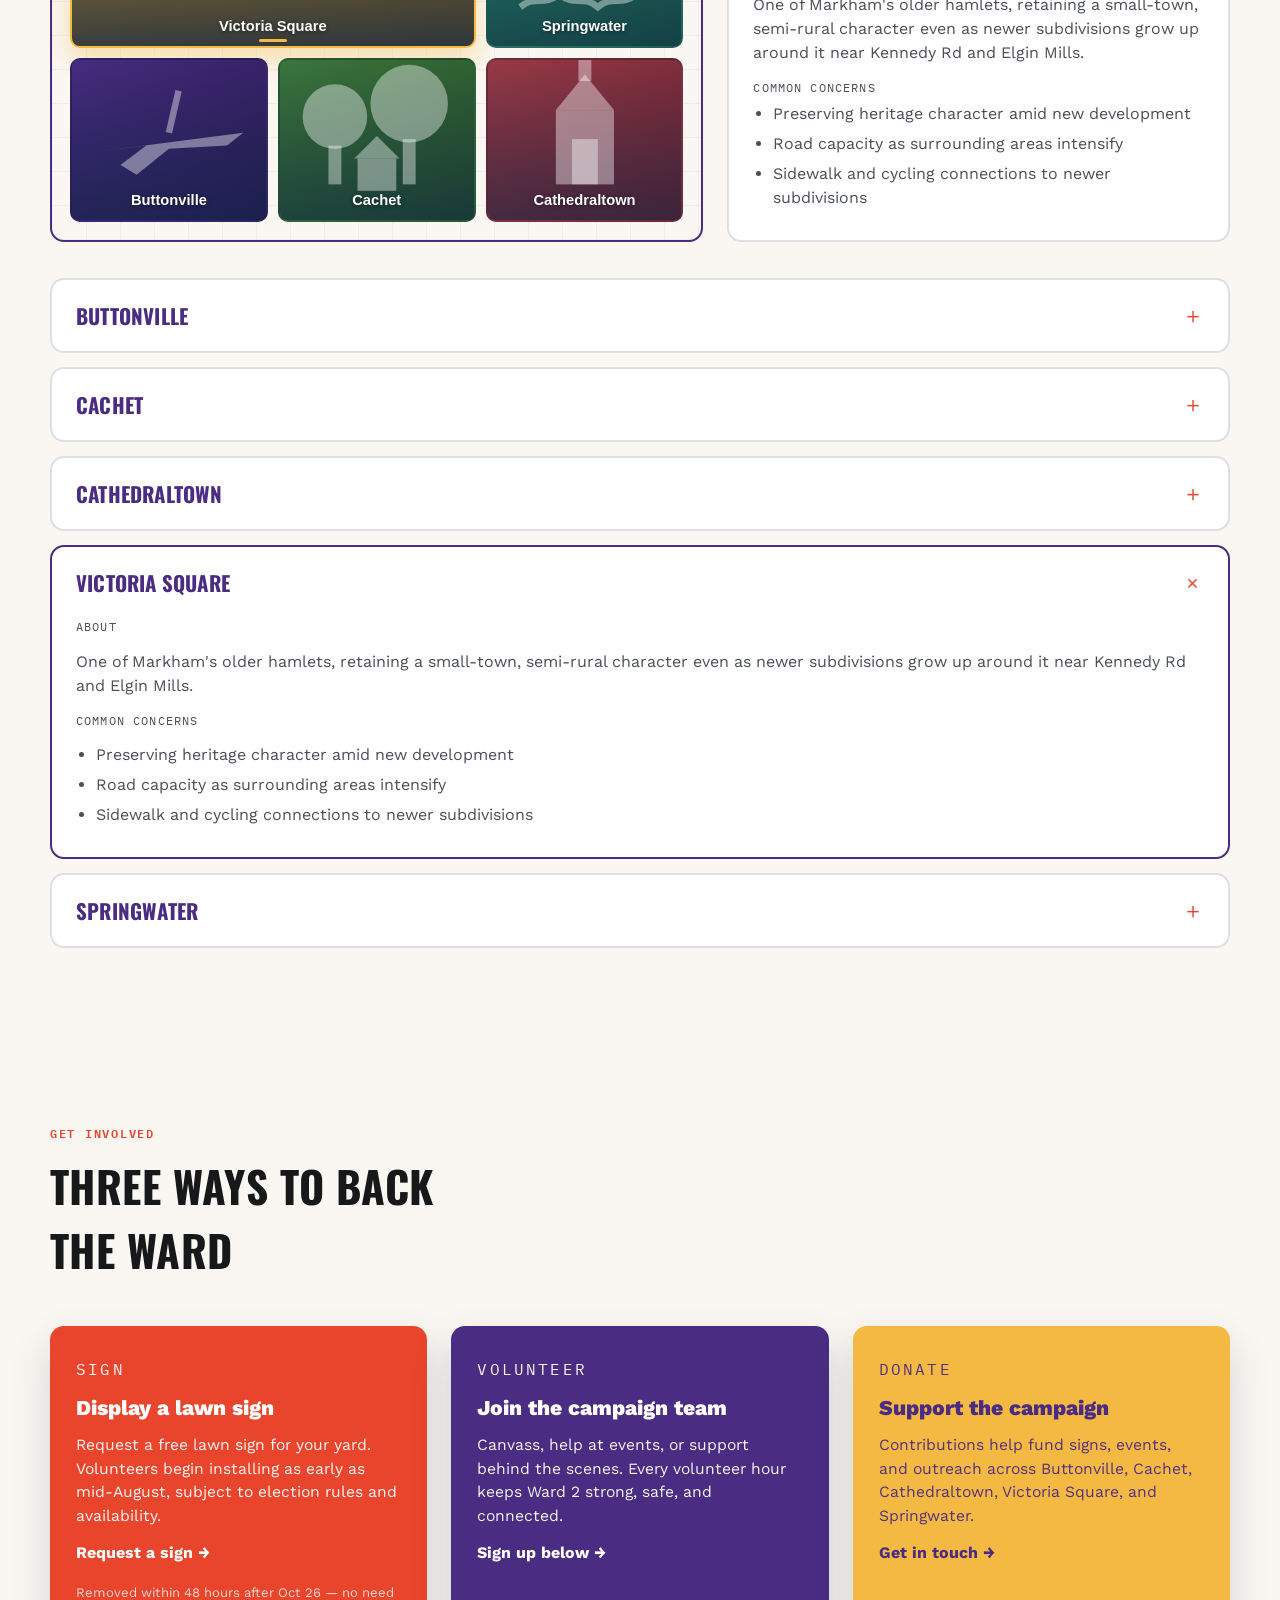
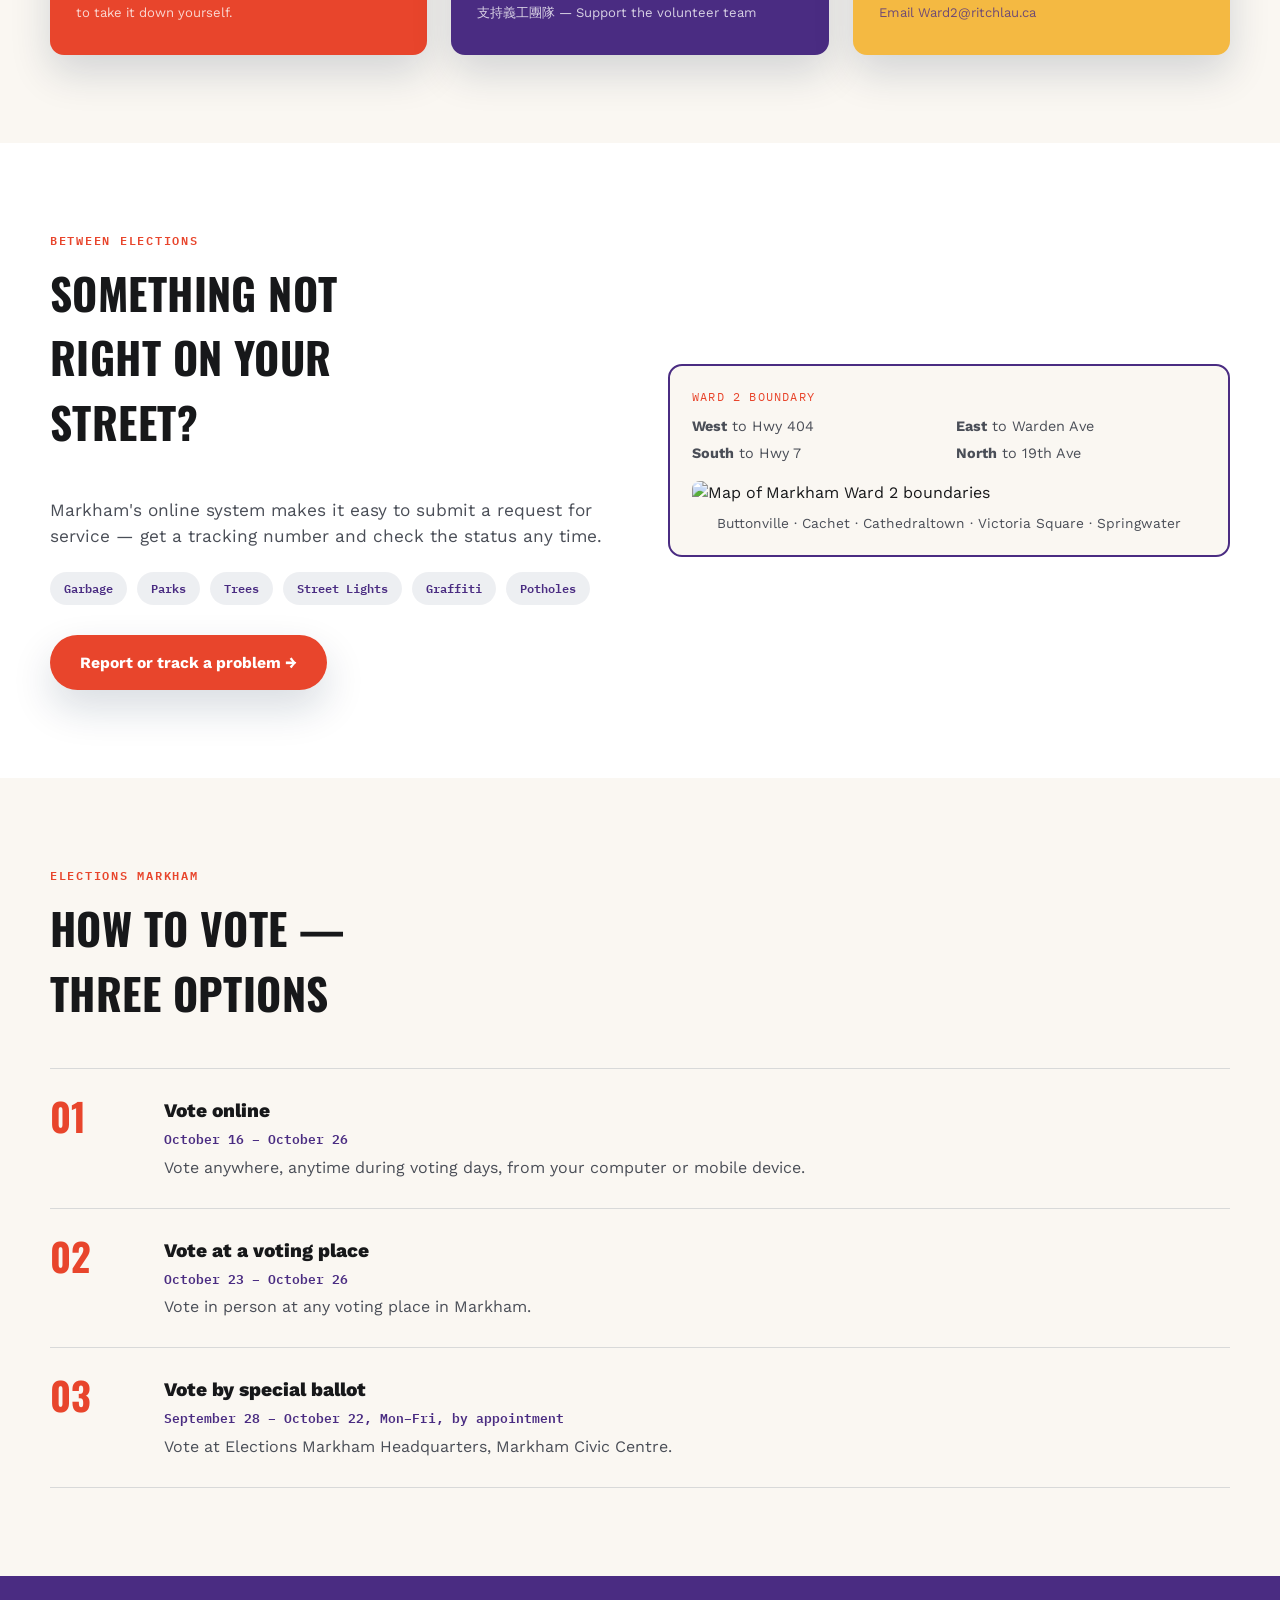
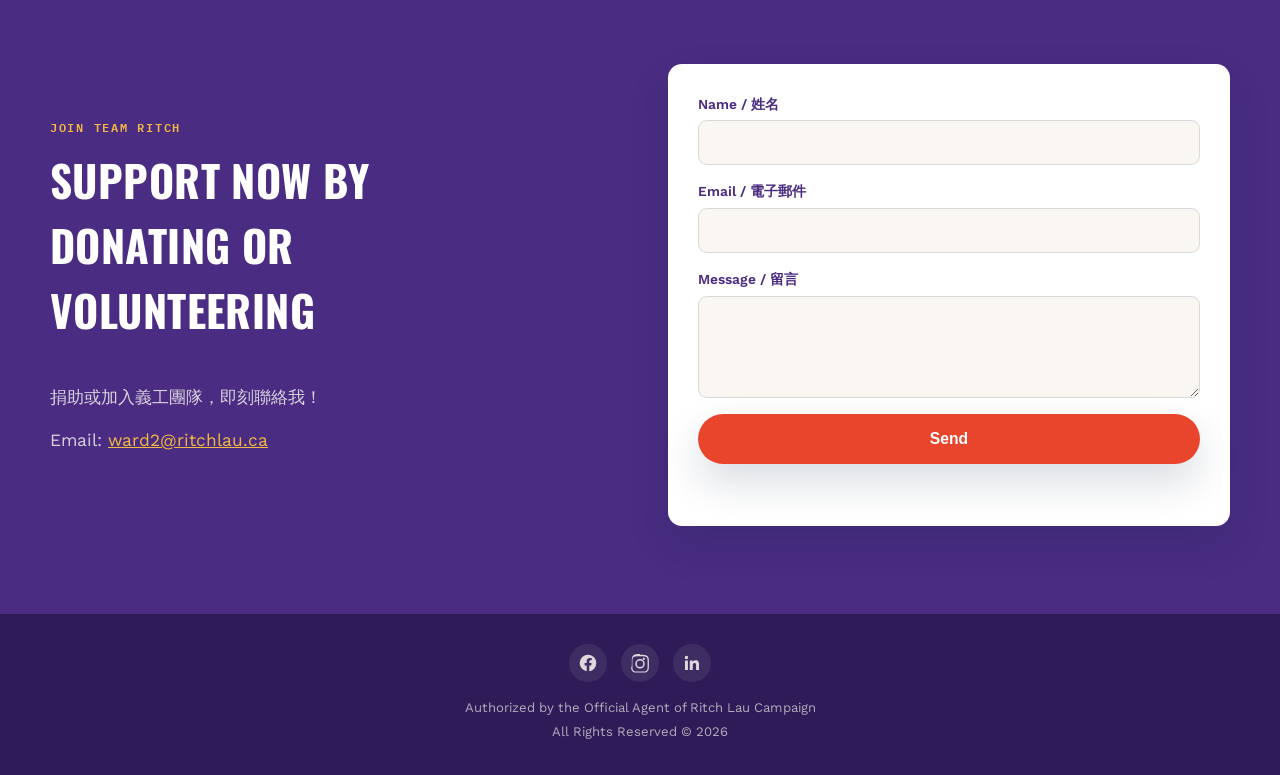
==== commit a3ca8a33: "commit 1a2b3c4d5e6f7g8h9i0j" ====
--- a/index.html
+++ b/index.html
@@ -188,6 +188,30 @@
             <span class="hz-node__label"><span class="lang-en">Elected Councillor</span><span class="lang-zh">當選市議員</span></span>
           </button>
 
+          <button class="hz-node" data-target="tl-1a" aria-expanded="false">
+            <span class="hz-node__dot"></span>
+            <span class="hz-node__year">2022</span>
+            <span class="hz-node__label"><span class="lang-en">Platinum Jubilee Medal</span><span class="lang-zh">白金禧獎章</span></span>
+          </button>
+
+          <button class="hz-node" data-target="tl-1b" aria-expanded="false">
+            <span class="hz-node__dot"></span>
+            <span class="hz-node__year">2022–Ongoing</span>
+            <span class="hz-node__label"><span class="lang-en">Taste of Asia &amp; FCCM</span><span class="lang-zh">亞洲風情節與FCCM</span></span>
+          </button>
+
+          <button class="hz-node" data-target="tl-1c" aria-expanded="false">
+            <span class="hz-node__dot"></span>
+            <span class="hz-node__year">2022–2026</span>
+            <span class="hz-node__label"><span class="lang-en">Founding Member, A.C.E.</span><span class="lang-zh">A.C.E.創會成員</span></span>
+          </button>
+
+          <button class="hz-node" data-target="tl-1d" aria-expanded="false">
+            <span class="hz-node__dot"></span>
+            <span class="hz-node__year">2022–2026</span>
+            <span class="hz-node__label"><span class="lang-en">Cherish Advisor</span><span class="lang-zh">Cherish榮譽顧問</span></span>
+          </button>
+
           <button class="hz-node" data-target="tl-2" aria-expanded="false">
             <span class="hz-node__dot"></span>
             <span class="hz-node__year">2022–2026</span>
@@ -241,6 +265,50 @@
             <p class="hz-panel__eyebrow"><span class="lang-en">October 2022</span><span class="lang-zh">2022年10月</span></p>
             <h3><span class="lang-en">Elected Ward 2 Councillor</span><span class="lang-zh">當選第二選區市議員</span></h3>
             <p><span class="lang-en">Wins the 2022 Municipal Election with 3,012 votes, becoming Councillor for Ward 2 and beginning direct constituent work across Civic Centre, Buttonville, Cachet, Cathedraltown, Victoria Square, and Springwater.</span><span class="lang-zh">在2022年市政選舉中以3,012票當選，成為第二選區市議員，開始為Civic Centre、Buttonville、Cachet、Cathedraltown、Victoria Square及Springwater的居民直接服務。</span></p>
+          </div>
+        </article>
+
+        <article class="hz-panel" id="tl-1a">
+          <div class="hz-panel__media">
+            <img src="https://ritchlau.ca/wp-content/uploads/2022/07/CertPin1-768x1024.jpg" alt="Queen Elizabeth II's Platinum Jubilee Medal certificate and pin" loading="lazy">
+          </div>
+          <div class="hz-panel__text">
+            <p class="hz-panel__eyebrow">2022</p>
+            <h3><span class="lang-en">Queen Elizabeth II's Platinum Jubilee Medal recipient</span><span class="lang-zh">獲頒女皇伊麗莎白二世白金禧獎章</span></h3>
+            <p><span class="lang-en">Ritch was recognized as a recipient of the Queen Elizabeth II's Platinum Jubilee Medal in 2022, honouring his contributions to the community.</span><span class="lang-zh">劉肇麟於2022年獲頒女皇伊麗莎白二世白金禧獎章，以表揚他對社區的貢獻。</span></p>
+          </div>
+        </article>
+
+        <article class="hz-panel" id="tl-1b">
+          <div class="hz-panel__media">
+            <img src="https://ritchlau.ca/wp-content/uploads/2022/07/withIsa-1-1024x683.jpg" alt="Ritch Lau volunteering with the Taste of Asia festival and FCCM" loading="lazy">
+          </div>
+          <div class="hz-panel__text">
+            <p class="hz-panel__eyebrow"><span class="lang-en">2022 – Ongoing</span><span class="lang-zh">2022年至今</span></p>
+            <h3><span class="lang-en">Taste of Asia organizing committee &amp; FCCM volunteer</span><span class="lang-zh">「亞洲風情節」籌委會委員及FCCM義工</span></h3>
+            <p><span class="lang-en">Ritch serves as an Organizing Committee member for the City of Markham's Taste of Asia festival, and volunteers with the Federation of Chinese Canadians in Markham (FCCM), helping connect residents across the community.</span><span class="lang-zh">劉肇麟擔任萬錦市「亞洲風情節」籌委會委員，同時是加拿大華人聯合會（萬錦）（FCCM）義工，致力連繫社區居民。</span></p>
+          </div>
+        </article>
+
+        <article class="hz-panel" id="tl-1c">
+          <div class="hz-panel__media">
+            <img src="https://ritchlau.ca/wp-content/uploads/2022/05/Rapid-Test-Kit-Giveaway-768x768.jpg" alt="Active Community Engagement rapid test kit giveaway event" loading="lazy">
+          </div>
+          <div class="hz-panel__text">
+            <p class="hz-panel__eyebrow"><span class="lang-en">2022 – 2026</span><span class="lang-zh">2022至2026年</span></p>
+            <h3><span class="lang-en">Founding member, Active Community Engagement (A.C.E.)</span><span class="lang-zh">Active Community Engagement（A.C.E.）創會成員</span></h3>
+            <p><span class="lang-en">As former President and a founding member of Active Community Engagement (A.C.E.), Ritch helped organize community initiatives such as rapid test kit giveaways for residents.</span><span class="lang-zh">劉肇麟為Active Community Engagement（A.C.E.）前任會長及創會成員，曾協助組織社區活動，包括為居民派發快速測試套裝。</span></p>
+          </div>
+        </article>
+
+        <article class="hz-panel" id="tl-1d">
+          <div class="hz-panel__media">
+            <img src="https://ritchlau.ca/wp-content/uploads/2026/06/Cherish-768x768.jpg" alt="Ritch Lau with Cherish Integrated Services" loading="lazy">
+          </div>
+          <div class="hz-panel__text">
+            <p class="hz-panel__eyebrow"><span class="lang-en">2022 – 2026</span><span class="lang-zh">2022至2026年</span></p>
+            <h3><span class="lang-en">Honorary Advisor, Cherish Integrated Services</span><span class="lang-zh">Cherish Integrated Services榮譽顧問</span></h3>
+            <p><span class="lang-en">Ritch serves as an Honorary Advisor to Cherish Integrated Services, supporting their work in the community.</span><span class="lang-zh">劉肇麟擔任Cherish Integrated Services榮譽顧問，支持其社區服務工作。</span></p>
           </div>
         </article>
 
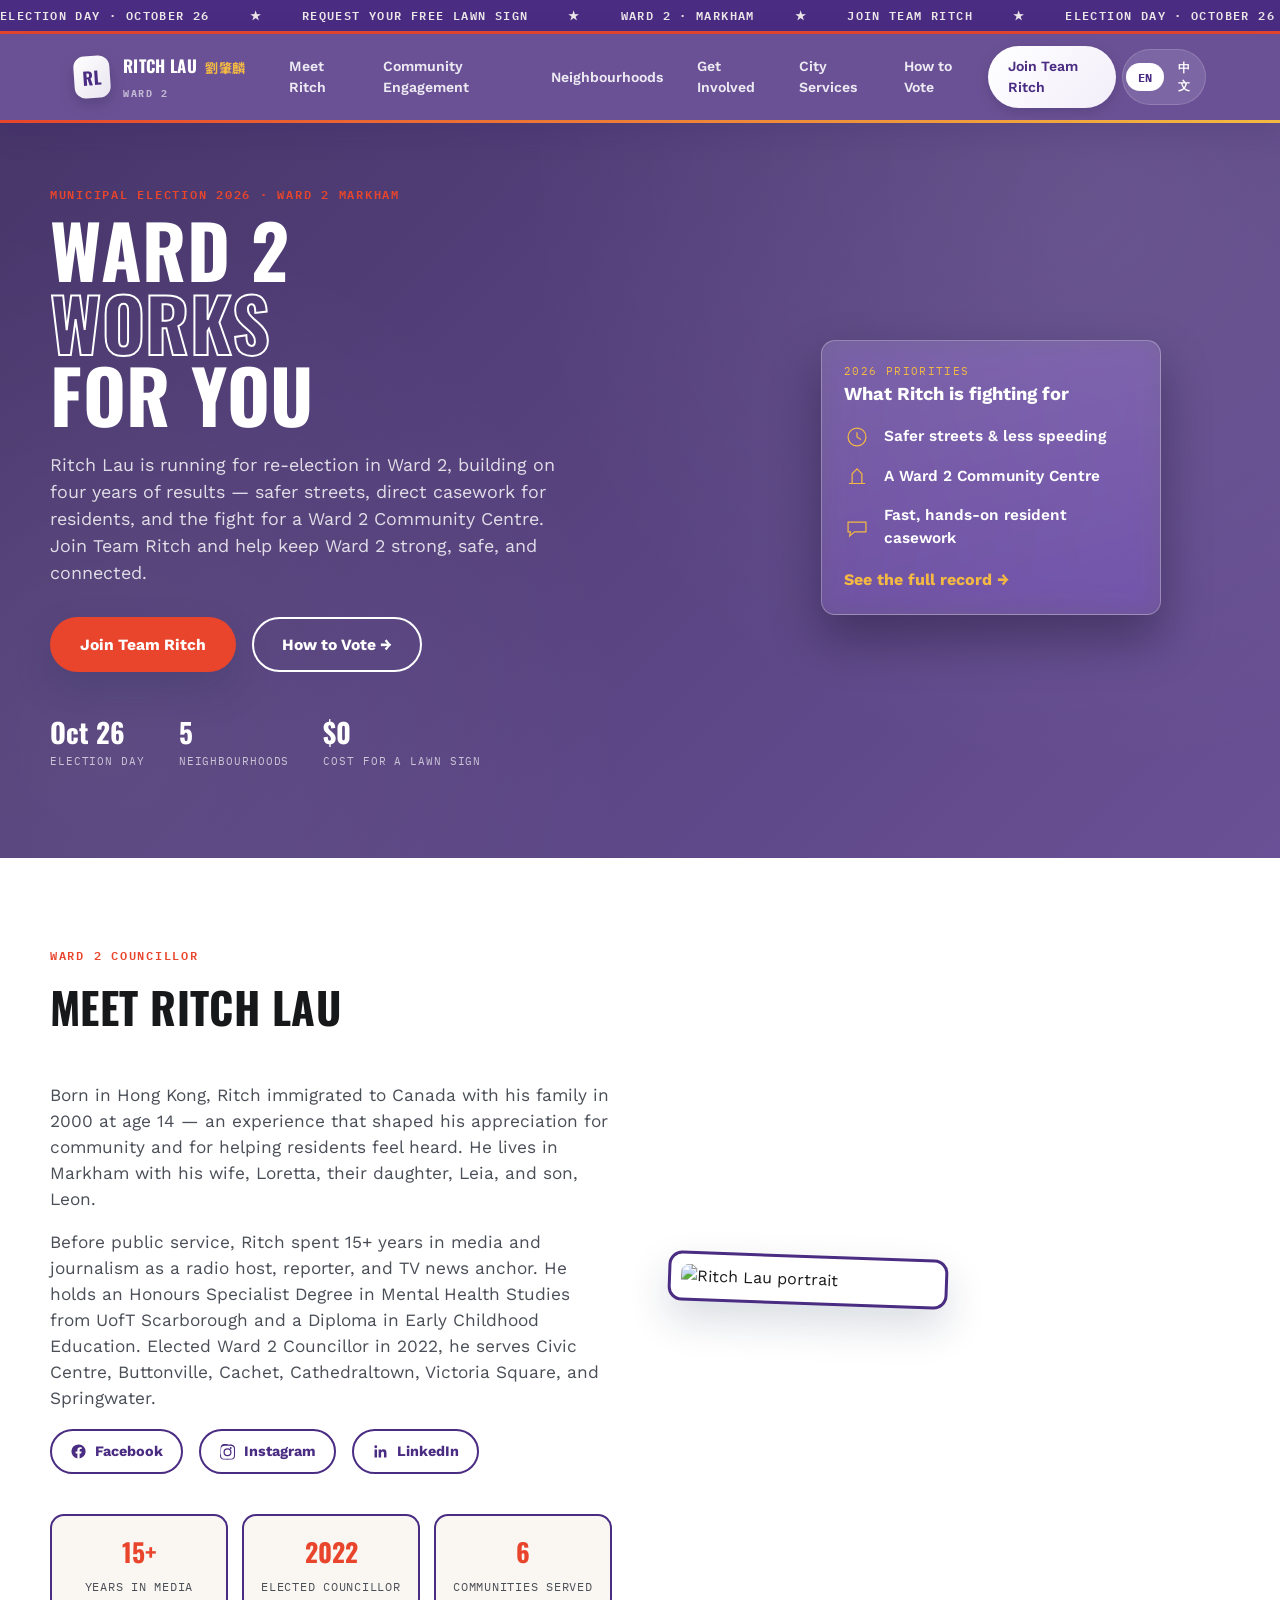
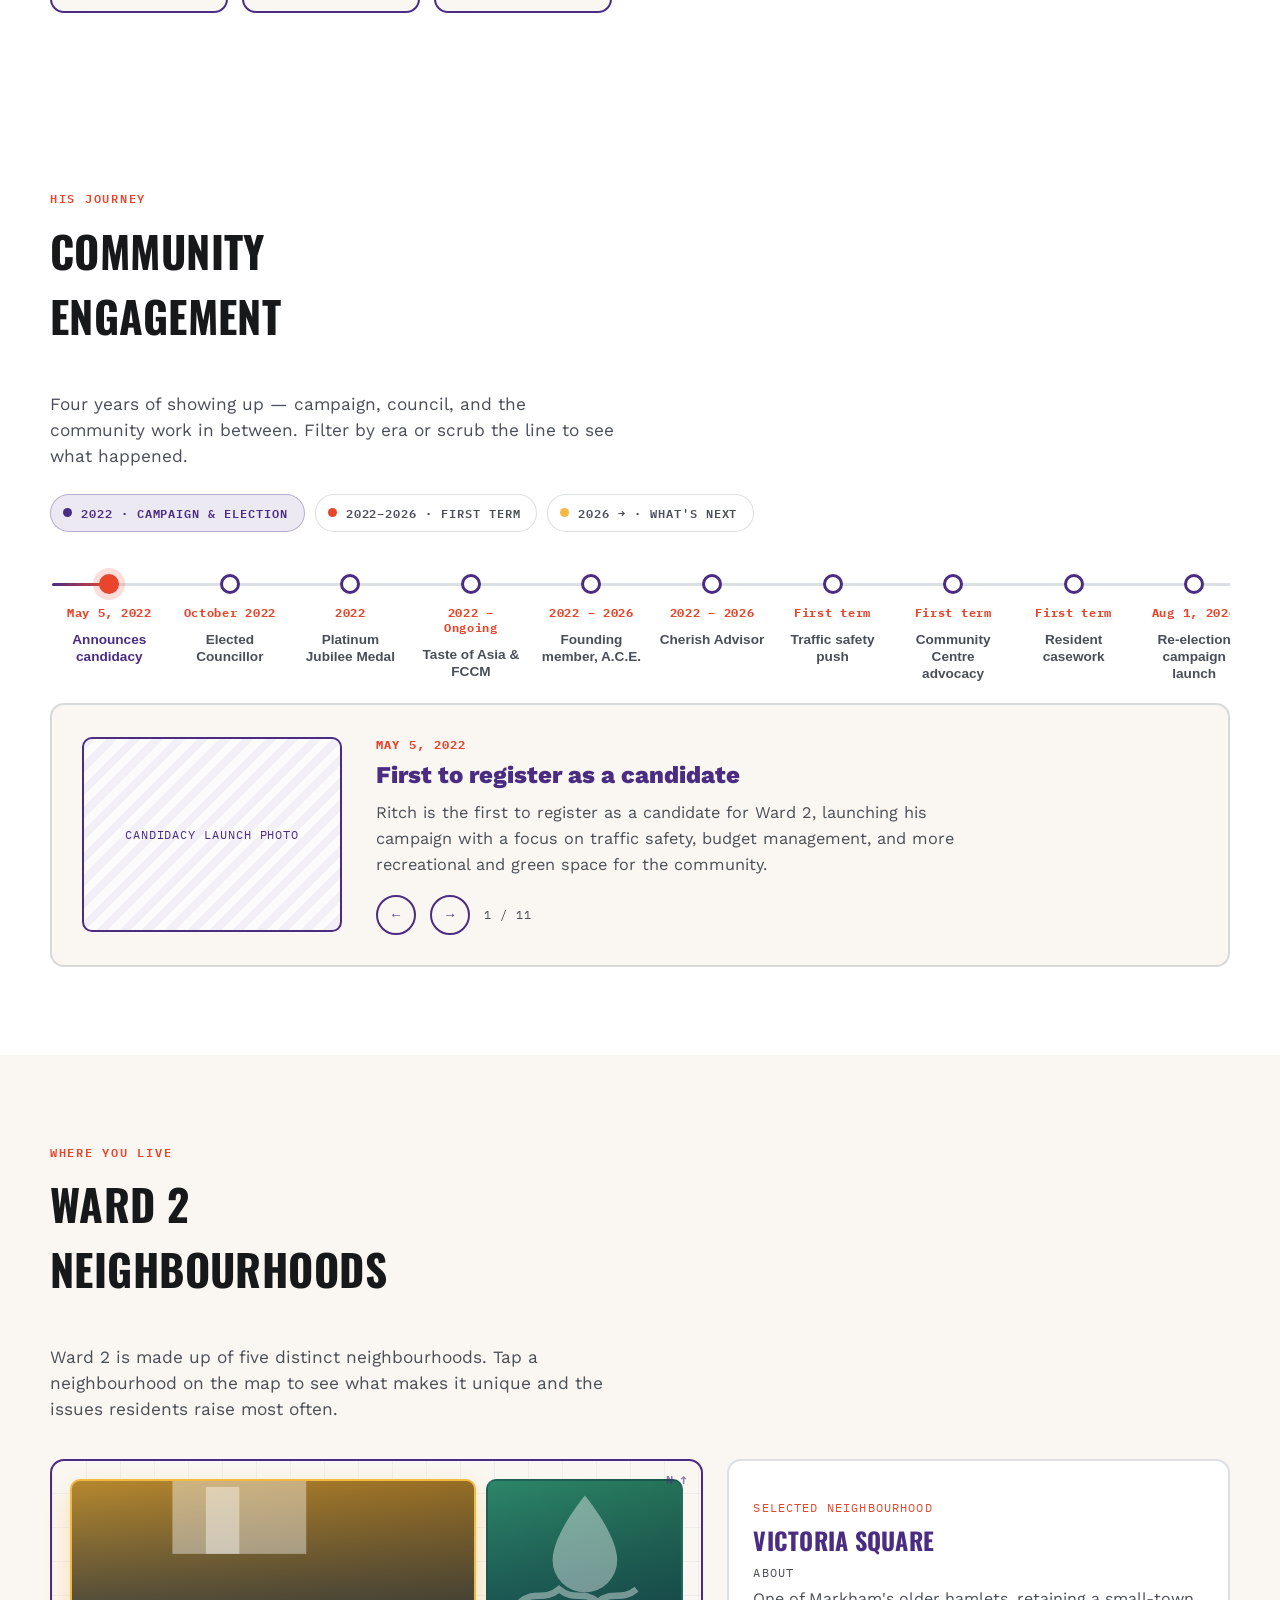
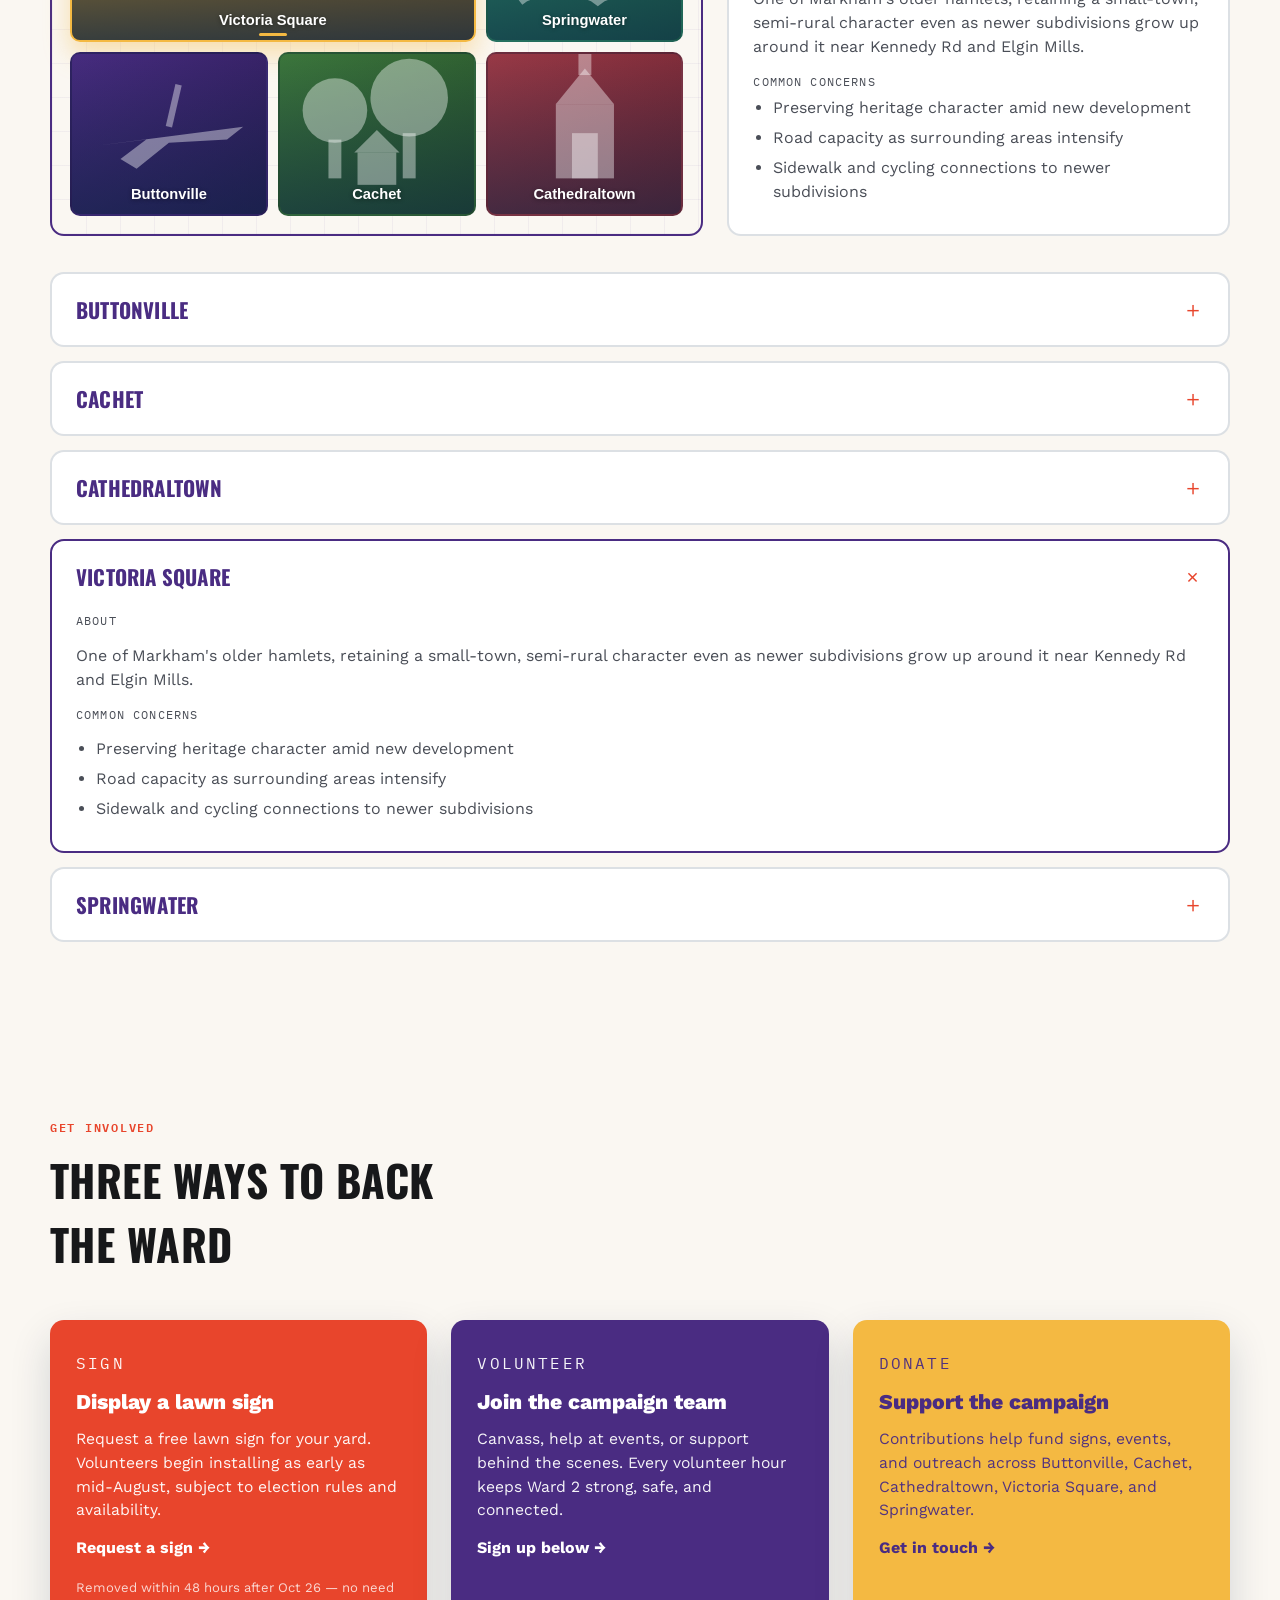
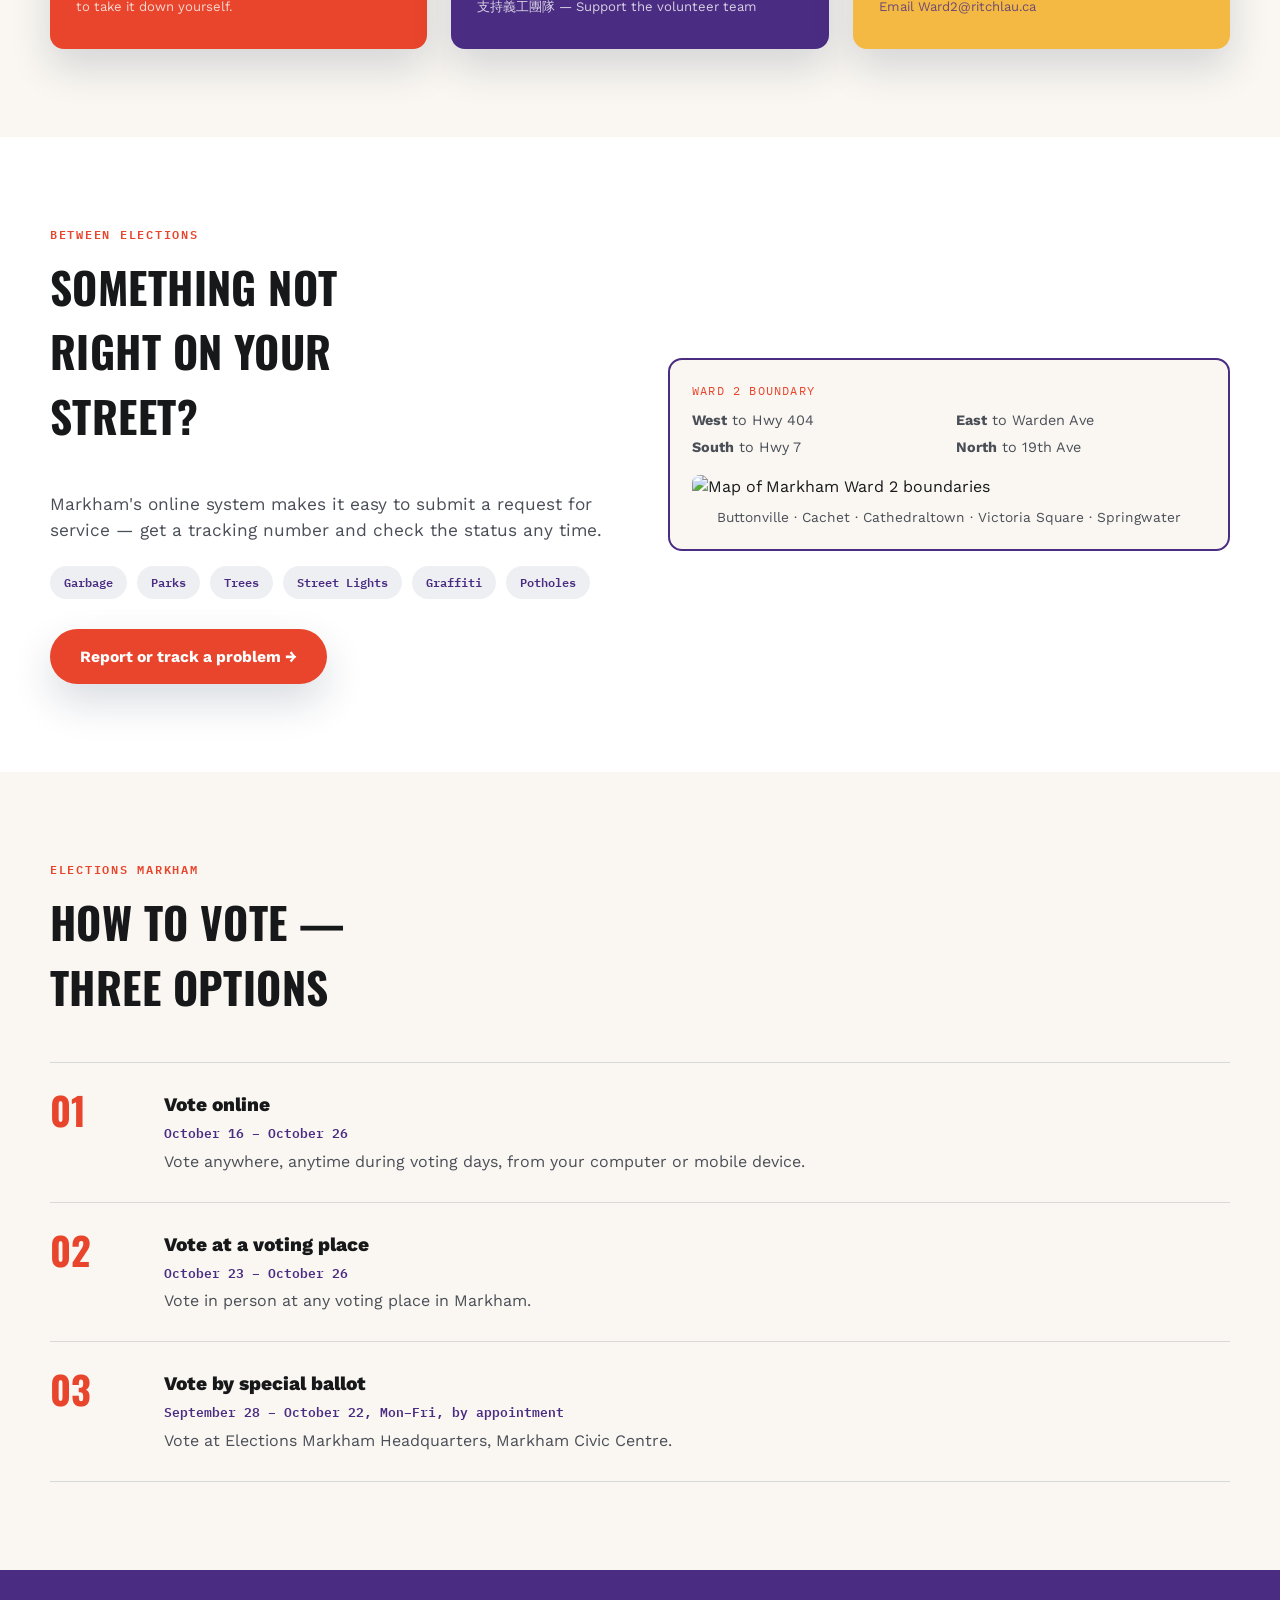
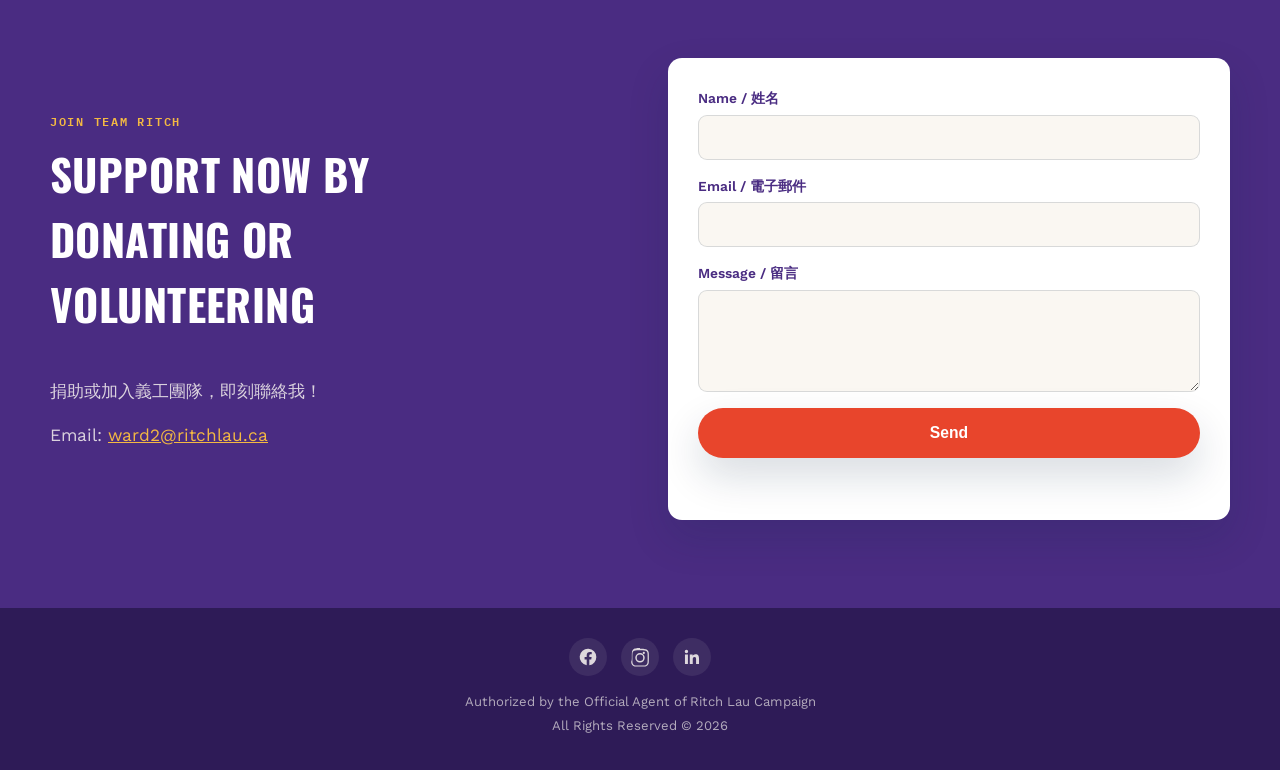
==== commit d8e26abe: "commit 1a2b3c4d5e6f7g8h9i0j" ====
--- a/index.html
+++ b/index.html
@@ -168,208 +168,37 @@
       <p class="eyebrow"><span class="lang-en">His journey</span><span class="lang-zh">他的歷程</span></p>
       <h2 class="section__title"><span class="lang-en">Community Engagement</span><span class="lang-zh">社區參與</span></h2>
       <p class="body-lg" style="margin-bottom:8px;">
-        <span class="lang-en">Click any point on the timeline to see more.</span>
-        <span class="lang-zh">點擊時間線上任何一點，查看詳情。</span>
+        <span class="lang-en">Four years of showing up — campaign, council, and the community work in between. Filter by era or scrub the line to see what happened.</span>
+        <span class="lang-zh">四年來的親身參與 — 由競選、議會工作，到期間的社區服務。可按階段篩選，或拖動時間線查看詳情。</span>
       </p>
 
-      <div class="hz-timeline" id="hzTimeline">
-        <div class="hz-timeline__track">
-          <div class="hz-timeline__line"></div>
-
-          <button class="hz-node hz-node--active" data-target="tl-0" aria-expanded="true">
-            <span class="hz-node__dot"></span>
-            <span class="hz-node__year">May 2022</span>
-            <span class="hz-node__label"><span class="lang-en">Announces candidacy</span><span class="lang-zh">宣布參選</span></span>
-          </button>
-
-          <button class="hz-node" data-target="tl-1" aria-expanded="false">
-            <span class="hz-node__dot"></span>
-            <span class="hz-node__year">Oct 2022</span>
-            <span class="hz-node__label"><span class="lang-en">Elected Councillor</span><span class="lang-zh">當選市議員</span></span>
-          </button>
-
-          <button class="hz-node" data-target="tl-1a" aria-expanded="false">
-            <span class="hz-node__dot"></span>
-            <span class="hz-node__year">2022</span>
-            <span class="hz-node__label"><span class="lang-en">Platinum Jubilee Medal</span><span class="lang-zh">白金禧獎章</span></span>
-          </button>
-
-          <button class="hz-node" data-target="tl-1b" aria-expanded="false">
-            <span class="hz-node__dot"></span>
-            <span class="hz-node__year">2022–Ongoing</span>
-            <span class="hz-node__label"><span class="lang-en">Taste of Asia &amp; FCCM</span><span class="lang-zh">亞洲風情節與FCCM</span></span>
-          </button>
-
-          <button class="hz-node" data-target="tl-1c" aria-expanded="false">
-            <span class="hz-node__dot"></span>
-            <span class="hz-node__year">2022–2026</span>
-            <span class="hz-node__label"><span class="lang-en">Founding Member, A.C.E.</span><span class="lang-zh">A.C.E.創會成員</span></span>
-          </button>
-
-          <button class="hz-node" data-target="tl-1d" aria-expanded="false">
-            <span class="hz-node__dot"></span>
-            <span class="hz-node__year">2022–2026</span>
-            <span class="hz-node__label"><span class="lang-en">Cherish Advisor</span><span class="lang-zh">Cherish榮譽顧問</span></span>
-          </button>
-
-          <button class="hz-node" data-target="tl-2" aria-expanded="false">
-            <span class="hz-node__dot"></span>
-            <span class="hz-node__year">2022–2026</span>
-            <span class="hz-node__label"><span class="lang-en">Traffic safety push</span><span class="lang-zh">爭取交通安全</span></span>
-          </button>
-
-          <button class="hz-node" data-target="tl-3" aria-expanded="false">
-            <span class="hz-node__dot"></span>
-            <span class="hz-node__year">2022–2026</span>
-            <span class="hz-node__label"><span class="lang-en">Community Centre advocacy</span><span class="lang-zh">爭取興建社區中心</span></span>
-          </button>
-
-          <button class="hz-node" data-target="tl-4" aria-expanded="false">
-            <span class="hz-node__dot"></span>
-            <span class="hz-node__year">2022–2026</span>
-            <span class="hz-node__label"><span class="lang-en">Resident casework</span><span class="lang-zh">為居民跟進個案</span></span>
-          </button>
-
-          <button class="hz-node" data-target="tl-5" aria-expanded="false">
-            <span class="hz-node__dot"></span>
-            <span class="hz-node__year">Aug 2026</span>
-            <span class="hz-node__label"><span class="lang-en">Re-election campaign launch</span><span class="lang-zh">連任競選啟動</span></span>
-          </button>
-
-          <button class="hz-node" data-target="tl-6" aria-expanded="false">
-            <span class="hz-node__dot"></span>
-            <span class="hz-node__year">2026–2030</span>
-            <span class="hz-node__label"><span class="lang-en">Looking ahead</span><span class="lang-zh">展望未來</span></span>
-          </button>
-        </div>
-      </div>
-
-      <div class="hz-panels" id="hzPanels">
-
-        <article class="hz-panel hz-panel--active" id="tl-0">
-          <div class="hz-panel__media hz-panel__media--icon">
-            <svg viewBox="0 0 64 64" width="52" height="52" fill="none" stroke="currentColor" stroke-width="2.5"><path d="M12 48 L52 48 M20 48 L20 24 L32 12 L44 24 L44 48"/></svg>
-          </div>
-          <div class="hz-panel__text">
-            <p class="hz-panel__eyebrow">May 5, 2022</p>
-            <h3><span class="lang-en">First to register as a candidate</span><span class="lang-zh">首位登記參選人</span></h3>
-            <p><span class="lang-en">Ritch is the first to register as a candidate for Ward 2, launching his campaign with a focus on traffic safety, budget management, and more recreational and green space for the community.</span><span class="lang-zh">劉肇麟成為第二選區首位登記參選人，競選重點包括交通安全、財政管理，以及增加社區康樂及綠化空間。</span></p>
-          </div>
-        </article>
-
-        <article class="hz-panel" id="tl-1">
-          <div class="hz-panel__media">
-            <img src="https://ritchlau.ca/wp-content/uploads/2026/05/HZ8_0651_edited-768x1152.webp" alt="Ritch Lau portrait" loading="lazy">
-          </div>
-          <div class="hz-panel__text">
-            <p class="hz-panel__eyebrow"><span class="lang-en">October 2022</span><span class="lang-zh">2022年10月</span></p>
-            <h3><span class="lang-en">Elected Ward 2 Councillor</span><span class="lang-zh">當選第二選區市議員</span></h3>
-            <p><span class="lang-en">Wins the 2022 Municipal Election with 3,012 votes, becoming Councillor for Ward 2 and beginning direct constituent work across Civic Centre, Buttonville, Cachet, Cathedraltown, Victoria Square, and Springwater.</span><span class="lang-zh">在2022年市政選舉中以3,012票當選，成為第二選區市議員，開始為Civic Centre、Buttonville、Cachet、Cathedraltown、Victoria Square及Springwater的居民直接服務。</span></p>
-          </div>
-        </article>
-
-        <article class="hz-panel" id="tl-1a">
-          <div class="hz-panel__media">
-            <img src="https://ritchlau.ca/wp-content/uploads/2022/07/CertPin1-768x1024.jpg" alt="Queen Elizabeth II's Platinum Jubilee Medal certificate and pin" loading="lazy">
-          </div>
-          <div class="hz-panel__text">
-            <p class="hz-panel__eyebrow">2022</p>
-            <h3><span class="lang-en">Queen Elizabeth II's Platinum Jubilee Medal recipient</span><span class="lang-zh">獲頒女皇伊麗莎白二世白金禧獎章</span></h3>
-            <p><span class="lang-en">Ritch was recognized as a recipient of the Queen Elizabeth II's Platinum Jubilee Medal in 2022, honouring his contributions to the community.</span><span class="lang-zh">劉肇麟於2022年獲頒女皇伊麗莎白二世白金禧獎章，以表揚他對社區的貢獻。</span></p>
-          </div>
-        </article>
-
-        <article class="hz-panel" id="tl-1b">
-          <div class="hz-panel__media">
-            <img src="https://ritchlau.ca/wp-content/uploads/2022/07/withIsa-1-1024x683.jpg" alt="Ritch Lau volunteering with the Taste of Asia festival and FCCM" loading="lazy">
-          </div>
-          <div class="hz-panel__text">
-            <p class="hz-panel__eyebrow"><span class="lang-en">2022 – Ongoing</span><span class="lang-zh">2022年至今</span></p>
-            <h3><span class="lang-en">Taste of Asia organizing committee &amp; FCCM volunteer</span><span class="lang-zh">「亞洲風情節」籌委會委員及FCCM義工</span></h3>
-            <p><span class="lang-en">Ritch serves as an Organizing Committee member for the City of Markham's Taste of Asia festival, and volunteers with the Federation of Chinese Canadians in Markham (FCCM), helping connect residents across the community.</span><span class="lang-zh">劉肇麟擔任萬錦市「亞洲風情節」籌委會委員，同時是加拿大華人聯合會（萬錦）（FCCM）義工，致力連繫社區居民。</span></p>
-          </div>
-        </article>
-
-        <article class="hz-panel" id="tl-1c">
-          <div class="hz-panel__media">
-            <img src="https://ritchlau.ca/wp-content/uploads/2022/05/Rapid-Test-Kit-Giveaway-768x768.jpg" alt="Active Community Engagement rapid test kit giveaway event" loading="lazy">
-          </div>
-          <div class="hz-panel__text">
-            <p class="hz-panel__eyebrow"><span class="lang-en">2022 – 2026</span><span class="lang-zh">2022至2026年</span></p>
-            <h3><span class="lang-en">Founding member, Active Community Engagement (A.C.E.)</span><span class="lang-zh">Active Community Engagement（A.C.E.）創會成員</span></h3>
-            <p><span class="lang-en">As former President and a founding member of Active Community Engagement (A.C.E.), Ritch helped organize community initiatives such as rapid test kit giveaways for residents.</span><span class="lang-zh">劉肇麟為Active Community Engagement（A.C.E.）前任會長及創會成員，曾協助組織社區活動，包括為居民派發快速測試套裝。</span></p>
-          </div>
-        </article>
-
-        <article class="hz-panel" id="tl-1d">
-          <div class="hz-panel__media">
-            <img src="https://ritchlau.ca/wp-content/uploads/2026/06/Cherish-768x768.jpg" alt="Ritch Lau with Cherish Integrated Services" loading="lazy">
-          </div>
-          <div class="hz-panel__text">
-            <p class="hz-panel__eyebrow"><span class="lang-en">2022 – 2026</span><span class="lang-zh">2022至2026年</span></p>
-            <h3><span class="lang-en">Honorary Advisor, Cherish Integrated Services</span><span class="lang-zh">Cherish Integrated Services榮譽顧問</span></h3>
-            <p><span class="lang-en">Ritch serves as an Honorary Advisor to Cherish Integrated Services, supporting their work in the community.</span><span class="lang-zh">劉肇麟擔任Cherish Integrated Services榮譽顧問，支持其社區服務工作。</span></p>
-          </div>
-        </article>
-
-        <article class="hz-panel" id="tl-2">
-          <div class="hz-panel__media hz-panel__media--icon">
-            <svg viewBox="0 0 64 64" width="52" height="52" fill="none" stroke="currentColor" stroke-width="2.5"><circle cx="32" cy="32" r="22"/><path d="M32 20 L32 32 L42 38"/></svg>
-          </div>
-          <div class="hz-panel__text">
-            <p class="hz-panel__eyebrow"><span class="lang-en">First Term, 2022–2026</span><span class="lang-zh">首個任期，2022至2026年</span></p>
-            <h3><span class="lang-en">Working on traffic safety</span><span class="lang-zh">推動交通安全</span></h3>
-            <p><span class="lang-en">As a young father himself, Ritch made speeding and neighbourhood traffic safety a priority, working with community groups and York Regional Police to make Ward 2 streets safer for families.</span><span class="lang-zh">身為年輕父親，劉肇麟將超速及社區交通安全列為首要工作，與社區組織及約克區警察合作，致力令第二選區的街道對家庭更安全。</span></p>
-          </div>
-        </article>
-
-        <article class="hz-panel" id="tl-3">
-          <div class="hz-panel__media">
-            <img src="https://ritchlau.ca/wp-content/uploads/2026/07/Ward2Map-768x960.webp" alt="Ward 2 map" loading="lazy">
-          </div>
-          <div class="hz-panel__text">
-            <p class="hz-panel__eyebrow"><span class="lang-en">First Term, 2022–2026</span><span class="lang-zh">首個任期，2022至2026年</span></p>
-            <h3><span class="lang-en">Pushing for a Ward 2 Community Centre</span><span class="lang-zh">爭取興建第二選區社區中心</span></h3>
-            <p><span class="lang-en">Ritch has raised the question of why Ward 2 has never had its own community centre, and has advocated for a new multi-purpose facility to serve residents directly and ease pressure on Ward 6's Angus Glen Community Centre.</span><span class="lang-zh">劉肇麟一直質疑為何第二選區從未擁有自己的社區中心，並爭取興建新的多用途設施，直接服務區內居民，同時紓緩Angus Glen社區中心（第六選區）的使用壓力。</span></p>
-          </div>
-        </article>
-
-        <article class="hz-panel" id="tl-4">
-          <div class="hz-panel__media hz-panel__media--icon">
-            <svg viewBox="0 0 64 64" width="52" height="52" fill="none" stroke="currentColor" stroke-width="2.5"><path d="M10 20 L54 20 L54 44 L26 44 L14 54 L16 44 L10 44 Z"/></svg>
-          </div>
-          <div class="hz-panel__text">
-            <p class="hz-panel__eyebrow"><span class="lang-en">First Term, 2022–2026</span><span class="lang-zh">首個任期，2022至2026年</span></p>
-            <h3><span class="lang-en">Direct resident casework</span><span class="lang-zh">直接為居民跟進個案</span></h3>
-            <p><span class="lang-en">Ritch personally responds to residents through emails, phone calls, WhatsApp, and neighbourhood group chats — helping with traffic safety, tree maintenance, parks, roads, by-law concerns, and construction impacts, and connecting cases with the right City staff.</span><span class="lang-zh">劉肇麟親自透過電郵、電話、WhatsApp及社區群組回應居民，協助處理交通安全、樹木維護、公園、道路、法規事宜及工程影響等問題，並將個案轉介予相關市府部門跟進。</span></p>
-          </div>
-        </article>
-
-        <article class="hz-panel" id="tl-5">
-          <div class="hz-panel__media hz-panel__media--landscape">
-            <img src="images/campaign-launch-aug2026.jpg" alt="Ritch Lau with volunteers and supporters at the 2026 campaign launch event" loading="lazy">
-          </div>
-          <div class="hz-panel__text">
-            <p class="hz-panel__eyebrow">Aug 1, 2026</p>
-            <h3><span class="lang-en">Re-election campaign launch</span><span class="lang-zh">連任競選啟動</span></h3>
-            <p><span class="lang-en">Officially launches his re-election campaign, sharing his vision for Ward 2 and unveiling the 2026 Campaign Platform.</span><span class="lang-zh">正式啟動連任競選活動，分享他對第二選區的願景，並公布2026年競選政綱。</span></p>
-          </div>
-        </article>
-
-        <article class="hz-panel" id="tl-6">
-          <div class="hz-panel__media hz-panel__media--icon">
-            <svg viewBox="0 0 64 64" width="52" height="52" fill="none" stroke="currentColor" stroke-width="2.5"><path d="M32 8 L38 24 L56 24 L42 34 L48 52 L32 42 L16 52 L22 34 L8 24 L26 24 Z"/></svg>
-          </div>
-          <div class="hz-panel__text">
-            <p class="hz-panel__eyebrow"><span class="lang-en">2026–2030</span><span class="lang-zh">2026至2030年</span></p>
-            <h3><span class="lang-en">Looking ahead to a second term</span><span class="lang-zh">展望第二個任期</span></h3>
-            <p><span class="lang-en">If re-elected, Ritch aims to build on his first-term work — continuing to push for a Ward 2 Community Centre, further traffic-safety improvements, and staying accessible and responsive to residents.</span><span class="lang-zh">若成功連任，劉肇麟期望延續首個任期的工作 — 繼續爭取興建第二選區社區中心、推動交通安全改善，並持續與居民保持緊密聯繫。</span></p>
-          </div>
-        </article>
-
-      </div>
-    </div>
-  </section>
+      <div class="ce-eras" id="ceEras"></div>
+
+      <div class="ce-track-wrap">
+        <div class="ce-track" id="ceTrack">
+          <div class="ce-track__line"></div>
+          <div class="ce-track__progress" id="ceProgress"></div>
+          <div class="ce-nodes" id="ceNodes"></div>
+        </div>
+      </div>
+
+      <div class="ce-detail" id="ceDetail">
+        <div class="ce-detail__media" id="ceDetailMedia"></div>
+        <div class="ce-detail__text">
+          <p class="ce-detail__date" id="ceDetailDate"></p>
+          <h3 id="ceDetailTitle"></h3>
+          <p class="ce-detail__body" id="ceDetailBody"></p>
+          <div class="ce-detail__nav">
+            <button type="button" class="ce-nav-btn" id="cePrev" aria-label="Previous">←</button>
+            <button type="button" class="ce-nav-btn" id="ceNext" aria-label="Next">→</button>
+            <span class="ce-counter" id="ceCounter"></span>
+          </div>
+        </div>
+      </div>
+
+    </div>
+  </section>
+
 
   <!-- WARD 2 NEIGHBOURHOODS -->
   <section class="section" id="neighbourhoods">
--- a/style.css
+++ b/style.css
@@ -345,93 +345,96 @@
 .map-card img{ border-radius:8px; margin:8px 0; }
 .map-card__hoods{ font-size:0.86rem; color:var(--ink-soft); text-align:center; margin:8px 0 0; }
 
-/* Horizontal Timeline */
-.hz-timeline{
-  overflow-x:auto;
-  margin:36px 0 40px;
-  padding-bottom:8px;
-  -webkit-overflow-scrolling:touch;
-}
-.hz-timeline__track{
-  position:relative;
-  display:flex;
-  gap:8px;
-  min-width:760px;
-  padding:10px 4px 0;
-}
-.hz-timeline__line{
-  position:absolute; left:0; right:0; top:29px;
-  height:2px; background:var(--line);
-  z-index:0;
-}
-.hz-node{
-  position:relative; z-index:1;
-  flex:1;
-  display:flex; flex-direction:column; align-items:center; gap:10px;
-  background:none; border:0; cursor:pointer;
-  padding:0 6px 4px;
-}
-.hz-node__dot{
-  width:18px; height:18px; border-radius:50%;
+/* Community Engagement timeline */
+.ce-eras{ display:flex; gap:10px; flex-wrap:wrap; margin:24px 0 4px; }
+.ce-era{
+  display:flex; align-items:center; gap:9px;
+  padding:8px 16px 8px 12px; border-radius:999px; cursor:pointer;
+  border:1.5px solid var(--line); background:var(--white); color:var(--ink-soft);
+  font-family:var(--font-mono); font-size:0.74rem; font-weight:600;
+  letter-spacing:0.08em; text-transform:uppercase;
+  transition:background 0.15s ease, color 0.15s ease, border-color 0.15s ease;
+}
+.ce-era__dot{ width:9px; height:9px; border-radius:50%; flex-shrink:0; }
+.ce-era.is-active{ background:rgba(74,44,130,0.10); color:var(--navy); border-color:rgba(74,44,130,0.32); }
+body[data-lang="zh"] .ce-era{ font-family:var(--font-zh); letter-spacing:0.02em; }
+
+.ce-track-wrap{ overflow-x:auto; overflow-y:hidden; padding:26px 2px 14px; -webkit-overflow-scrolling:touch; }
+.ce-track{ position:relative; min-width:1320px; }
+.ce-track__line{ position:absolute; left:0; right:0; top:21px; height:3px; background:var(--line); border-radius:2px; }
+.ce-track__progress{
+  position:absolute; left:0; top:21px; height:3px; border-radius:2px;
+  background:linear-gradient(90deg, var(--navy), var(--red));
+  transition:width 0.2s ease;
+}
+.ce-nodes{ display:flex; gap:6px; align-items:flex-start; position:relative; z-index:1; }
+.ce-node{
+  flex:1 1 0; min-width:112px;
+  display:flex; flex-direction:column; align-items:center; gap:11px;
+  cursor:pointer; padding:0 4px 6px; text-align:center;
+  background:none; border:0;
+}
+.ce-node__dot{
+  width:20px; height:20px; border-radius:50%; margin-top:12px;
   background:var(--white); border:3px solid var(--navy);
-  transition:background 0.15s ease, transform 0.15s ease, box-shadow 0.15s ease;
-}
-.hz-node:hover .hz-node__dot{ transform:scale(1.15); }
-.hz-node--active .hz-node__dot{
+  transition:transform 0.15s ease, background 0.15s ease, box-shadow 0.15s ease;
+}
+.ce-node:hover .ce-node__dot{ transform:scale(1.12); }
+.ce-node.is-active .ce-node__dot{
   background:var(--red); border-color:var(--red);
-  box-shadow:0 0 0 5px rgba(232,69,44,0.18);
-}
-.hz-node__year{
-  font-family:var(--font-mono); font-weight:700; font-size:0.76rem;
-  letter-spacing:0.06em; text-transform:uppercase; color:var(--red);
-  text-align:center;
-}
-.hz-node__label{
-  font-size:0.84rem; font-weight:600; color:var(--ink-soft);
-  text-align:center; max-width:120px; line-height:1.25;
-}
-.hz-node--active .hz-node__label{ color:var(--navy); }
-body[data-lang="zh"] .hz-node__label{ font-family:var(--font-zh); }
-
-.hz-panels{ position:relative; }
-.hz-panel{
-  display:none;
-  grid-template-columns:220px 1fr;
-  gap:32px;
-  align-items:center;
-  background:var(--paper);
-  border:2px solid var(--line);
-  border-radius:var(--radius);
-  padding:28px;
-}
-.hz-panel--active{ display:grid; }
-.hz-panel__media{
-  width:100%; aspect-ratio:3/4;
-  border-radius:10px; overflow:hidden;
-  background:var(--white); border:2px solid var(--navy);
-}
-.hz-panel__media img{ width:100%; height:100%; object-fit:cover; }
-.hz-panel__media--icon{
+  box-shadow:0 0 0 6px rgba(232,69,44,0.18);
+}
+.ce-node__date{
+  font-family:var(--font-mono); font-weight:700; font-size:0.74rem;
+  letter-spacing:0.06em; color:var(--red);
+}
+.ce-node__label{
+  font-size:0.85rem; font-weight:600; line-height:1.28;
+  max-width:128px; color:var(--ink-soft);
+}
+.ce-node.is-active .ce-node__label{ color:var(--navy); }
+body[data-lang="zh"] .ce-node__label{ font-family:var(--font-zh); }
+
+.ce-detail{
+  display:grid; grid-template-columns:260px 1fr; gap:34px; align-items:center;
+  background:var(--paper); border:2px solid var(--line); border-radius:var(--radius);
+  padding:30px;
+}
+.ce-detail__media{
+  width:100%; aspect-ratio:4/3; border-radius:10px; overflow:hidden;
+  border:2px solid var(--navy); background:var(--white);
   display:flex; align-items:center; justify-content:center;
-  color:var(--navy); background:rgba(74,44,130,0.06);
-}
-
-.hz-panel__media--landscape{ aspect-ratio:4/3; }
-.hz-panel__media--landscape img{ object-fit:cover; object-position:center 30%; }
-.hz-panel__eyebrow{
-  font-family:var(--font-mono); font-size:0.78rem; letter-spacing:0.1em;
-  text-transform:uppercase; color:var(--red); margin:0 0 8px; font-weight:700;
-}
-.hz-panel__text h3{
-  font-family:var(--font-body); font-weight:800; font-size:1.32rem;
-  text-transform:none; letter-spacing:0; margin:0 0 10px; color:var(--navy);
-}
-body[data-lang="zh"] .hz-panel__text h3{ font-family:var(--font-zh); }
-.hz-panel__text p:last-child{ color:var(--ink-soft); margin:0; max-width:60ch; }
-
-@media (max-width:640px){
-  .hz-panel{ grid-template-columns:1fr; }
-  .hz-panel__media{ max-width:200px; margin:0 auto; }
+}
+.ce-detail__media img{ width:100%; height:100%; object-fit:cover; }
+.ce-detail__placeholder{
+  width:100%; height:100%; display:flex; align-items:center; justify-content:center;
+  background:repeating-linear-gradient(135deg, rgba(74,44,130,0.07) 0 8px, rgba(74,44,130,0.02) 8px 16px);
+  font-family:var(--font-mono); font-size:0.72rem; letter-spacing:0.08em; text-transform:uppercase;
+  color:var(--navy); text-align:center; padding:0 16px;
+}
+.ce-detail__date{
+  font-family:var(--font-mono); font-size:0.78rem; font-weight:700;
+  letter-spacing:0.1em; text-transform:uppercase; color:var(--red); margin:0 0 8px;
+}
+.ce-detail__text h3{
+  font-family:var(--font-body); font-weight:800; font-size:1.5rem; line-height:1.2;
+  margin:0 0 10px; color:var(--navy); text-transform:none; letter-spacing:0;
+}
+body[data-lang="zh"] .ce-detail__text h3{ font-family:var(--font-zh); }
+.ce-detail__body{ font-size:1.02rem; line-height:1.6; color:var(--ink-soft); margin:0; max-width:62ch; }
+.ce-detail__nav{ display:flex; align-items:center; gap:14px; margin-top:16px; }
+.ce-nav-btn{
+  display:grid; place-items:center; width:40px; height:40px; border-radius:50%;
+  border:2px solid var(--navy); color:var(--navy); font-weight:700; cursor:pointer;
+  background:none; transition:background 0.15s ease, color 0.15s ease;
+}
+.ce-nav-btn:hover{ background:var(--navy); color:var(--white); }
+.ce-counter{ font-family:var(--font-mono); font-size:0.78rem; letter-spacing:0.08em; color:var(--ink-soft); }
+
+@media (max-width:760px){
+  .ce-detail{ grid-template-columns:1fr; padding:22px; }
+  .ce-detail__media{ max-width:220px; margin:0 auto; }
+  .ce-track{ min-width:960px; }
 }
 
 /* Ward 2 interactive map */
